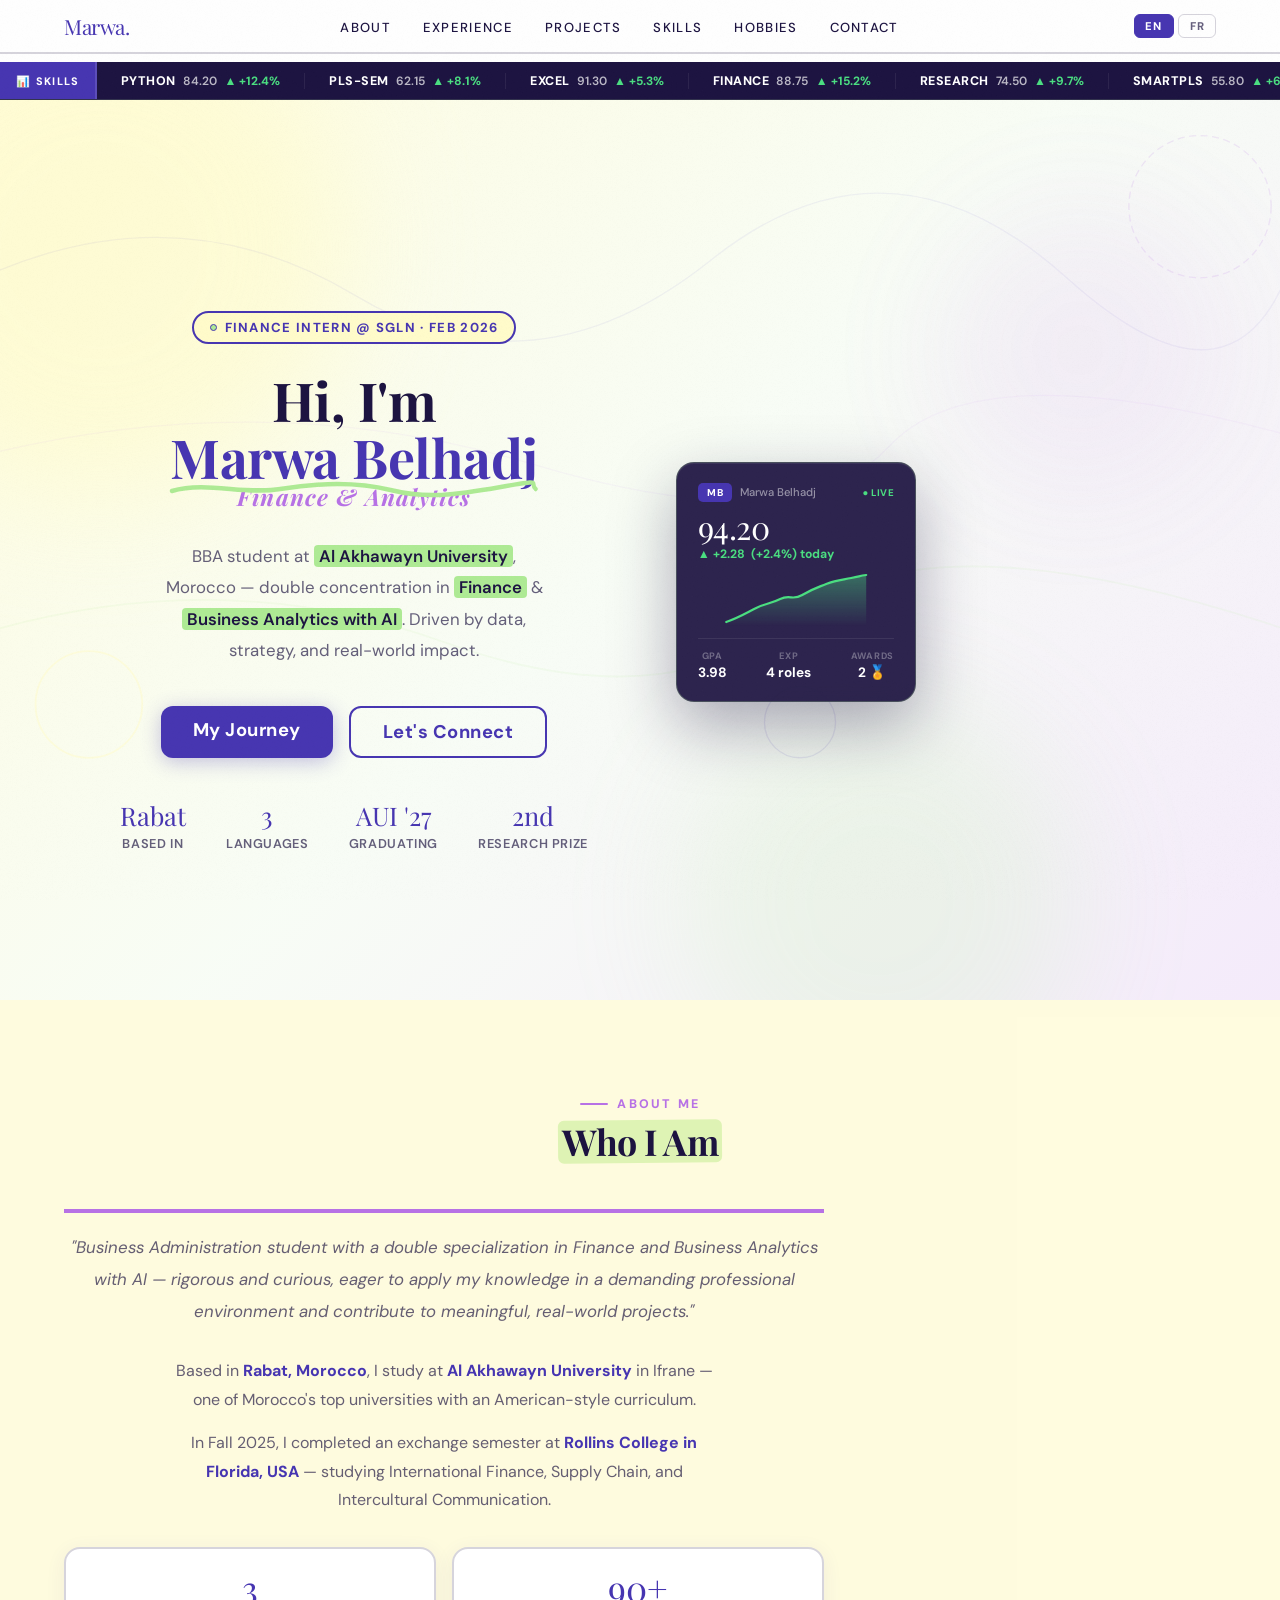
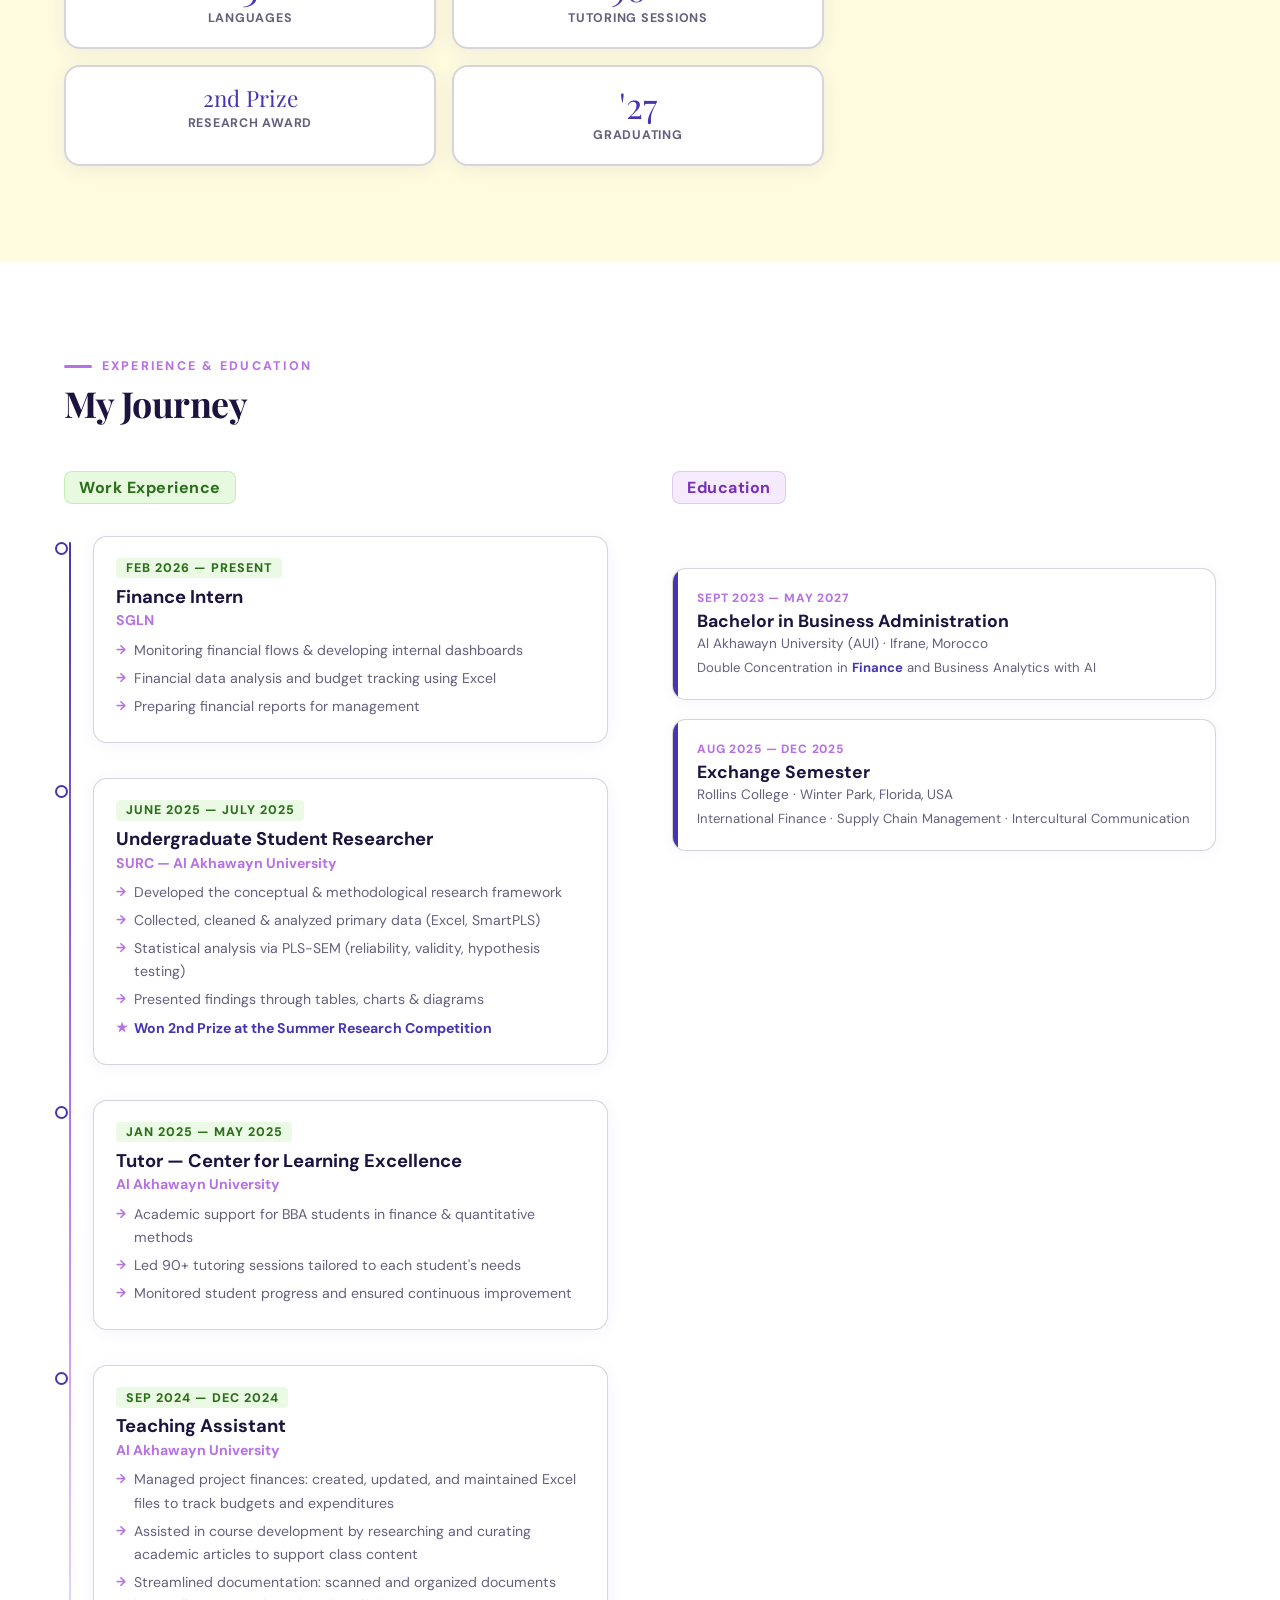
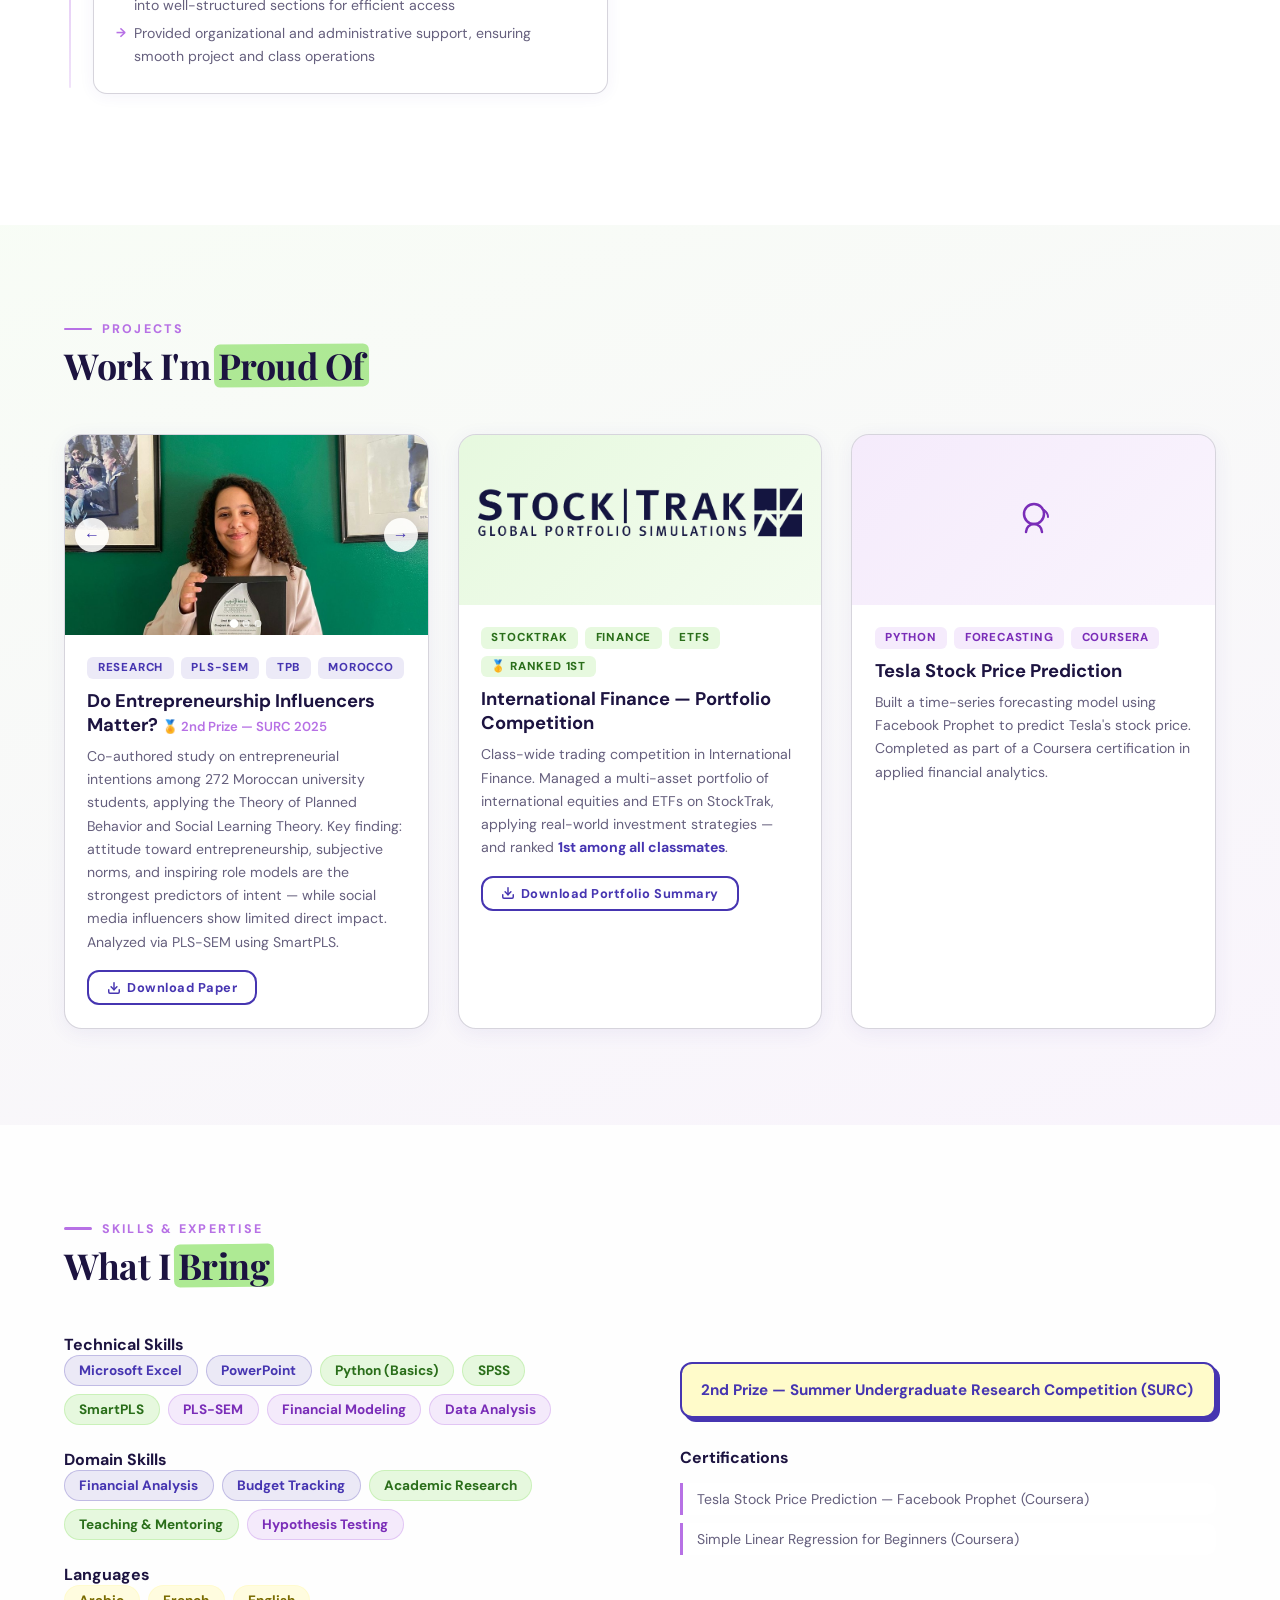
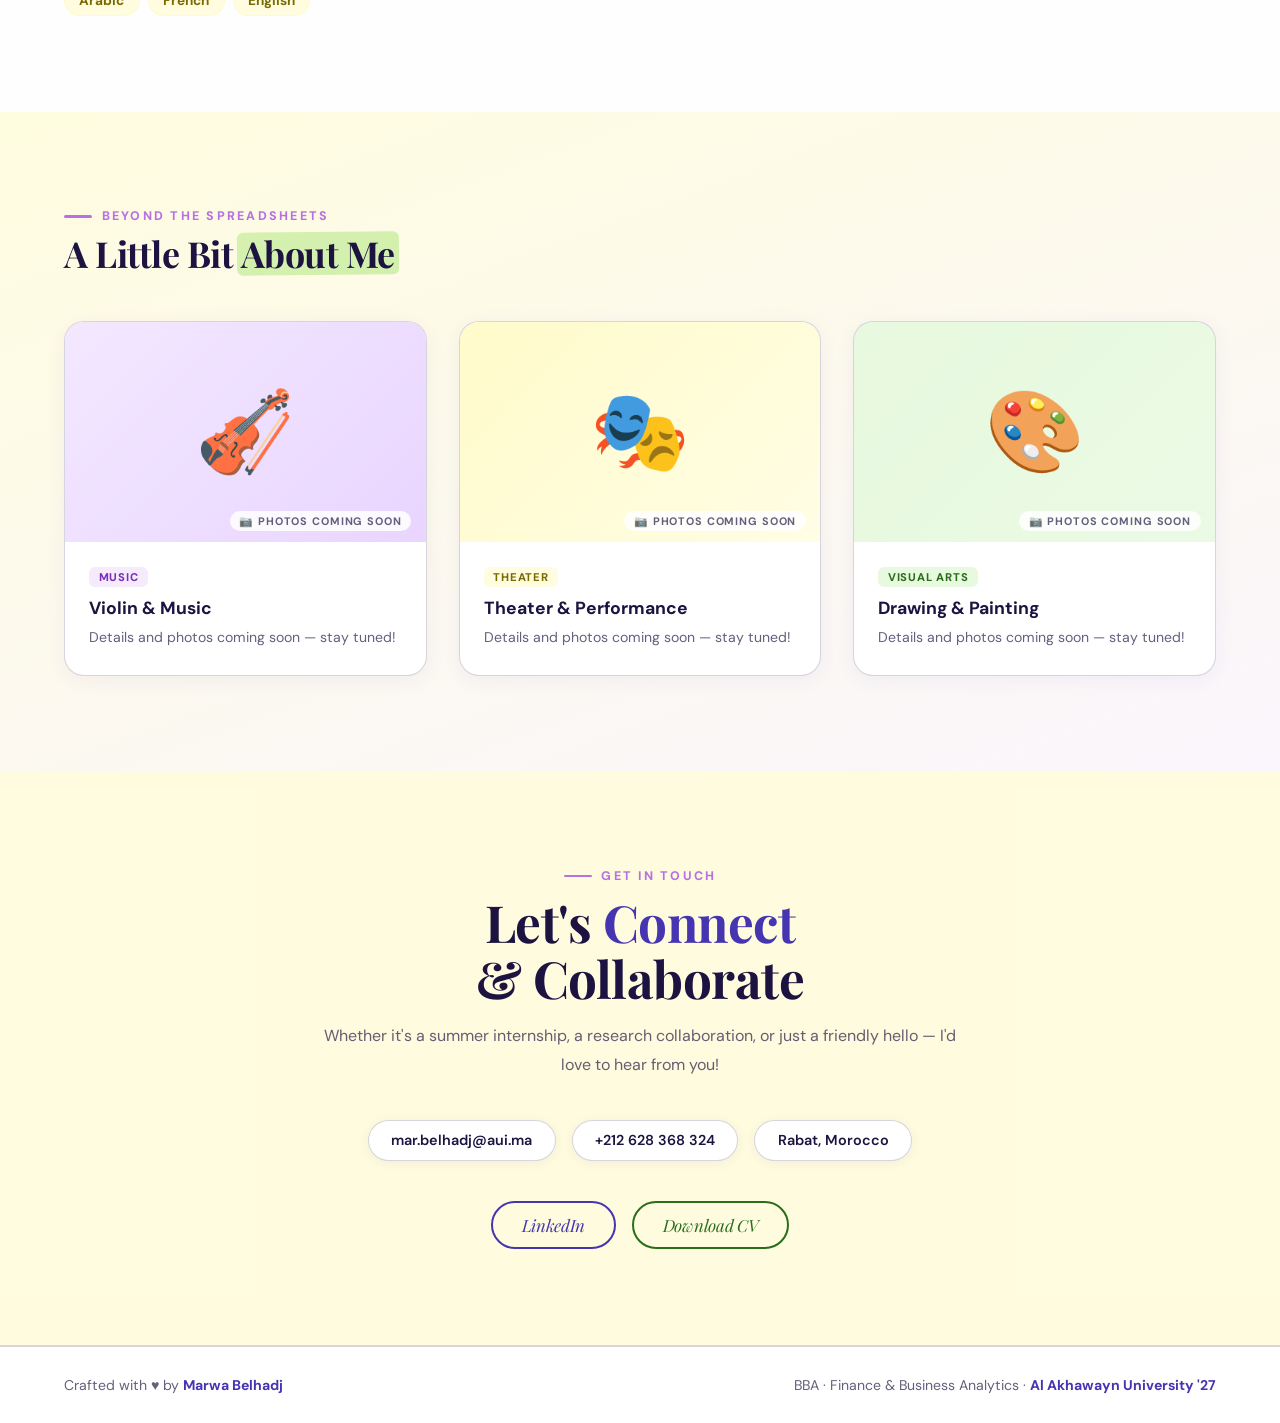
==== index.html @ b1005893 "Make text centering visually obvious in hero and about sections - Reduced hero-desc max-width from 4" ====
<!DOCTYPE html>
<html lang="en">
<head>
<meta charset="UTF-8">
<meta name="viewport" content="width=device-width, initial-scale=1.0">
<title>Marwa Belhadj · Portfolio</title>
<link href="https://fonts.googleapis.com/css2?family=Playfair+Display:ital,wght@0,700;0,800;1,700&family=DM+Sans:ital,wght@0,300;0,400;0,500;0,600;1,400&display=swap" rel="stylesheet">
<style>
 :root {
 --purple: #4635B1;
 --violet: #B771E5;
 --green: #AEEA94;
 --cream: #FFFBCA;
 --paper: #FEFEFE;
 --ink: #1C1340;
 --ink-soft: rgba(28,19,64,0.68);
 --ink-faint: rgba(28,19,64,0.18);

 /* tints */
 --purple-t: rgba(70,53,177,0.10);
 --violet-t: rgba(183,113,229,0.14);
 --green-t: rgba(174,234,148,0.30);
 --cream-t: rgba(255,251,202,0.60);
 }

 * { margin:0; padding:0; box-sizing:border-box; scroll-behavior:smooth; }

 body {
 background: var(--paper);
 color: var(--ink);
 font-family: 'DM Sans', sans-serif;
 overflow-x: hidden;
 cursor: none;
 }

 /* Paper grain */
 body::after {
 content:''; position:fixed; inset:0; pointer-events:none; z-index:9998;
 background-image: url("data:image/svg+xml,%3Csvg xmlns='http://www.w3.org/2000/svg' width='300' height='300'%3E%3Cfilter id='n'%3E%3CfeTurbulence type='fractalNoise' baseFrequency='0.8' numOctaves='4' stitchTiles='stitch'/%3E%3CfeColorMatrix type='saturate' values='0'/%3E%3C/filter%3E%3Crect width='300' height='300' filter='url(%23n)' opacity='0.035'/%3E%3C/svg%3E");
 opacity: 0.5;
 }

 /* CURSOR */
 .cursor {
 width:14px; height:14px; border-radius:50%;
 background: var(--violet);
 position:fixed; top:-100px; left:-100px; pointer-events:none; z-index:99999;
 transform:translate(-50%,-50%);
 transition: width .2s, height .2s, background .2s, opacity .2s;
 opacity:0;
 }
 .cursor.hover { width:40px; height:40px; background:var(--green); }
 @media (pointer: coarse) { .cursor { display:none !important; } }

 /* NAV */
 nav {
 position:fixed; top:0; left:0; right:0; z-index:500;
 display:flex; justify-content:space-between; align-items:center;
 padding:.75rem 4rem;
 background: rgba(254,254,254,0.9);
 backdrop-filter: blur(10px);
 border-bottom: 2px solid var(--ink-faint);
 }
 .logo {
 font-family:'Playfair Display', serif;
 font-size:1.3rem; color:var(--purple); letter-spacing:-.5px;
 }
 nav ul { list-style:none; display:flex; gap:2rem; overflow-x:auto; -webkit-overflow-scrolling:touch; scrollbar-width:none; }
 nav ul::-webkit-scrollbar { display:none; }
 nav ul a {
 font-family:'DM Sans', sans-serif; font-weight:500; font-size:.82rem; letter-spacing:.1em; text-transform:uppercase;
 color:var(--ink); text-decoration:none; position:relative; transition:color .3s;
 }
 nav ul a::after {
 content:''; position:absolute; bottom:-3px; left:0; width:0; height:2.5px;
 background:var(--violet); border-radius:2px; transition:width .3s;
 }
 nav ul a:hover { color:var(--purple); }
 nav ul a:hover::after { width:100%; }

 /* HERO */
 #hero {
 min-height:100vh;
 display:flex; align-items:center;
 padding:7rem 2rem 3rem 4rem;
 background: linear-gradient(135deg, var(--cream-t) 0%, rgba(174,234,148,0.08) 50%, var(--violet-t) 100%);
 position:relative; overflow:hidden;
 gap: 2rem;
 }

 /* Decorative blobs */
 .hero-blob {
 position:absolute; border-radius:50%; pointer-events:none; filter:blur(60px);
 }
 .blob1 { width:500px; height:500px; background:var(--cream); top:-100px; left:-150px; opacity:.6; }
 .blob2 { width:400px; height:400px; background:rgba(174,234,148,.3); bottom:-100px; right:200px; opacity:.5; }
 .blob3 { width:300px; height:300px; background:rgba(183,113,229,.2); top:100px; right:50px; opacity:.4; }

 /* Background squiggle lines */
 .hero-lines { position:absolute; inset:0; pointer-events:none; z-index:0; }

 .hero-content { flex:1; z-index:1; animation:riseIn .8s cubic-bezier(.16,1,.3,1) forwards; opacity:0; max-width:580px; text-align:center; }
 @keyframes riseIn { from{opacity:0;transform:translateY(30px)} to{opacity:1;transform:translateY(0)} }

 .hero-badge {
 display:inline-flex; align-items:center; gap:.5rem;
 font-family:'DM Sans', sans-serif; font-size:.82rem; font-weight:700;
 letter-spacing:.1em; text-transform:uppercase;
 color:var(--purple); background:var(--cream);
 border:2px solid var(--purple); border-radius:100px;
 padding:.35rem 1rem; margin-bottom:1.8rem;
 }
 .badge-dot { width:7px; height:7px; background:var(--green); border-radius:50%; border:1.5px solid var(--purple); animation:blink 1.5s infinite; }
 @keyframes blink { 0%,100%{opacity:1} 50%{opacity:.3} }

 .hero-title {
 font-family:'Playfair Display', serif;
 font-size: clamp(2.4rem, 4.2vw, 4.2rem);
 line-height:1.05; letter-spacing:-.5px;
 color:var(--ink); margin-bottom:.8rem;
 }
 .hero-title .name { color:var(--purple); display:block; position:relative; width:fit-content; margin:0 auto; }
 .hero-title .name svg.squiggle {
 position:absolute; bottom:-10px; left:0; width:100%; height:16px;
 overflow:visible;
 }
 .hero-title .sub-role {
 font-size:clamp(1rem,1.8vw,1.5rem); color:var(--violet); display:block; letter-spacing:.05em; font-style:italic;
 }

 .hero-desc {
 font-size:1.05rem; line-height:1.85; color:var(--ink-soft);
 max-width:380px; margin:2rem auto 2.5rem; text-align:center;
 }
 .hero-desc mark {
 background:var(--green); color:var(--ink); padding:0 5px; border-radius:4px;
 font-weight:600;
 }

 .hero-ctas { display:flex; gap:1rem; flex-wrap:wrap; margin-bottom:2.5rem; justify-content:center; }
 .btn {
 font-family:'DM Sans', sans-serif; font-weight:700; font-size:1.15rem; letter-spacing:.5px;
 padding:.75rem 2rem; border-radius:12px; text-decoration:none;
 cursor:pointer; border:none; display:inline-block; transition:all .25s;
 }
 .btn-primary {
 background:var(--purple); color:#fff;
 box-shadow:0 4px 20px rgba(70,53,177,.3);
 }
 .btn-primary:hover { background:var(--violet); transform:translateY(-3px); box-shadow:0 8px 28px rgba(183,113,229,.4); }
 .btn-outline {
 background:transparent; color:var(--purple);
 border:2.5px solid var(--purple);
 }
 .btn-outline:hover { background:var(--purple-t); transform:translateY(-3px); }

 .hero-quick { display:flex; gap:2.5rem; flex-wrap:wrap; justify-content:center; }
 .qf { text-align:center; }
 .qf .num { font-family:'Playfair Display', serif; font-size:1.6rem; color:var(--purple); display:block; }
 .qf .lbl { font-size:.8rem; color:var(--ink-soft); font-weight:600; letter-spacing:.05em; text-transform:uppercase; }

 /* SECTIONS */
 section { padding:6rem 4rem; position:relative; }

 .eyebrow {
 font-family:'DM Sans', sans-serif; font-size:.78rem; font-weight:800;
 letter-spacing:.18em; text-transform:uppercase; color:var(--violet);
 display:flex; align-items:center; gap:.6rem; margin-bottom:.6rem;
 }
 .eyebrow::before { content:''; width:28px; height:2.5px; background:var(--violet); border-radius:2px; }

 .sec-title {
 font-family:'Playfair Display', serif;
 font-size:clamp(1.8rem,2.8vw,2.6rem); letter-spacing:-.5px;
 color:var(--ink); line-height:1.1; margin-bottom:3rem;
 }
 .sec-title .hl { position:relative; display:inline-block; }
 .sec-title .hl::after {
 content:''; position:absolute; left:-4px; right:-4px; bottom:-2px; top:-2px;
 background:var(--green); border-radius:6px; z-index:-1; transform:rotate(-.5deg);
 }

 /* ABOUT */
 #about { background:var(--cream-t); }
 #about .eyebrow { justify-content:center; }
 #about .sec-title { text-align:center; }
 .about-grid { display:grid; grid-template-columns:1.1fr 1fr; gap:5rem; align-items:start; }

 .pull-quote {
 font-family:'DM Sans', sans-serif; font-style:italic;
 font-size:1.05rem; line-height:1.9; color:var(--ink-soft);
 border-left:none; border-top:4px solid var(--violet);
 padding-left:0; padding-top:1.2rem;
 margin-bottom:1.8rem; position:relative; text-align:center;
 }
 .about-p { font-size:1rem; line-height:1.8; color:var(--ink-soft); margin-bottom:.9rem; text-align:center; max-width:560px; margin-left:auto; margin-right:auto; }
 .about-p strong { color:var(--purple); font-weight:700; }

 .stats-grid { display:grid; grid-template-columns:1fr 1fr; gap:1rem; margin-top:2rem; }
 .stat-card {
 background:white; border:2px solid var(--ink-faint);
 border-radius:16px; padding:1.3rem 1.2rem; text-align:center;
 box-shadow: 0 4px 20px rgba(70,53,177,.07);
 transition:all .3s;
 }
 .stat-card:hover { transform:translateY(-4px); box-shadow:0 12px 30px rgba(70,53,177,.12); border-color:var(--violet); }
 .stat-num { font-family:'Playfair Display', serif; font-size:2.2rem; color:var(--purple); line-height:1; }
 .stat-lbl { font-size:.78rem; font-weight:700; text-transform:uppercase; letter-spacing:.06em; color:var(--ink-soft); margin-top:.3rem; }

 .skills-side h4 {
 font-family:'Playfair Display', serif; font-size:1.2rem; color:var(--purple);
 margin-bottom:.8rem; margin-top:1.8rem; letter-spacing:.5px;
 }
 .tags { display:flex; flex-wrap:wrap; gap:.5rem; }
 .tag {
 font-size:.85rem; font-weight:700; padding:.38rem .9rem; border-radius:100px;
 transition:all .25s; cursor:default;
 }
 .tag:hover { transform:translateY(-3px) scale(1.05); }
 .tag-p { background:var(--purple-t); color:var(--purple); border:1.5px solid rgba(70,53,177,.25); }
 .tag-v { background:var(--violet-t); color:#7a2db8; border:1.5px solid rgba(183,113,229,.3); }
 .tag-g { background:var(--green-t); color:#2a6e1a; border:1.5px solid rgba(174,234,148,.5); }
 .tag-c { background:var(--cream-t); color:#7a6b00; border:1.5px solid rgba(255,251,202,.8); }

 .award-box {
 display:flex; align-items:center; gap:.8rem;
 background:var(--cream); border:2px solid var(--purple);
 border-radius:12px; padding:1rem 1.2rem;
 font-weight:700; color:var(--purple);
 margin-top:1.8rem; font-size:.95rem;
 box-shadow:4px 4px 0 var(--purple);
 }
 .cert-list { margin-top:.9rem; display:flex; flex-direction:column; gap:.5rem; }
 .cert-item {
 font-size:.88rem; color:var(--ink-soft); padding:.45rem .9rem;
 border-left:3px solid var(--violet); background:white; border-radius:0 8px 8px 0;
 }

 /* EXPERIENCE */
 #experience { background:white; }
 .exp-grid { display:grid; grid-template-columns:1fr 1fr; gap:4rem; }

 .col-head {
 font-family:'DM Sans', sans-serif; font-weight:700; font-size:1rem; letter-spacing:.5px;
 display:inline-block; padding:.3rem .9rem; border-radius:8px; margin-bottom:2rem;
 }

 .timeline { position:relative; padding-left:1.8rem; }
 .timeline::before {
 content:''; position:absolute; left:5px; top:6px; bottom:6px; width:2px;
 background:linear-gradient(to bottom, var(--purple), var(--violet), rgba(183,113,229,.2));
 border-radius:2px;
 }
 .tl-item {
 position:relative; margin-bottom:2.2rem;
 opacity:0; transform:translateX(-16px); transition:all .55s;
 }
 .tl-item.visible { opacity:1; transform:translateX(0); }
 .tl-dot {
 position:absolute; left:-2.35rem; top:.4rem;
 width:13px; height:13px; border-radius:50%;
 background:white; border:2.5px solid var(--purple); transition:all .3s;
 }
 .tl-item:hover .tl-dot { background:var(--green); border-color:var(--purple); transform:scale(1.4); }

 .tl-card {
 background:white; border:1.5px solid var(--ink-faint);
 border-radius:14px; padding:1.2rem 1.4rem;
 box-shadow:0 2px 16px rgba(70,53,177,.06);
 transition:all .3s;
 }
 .tl-item:hover .tl-card { box-shadow:0 8px 28px rgba(70,53,177,.12); border-color:var(--violet); transform:translateY(-2px); }
 .tl-date { font-size:.78rem; font-weight:800; text-transform:uppercase; letter-spacing:.08em; color:var(--green); background:rgba(174,234,148,.25); display:inline-block; padding:.15rem .6rem; border-radius:4px; margin-bottom:.4rem; }
 /* override green text to readable dark green on light bg */
 .tl-date { color:#2a6e1a; }
 .tl-title { font-family:'DM Sans', sans-serif; font-weight:700; font-size:1.15rem; color:var(--ink); margin-bottom:.15rem; }
 .tl-company { font-size:.88rem; font-weight:700; color:var(--violet); margin-bottom:.6rem; }
 .tl-list { list-style:none; }
 .tl-list li {
 font-size:.88rem; line-height:1.65; color:var(--ink-soft);
 margin-bottom:.3rem; padding-left:1.1rem; position:relative;
 }
 .tl-list li::before { content:'→'; position:absolute; left:0; color:var(--violet); font-weight:700; font-size:.8rem; }
 .tl-list li.star::before { content:'★'; }
 .tl-list li.star { color:var(--purple); font-weight:700; }

 .edu-card {
 background:white; border:1.5px solid var(--ink-faint);
 border-radius:14px; padding:1.3rem 1.5rem; margin-bottom:1.2rem;
 position:relative; overflow:hidden; transition:all .3s;
 box-shadow:0 2px 14px rgba(70,53,177,.05);
 }
 .edu-card::before { content:''; position:absolute; top:0; left:0; width:5px; height:100%; background:var(--purple); border-radius:4px 0 0 4px; }
 .edu-card:hover { box-shadow:0 8px 28px rgba(70,53,177,.12); border-color:var(--violet); transform:translateY(-2px); }
 .edu-year { font-size:.75rem; font-weight:800; text-transform:uppercase; letter-spacing:.07em; color:var(--violet); margin-bottom:.25rem; }
 .edu-deg { font-family:'DM Sans', sans-serif; font-weight:700; font-size:1.1rem; color:var(--ink); margin-bottom:.2rem; }
 .edu-school { font-size:.85rem; color:var(--ink-soft); margin-bottom:.4rem; }
 .edu-detail { font-size:.82rem; color:var(--ink-soft); line-height:1.5; }
 .edu-detail strong { color:var(--purple); font-weight:700; }

 /* PROJECTS */
 #projects {
 background: linear-gradient(160deg, rgba(174,234,148,.08) 0%, rgba(183,113,229,.07) 100%);
 }
 .proj-grid { display:grid; grid-template-columns:repeat(auto-fit,minmax(290px,1fr)); gap:1.8rem; }
 .proj-card {
 background:white; border-radius:18px;
 border:1.5px solid var(--ink-faint);
 overflow:hidden; transition:all .35s;
 box-shadow:0 4px 20px rgba(70,53,177,.07);
 }
 .proj-card:hover { transform:translateY(-8px); box-shadow:0 20px 50px rgba(70,53,177,.15); border-color:var(--violet); }
 .proj-thumb {
 height:170px; display:flex; align-items:center; justify-content:center; font-size:3.5rem;
 position:relative;
 }
 .pt1 { background:linear-gradient(135deg,var(--cream),rgba(255,251,202,.4)); }
 .pt2 { background:linear-gradient(135deg,var(--green-t),rgba(174,234,148,.15)); }
 .pt3 { background:linear-gradient(135deg,var(--violet-t),rgba(183,113,229,.08)); }
 .proj-body { padding:1.4rem; }
 .proj-tags { display:flex; gap:.45rem; flex-wrap:wrap; margin-bottom:.65rem; }
 .ptag {
 font-size:.72rem; font-weight:800; letter-spacing:.07em; text-transform:uppercase;
 padding:.2rem .65rem; border-radius:6px;
 }
 .ptag-p { background:var(--purple-t); color:var(--purple); }
 .ptag-g { background:var(--green-t); color:#2a6e1a; }
 .ptag-v { background:var(--violet-t); color:#7a2db8; }
 .proj-body h3 { font-family:'DM Sans', sans-serif; font-weight:700; font-size:1.15rem; color:var(--ink); margin-bottom:.5rem; }
 .proj-body p { font-size:.88rem; line-height:1.65; color:var(--ink-soft); }
 .gallery-img { cursor:zoom-in; transition:transform .3s, filter .3s; filter:brightness(.96); }
 .gallery-img:hover { transform:scale(1.04); filter:brightness(1.05); z-index:1; position:relative; }

 /* SURC Carousel */
 .surc-carousel {
 position:relative; width:100%; height:200px;
 overflow:hidden; background:#f0edf8;
 }
 .surc-track {
 display:flex; height:100%;
 transition:transform .4s cubic-bezier(.4,0,.2,1);
 will-change:transform;
 }
 .surc-slide {
 min-width:100%; height:100%;
 object-fit:cover; object-position:center top;
 display:block; cursor:zoom-in;
 flex-shrink:0;
 }
 .surc-btn {
 position:absolute; top:50%; transform:translateY(-50%);
 background:rgba(255,255,255,.88); border:none; cursor:pointer;
 width:34px; height:34px; border-radius:50%;
 font-size:1rem; color:var(--purple); font-weight:700;
 display:flex; align-items:center; justify-content:center;
 box-shadow:0 2px 12px rgba(70,53,177,.18);
 transition:background .2s, transform .2s;
 z-index:5;
 }
 .surc-btn:hover { background:var(--purple); color:white; transform:translateY(-50%) scale(1.08); }
 .surc-prev { left:10px; }
 .surc-next { right:10px; }
 .surc-dots {
 position:absolute; bottom:8px; left:50%; transform:translateX(-50%);
 display:flex; gap:5px; z-index:5;
 }
 .surc-dot {
 width:7px; height:7px; border-radius:50%;
 background:rgba(255,255,255,.5); cursor:pointer;
 transition:background .25s, transform .25s; border:1.5px solid rgba(255,255,255,.6);
 }
 .surc-dot.active { background:white; transform:scale(1.25); }

 /* CONTACT */
 #contact {
 background: var(--cream-t);
 text-align:center;
 }
 .contact-inner { max-width:660px; margin:0 auto; }
 .big-title {
 font-family:'Playfair Display', serif;
 font-size:clamp(2rem,4vw,3.4rem); letter-spacing:-.5px;
 line-height:1.1; color:var(--ink); margin-bottom:1rem;
 }
 .big-title span { color:var(--purple); }
 .contact-sub { font-size:1rem; line-height:1.8; color:var(--ink-soft); margin-bottom:2.5rem; }

 .contact-chips { display:flex; justify-content:center; gap:1rem; flex-wrap:wrap; margin-bottom:2.5rem; }
 .chip {
 display:flex; align-items:center; gap:.5rem;
 background:white; border:1.5px solid var(--ink-faint); border-radius:100px;
 padding:.65rem 1.4rem; font-size:.9rem; font-weight:600;
 color:var(--ink); text-decoration:none; transition:all .3s;
 box-shadow:0 2px 12px rgba(70,53,177,.06);
 }
 .chip:hover { border-color:var(--purple); color:var(--purple); transform:translateY(-3px); box-shadow:0 8px 22px rgba(70,53,177,.12); }

 .social-row { display:flex; justify-content:center; gap:1rem; flex-wrap:wrap; }
 .soc {
 font-family:'Playfair Display', serif; font-size:1.05rem; letter-spacing:-.3px; font-style:italic;
 padding:.7rem 1.8rem; border-radius:100px; text-decoration:none;
 border:2.5px solid; transition:all .3s;
 }
 .soc-p { border-color:var(--purple); color:var(--purple); background:transparent; }
 .soc-p:hover { background:var(--purple); color:white; transform:translateY(-3px); box-shadow:0 8px 22px rgba(70,53,177,.3); }
 .soc-v { border-color:var(--violet); color:var(--violet); background:transparent; }
 .soc-v:hover { background:var(--violet); color:white; transform:translateY(-3px); }
 .soc-g { border-color:#2a6e1a; color:#2a6e1a; background:transparent; }
 .soc-g:hover { background:var(--green); color:var(--ink); transform:translateY(-3px); }

 /* FOOTER */
 footer {
 border-top:2px solid var(--ink-faint); padding:1.8rem 4rem;
 display:flex; justify-content:space-between; align-items:center; flex-wrap:wrap; gap:.5rem;
 background:white;
 }
 footer p { font-size:.88rem; color:var(--ink-soft); }
 footer span { color:var(--purple); font-weight:700; }

 /* REVEAL */
 .reveal { opacity:0; transform:translateY(22px); transition:all .65s cubic-bezier(.16,1,.3,1); }
 .reveal.visible { opacity:1; transform:translateY(0); }

 /* RESPONSIVE */
 /* ── TICKER TAPE ── */
 .ticker-wrap {
  background: var(--ink); overflow:hidden; height:38px;
  display:flex; align-items:stretch;
  border-bottom:1px solid rgba(174,234,148,.15);
  margin-top:62px;
  z-index:1;
 }
 .ticker-label {
  background:var(--purple); color:#fff;
  font-size:.68rem; font-weight:800; letter-spacing:.12em; text-transform:uppercase;
  padding:0 1rem; display:flex; align-items:center;
  white-space:nowrap; flex-shrink:0; z-index:2;
  border-right:2px solid rgba(255,255,255,.12);
 }
 .ticker-track {
  display:flex; align-items:center;
  animation:tickerScroll 50s linear infinite;
  will-change:transform;
 }
 .ticker-track:hover { animation-play-state:paused; }
 .ticker-item {
  display:inline-flex; align-items:center; gap:.45rem;
  padding:0 1.5rem; white-space:nowrap;
  font-size:.75rem; font-family:'DM Sans',sans-serif; font-weight:600;
  color:rgba(255,255,255,.45);
  border-right:1px solid rgba(255,255,255,.07);
 }
 .ticker-sym { color:#fff; font-weight:800; letter-spacing:.04em; font-size:.78rem; }
 .ticker-price { color:rgba(255,255,255,.7); }
 .ticker-chg { font-weight:700; }
 .ticker-chg.up { color:#4ade80; }
 .ticker-chg.dn { color:#f87171; }
 @keyframes tickerScroll {
  0%   { transform:translateX(0); }
  100% { transform:translateX(-50%); }
 }

 /* ── HERO STOCK CARD ── */
 .hero-stock-card {
  flex-shrink:0; width:240px;
  background:rgba(28,19,64,.93);
  border:1px solid rgba(174,234,148,.22);
  border-radius:18px; padding:1.2rem 1.3rem;
  backdrop-filter:blur(14px); z-index:2;
  box-shadow:0 24px 64px rgba(28,19,64,.35), inset 0 1px 0 rgba(255,255,255,.07);
  animation:riseIn .8s cubic-bezier(.16,1,.3,1) .35s both;
 }
 .hsc-header { display:flex; align-items:center; gap:.5rem; margin-bottom:.55rem; }
 .hsc-sym {
  background:var(--purple); color:#fff;
  font-size:.62rem; font-weight:800; letter-spacing:.1em;
  padding:.2rem .55rem; border-radius:5px;
 }
 .hsc-name {
  font-size:.7rem; color:rgba(255,255,255,.5);
  font-weight:500; flex:1; white-space:nowrap;
  overflow:hidden; text-overflow:ellipsis;
 }
 .hsc-live {
  font-size:.6rem; color:#4ade80; font-weight:800;
  letter-spacing:.05em; animation:blink 1.5s infinite;
 }
 .hsc-price {
  font-family:'Playfair Display',serif;
  font-size:2rem; color:#fff; line-height:1;
  margin-bottom:.2rem; letter-spacing:-.5px;
 }
 .hsc-change { font-size:.76rem; font-weight:700; margin-bottom:.75rem; }
 .hsc-change.up { color:#4ade80; }
 .hsc-chart { width:100%; height:52px; display:block; margin-bottom:.75rem; overflow:visible; }
 .hsc-line {
  stroke-dasharray:220; stroke-dashoffset:220;
  animation:drawSparkline 2.2s cubic-bezier(.4,0,.2,1) .8s forwards;
 }
 .hsc-area { opacity:0; animation:fadeArea .5s ease 3s forwards; }
 @keyframes drawSparkline { to { stroke-dashoffset:0; } }
 @keyframes fadeArea { to { opacity:1; } }
 .hsc-divider { border:none; border-top:1px solid rgba(255,255,255,.08); margin-bottom:.7rem; }
 .hsc-stats { display:flex; justify-content:space-between; }
 .hsc-stat { display:flex; flex-direction:column; gap:.15rem; text-align:center; }
 .hsc-stat-lbl {
  font-size:.58rem; color:rgba(255,255,255,.32);
  text-transform:uppercase; letter-spacing:.08em; font-weight:700;
 }
 .hsc-stat-val { font-size:.85rem; color:#fff; font-weight:700; }

 @media(max-width:980px){
 nav { padding:1rem 1.5rem; }
 nav ul { gap:1.5rem; }
 section { padding:4.5rem 1.5rem; }
 #hero { padding:7rem 1.5rem 3rem; flex-direction:column; align-items:center; }
 .about-grid,.exp-grid { grid-template-columns:1fr; gap:2.5rem; }
 footer { flex-direction:column; text-align:center; }
 .hero-stock-card { width:100%; max-width:340px; margin:2rem auto 0; }
 .ticker-wrap { display:flex; }
 }
 
 /* ── Language toggle ── */
 .lang-toggle { display:flex; gap:.3rem; align-items:center; margin-left:1.5rem; }
 .lang-btn {
  font-size:.7rem; font-weight:800; letter-spacing:.08em;
  padding:.28rem .65rem; border-radius:6px;
  border:1.5px solid var(--ink-faint); cursor:pointer;
  background:transparent; color:var(--ink-soft); transition:all .2s;
  font-family:'DM Sans',sans-serif;
 }
 .lang-btn.active { background:var(--purple); color:white; border-color:var(--purple); }
 .lang-btn:hover:not(.active) { border-color:var(--purple); color:var(--purple); }

 /* ── Restructured layouts ── */
  .about-intro-grid { max-width: 760px; }
  .skills-full {
    display: grid;
    grid-template-columns: 1fr 1fr;
    gap: 3rem 5rem;
    align-items: start;
  }
  @media(max-width:900px) {
    .skills-full { grid-template-columns: 1fr; gap: 1.5rem; }
  }

/* ── HOBBIES ── */
#hobbies { background: linear-gradient(160deg, var(--cream-t) 0%, rgba(183,113,229,.06) 100%); }
.hobbies-grid {
  display: grid;
  grid-template-columns: repeat(3, 1fr);
  gap: 2rem;
  margin-top: 1rem;
}
.hobby-card {
  background: white;
  border: 1.5px solid var(--ink-faint);
  border-radius: 20px;
  overflow: hidden;
  transition: all .35s;
  box-shadow: 0 4px 20px rgba(70,53,177,.06);
}
.hobby-card:hover { transform: translateY(-6px); box-shadow: 0 18px 44px rgba(70,53,177,.13); border-color: var(--violet); }
.hobby-img-slot {
  height: 220px;
  display: flex; align-items: center; justify-content: center;
  position: relative; overflow: hidden;
  font-size: 5rem;
}
.hobby-img-slot .placeholder-label {
  position: absolute; bottom: .7rem; right: .9rem;
  font-size: .68rem; font-weight: 700; letter-spacing: .08em; text-transform: uppercase;
  background: rgba(255,255,255,.85); color: var(--ink-soft);
  padding: .2rem .6rem; border-radius: 20px;
}
.hc1 { background: linear-gradient(135deg, #f3e8ff 0%, #e9d5ff 100%); }
.hc2 { background: linear-gradient(135deg, var(--cream) 0%, rgba(255,251,202,.5) 100%); }
.hc3 { background: linear-gradient(135deg, var(--green-t) 0%, rgba(174,234,148,.25) 100%); }
.hobby-body { padding: 1.4rem 1.5rem 1.6rem; }
.hobby-body h3 { font-family:'DM Sans',sans-serif; font-weight:700; font-size:1.1rem; color:var(--ink); margin-bottom:.4rem; }
.hobby-body p { font-size:.88rem; line-height:1.7; color:var(--ink-soft); }
.hobby-tag {
  display: inline-block; font-size:.7rem; font-weight:800; letter-spacing:.07em; text-transform:uppercase;
  padding:.18rem .6rem; border-radius:6px; margin-bottom:.65rem;
}
@media(max-width:900px) { .hobbies-grid { grid-template-columns: 1fr; } }

</style>
</head>
<body>

<div class="cursor" id="cursor"></div>

<!-- NAV -->
<nav>
 <div class="logo">Marwa.</div>
 <ul>
 <li><a href="#about" data-i18n="nav-about">About</a></li>
 <li><a href="#experience" data-i18n="nav-exp">Experience</a></li>
 <li><a href="#projects" data-i18n="nav-proj">Projects</a></li>
 <li><a href="#skills" data-i18n="nav-skills">Skills</a></li>
 <li><a href="#hobbies" data-i18n="nav-hobbies">Hobbies</a></li>
 <li><a href="#contact" data-i18n="nav-contact">Contact</a></li>
 </ul>
 <div class="lang-toggle">
  <button class="lang-btn active" data-lang="en" onclick="setLang('en')">EN</button>
  <button class="lang-btn" data-lang="fr" onclick="setLang('fr')">FR</button>
 </div>
</nav>

<!-- TICKER TAPE -->
<div class="ticker-wrap" aria-hidden="true">
 <div class="ticker-label">📊 SKILLS</div>
 <div class="ticker-track">
  <div class="ticker-item"><span class="ticker-sym">PYTHON</span><span class="ticker-price">84.20</span><span class="ticker-chg up">▲ +12.4%</span></div>
  <div class="ticker-item"><span class="ticker-sym">PLS-SEM</span><span class="ticker-price">62.15</span><span class="ticker-chg up">▲ +8.1%</span></div>
  <div class="ticker-item"><span class="ticker-sym">EXCEL</span><span class="ticker-price">91.30</span><span class="ticker-chg up">▲ +5.3%</span></div>
  <div class="ticker-item"><span class="ticker-sym">FINANCE</span><span class="ticker-price">88.75</span><span class="ticker-chg up">▲ +15.2%</span></div>
  <div class="ticker-item"><span class="ticker-sym">RESEARCH</span><span class="ticker-price">74.50</span><span class="ticker-chg up">▲ +9.7%</span></div>
  <div class="ticker-item"><span class="ticker-sym">SMARTPLS</span><span class="ticker-price">55.80</span><span class="ticker-chg up">▲ +6.8%</span></div>
  <div class="ticker-item"><span class="ticker-sym">STKTRAK</span><span class="ticker-price">107.40</span><span class="ticker-chg up">▲ +22.1%</span></div>
  <div class="ticker-item"><span class="ticker-sym">ARABIC</span><span class="ticker-price">99.99</span><span class="ticker-chg up">▲ +100%</span></div>
  <div class="ticker-item"><span class="ticker-sym">FRENCH</span><span class="ticker-price">97.50</span><span class="ticker-chg up">▲ +98.5%</span></div>
  <div class="ticker-item"><span class="ticker-sym">PROPHET</span><span class="ticker-price">48.90</span><span class="ticker-chg up">▲ +7.3%</span></div>
  <div class="ticker-item"><span class="ticker-sym">ETF.MGMT</span><span class="ticker-price">82.10</span><span class="ticker-chg up">▲ +11.5%</span></div>
  <div class="ticker-item"><span class="ticker-sym">SPSS</span><span class="ticker-price">44.60</span><span class="ticker-chg up">▲ +4.2%</span></div>
  <div class="ticker-item"><span class="ticker-sym">PRCRSTN</span><span class="ticker-price">0.01</span><span class="ticker-chg dn">▼ −99.9%</span></div>
  <!-- duplicate for seamless infinite loop -->
  <div class="ticker-item"><span class="ticker-sym">PYTHON</span><span class="ticker-price">84.20</span><span class="ticker-chg up">▲ +12.4%</span></div>
  <div class="ticker-item"><span class="ticker-sym">PLS-SEM</span><span class="ticker-price">62.15</span><span class="ticker-chg up">▲ +8.1%</span></div>
  <div class="ticker-item"><span class="ticker-sym">EXCEL</span><span class="ticker-price">91.30</span><span class="ticker-chg up">▲ +5.3%</span></div>
  <div class="ticker-item"><span class="ticker-sym">FINANCE</span><span class="ticker-price">88.75</span><span class="ticker-chg up">▲ +15.2%</span></div>
  <div class="ticker-item"><span class="ticker-sym">RESEARCH</span><span class="ticker-price">74.50</span><span class="ticker-chg up">▲ +9.7%</span></div>
  <div class="ticker-item"><span class="ticker-sym">SMARTPLS</span><span class="ticker-price">55.80</span><span class="ticker-chg up">▲ +6.8%</span></div>
  <div class="ticker-item"><span class="ticker-sym">STKTRAK</span><span class="ticker-price">107.40</span><span class="ticker-chg up">▲ +22.1%</span></div>
  <div class="ticker-item"><span class="ticker-sym">ARABIC</span><span class="ticker-price">99.99</span><span class="ticker-chg up">▲ +100%</span></div>
  <div class="ticker-item"><span class="ticker-sym">FRENCH</span><span class="ticker-price">97.50</span><span class="ticker-chg up">▲ +98.5%</span></div>
  <div class="ticker-item"><span class="ticker-sym">PROPHET</span><span class="ticker-price">48.90</span><span class="ticker-chg up">▲ +7.3%</span></div>
  <div class="ticker-item"><span class="ticker-sym">ETF.MGMT</span><span class="ticker-price">82.10</span><span class="ticker-chg up">▲ +11.5%</span></div>
  <div class="ticker-item"><span class="ticker-sym">SPSS</span><span class="ticker-price">44.60</span><span class="ticker-chg up">▲ +4.2%</span></div>
  <div class="ticker-item"><span class="ticker-sym">PRCRSTN</span><span class="ticker-price">0.01</span><span class="ticker-chg dn">▼ −99.9%</span></div>
 </div>
</div>

<!-- HERO -->
<section id="hero">
 <div class="hero-blob blob1"></div>
 <div class="hero-blob blob2"></div>
 <div class="hero-blob blob3"></div>

 <!-- Background doodle lines -->
 <svg class="hero-lines" viewBox="0 0 1440 800" preserveAspectRatio="none" xmlns="http://www.w3.org/2000/svg">
 <path d="M-20,200 Q200,100 400,220 T800,180 T1200,200 T1460,160" stroke="#4635B1" stroke-width="1.5" fill="none" opacity=".06"/>
 <path d="M-20,400 Q300,320 600,410 T1000,390 T1460,380" stroke="#B771E5" stroke-width="1.5" fill="none" opacity=".06"/>
 <path d="M-20,600 Q250,520 500,610 T900,580 T1460,600" stroke="#AEEA94" stroke-width="2" fill="none" opacity=".1"/>
 <circle cx="100" cy="680" r="60" stroke="#FFFBCA" stroke-width="2" fill="none" opacity=".5"/>
 <circle cx="1350" cy="120" r="80" stroke="#B771E5" stroke-width="1.5" fill="none" opacity=".15" stroke-dasharray="8 5"/>
 <circle cx="900" cy="700" r="40" stroke="#4635B1" stroke-width="1.5" fill="none" opacity=".1"/>
 </svg>

 <!-- Content -->
 <div class="hero-content">
 <div class="hero-badge" data-i18n="hero-badge"><span class="badge-dot"></span> Finance Intern @ SGLN · Feb 2026</div>

 <h1 class="hero-title">
 <span data-i18n="hero-hi">Hi, I'm</span><br>
 <span class="name">
 Marwa Belhadj
 <svg class="squiggle" viewBox="0 0 400 16" xmlns="http://www.w3.org/2000/svg" preserveAspectRatio="none">
 <path d="M2,12 C40,2 80,16 120,10 S200,2 240,11 S310,16 360,8 S390,4 398,10" stroke="#AEEA94" stroke-width="4.5" fill="none" stroke-linecap="round"/>
 </svg>
 </span>
 <span class="sub-role" data-i18n="hero-role">Finance & Analytics</span>
 </h1>

 <p class="hero-desc" data-i18n="hero-desc">
 BBA student at <mark>Al Akhawayn University</mark>, Morocco — double concentration in <mark>Finance</mark> & <mark>Business Analytics with AI</mark>. Driven by data, strategy, and real-world impact.
 </p>

 <div class="hero-ctas">
 <a href="#experience" class="btn btn-primary" data-i18n="hero-btn1">My Journey</a>
 <a href="#contact" class="btn btn-outline" data-i18n="hero-btn2">Let's Connect</a>
 </div>

 <div class="hero-quick">
 <div class="qf"><span class="num">Rabat </span><span class="lbl" data-i18n="hero-lbl1">Based in</span></div>
 <div class="qf"><span class="num">3</span><span class="lbl" data-i18n="hero-lbl2">Languages</span></div>
 <div class="qf"><span class="num">AUI '27</span><span class="lbl" data-i18n="hero-lbl3">Graduating</span></div>
 <div class="qf"><span class="num">2nd</span><span class="lbl" data-i18n="hero-lbl4">Research Prize</span></div>
 </div>
 </div>

 <!-- Hero stock price card -->
 <div class="hero-stock-card">
  <div class="hsc-header">
   <span class="hsc-sym">MB</span>
   <span class="hsc-name">Marwa Belhadj</span>
   <span class="hsc-live">● LIVE</span>
  </div>
  <div class="hsc-price" id="hscPrice">94.20</div>
  <div class="hsc-change up">▲ +2.28 &nbsp;(+2.4%) today</div>
  <svg class="hsc-chart" viewBox="0 0 140 52" xmlns="http://www.w3.org/2000/svg">
   <defs>
    <linearGradient id="sparkGrad" x1="0" y1="0" x2="0" y2="1">
     <stop offset="0%" stop-color="#4ade80" stop-opacity=".4"/>
     <stop offset="100%" stop-color="#4ade80" stop-opacity="0"/>
    </linearGradient>
   </defs>
   <path class="hsc-area" d="M0,48 C12,44 20,39 30,34 S44,30 54,25 S66,27 76,21 S90,14 100,10 S115,6 125,4 S133,2 140,1 L140,52 L0,52 Z" fill="url(#sparkGrad)"/>
   <path class="hsc-line" d="M0,48 C12,44 20,39 30,34 S44,30 54,25 S66,27 76,21 S90,14 100,10 S115,6 125,4 S133,2 140,1" stroke="#4ade80" stroke-width="2.2" fill="none" stroke-linecap="round" stroke-linejoin="round"/>
  </svg>
  <hr class="hsc-divider">
  <div class="hsc-stats">
   <div class="hsc-stat"><span class="hsc-stat-lbl">GPA</span><span class="hsc-stat-val">3.98</span></div>
   <div class="hsc-stat"><span class="hsc-stat-lbl">EXP</span><span class="hsc-stat-val">4 roles</span></div>
   <div class="hsc-stat"><span class="hsc-stat-lbl">Awards</span><span class="hsc-stat-val">2 🏅</span></div>
  </div>
 </div>

</section>

<!-- ABOUT -->
<section id="about">
 <div class="eyebrow" data-i18n="about-eyebrow">About Me</div>
 <h2 class="sec-title" data-i18n="about-title"><span class="hl">Who I Am</span></h2>
 <div class="about-intro-grid">
<div class="reveal">
 <p class="pull-quote" data-i18n="about-quote">
 "Business Administration student with a double specialization in Finance and Business Analytics with AI — rigorous and curious, eager to apply my knowledge in a demanding professional environment and contribute to meaningful, real-world projects."
 </p>
 <p class="about-p" data-i18n="about-p1">Based in <strong>Rabat, Morocco</strong>, I study at <strong>Al Akhawayn University</strong> in Ifrane — one of Morocco's top universities with an American-style curriculum.</p>
 <p class="about-p" data-i18n="about-p2">In Fall 2025, I completed an exchange semester at <strong>Rollins College in Florida, USA</strong> — studying International Finance, Supply Chain, and Intercultural Communication.</p>

 <div class="stats-grid">
 <div class="stat-card"><div class="stat-num">3</div><div class="stat-lbl" data-i18n="about-stat1">Languages</div></div>
 <div class="stat-card"><div class="stat-num">90+</div><div class="stat-lbl" data-i18n="about-stat2">Tutoring Sessions</div></div>
 <div class="stat-card"><div class="stat-num" style="font-size:1.4rem">2nd Prize</div><div class="stat-lbl" data-i18n="about-stat3">Research Award</div></div>
 <div class="stat-card"><div class="stat-num">'27</div><div class="stat-lbl" data-i18n="about-stat4">Graduating</div></div>
 </div>
 </div>
 </div>
</section>

<!-- EXPERIENCE -->
<section id="experience">
 <div class="eyebrow" data-i18n="exp-eyebrow">Experience & Education</div>
 <h2 class="sec-title" data-i18n="exp-title">My <span class="hl">Journey</span></h2>

 <div class="exp-grid">
 <div>
 <span class="col-head" style="background:var(--green-t);color:#2a6e1a;border:1.5px solid rgba(174,234,148,.6)" data-i18n="exp-col1">Work Experience</span>
 <div class="timeline">

 <div class="tl-item">
 <div class="tl-dot"></div>
 <div class="tl-card">
 <div class="tl-date">Feb 2026 — Present</div>
 <div class="tl-title">Finance Intern</div>
 <div class="tl-company">SGLN</div>
 <ul class="tl-list">
 <li>Monitoring financial flows & developing internal dashboards</li>
 <li>Financial data analysis and budget tracking using Excel</li>
 <li>Preparing financial reports for management</li>
 </ul>
 </div>
 </div>

 <div class="tl-item">
 <div class="tl-dot"></div>
 <div class="tl-card">
 <div class="tl-date">June 2025 — July 2025</div>
 <div class="tl-title">Undergraduate Student Researcher</div>
 <div class="tl-company">SURC — Al Akhawayn University</div>
 <ul class="tl-list">
 <li>Developed the conceptual & methodological research framework</li>
 <li>Collected, cleaned & analyzed primary data (Excel, SmartPLS)</li>
 <li>Statistical analysis via PLS-SEM (reliability, validity, hypothesis testing)</li>
 <li>Presented findings through tables, charts & diagrams</li>
 <li class="star">Won 2nd Prize at the Summer Research Competition</li>
 </ul>
 </div>
 </div>

 <div class="tl-item">
 <div class="tl-dot"></div>
 <div class="tl-card">
 <div class="tl-date">Jan 2025 — May 2025</div>
 <div class="tl-title">Tutor — Center for Learning Excellence</div>
 <div class="tl-company">Al Akhawayn University</div>
 <ul class="tl-list">
 <li>Academic support for BBA students in finance & quantitative methods</li>
 <li>Led 90+ tutoring sessions tailored to each student's needs</li>
 <li>Monitored student progress and ensured continuous improvement</li>
 </ul>
 </div>
 </div>

 <div class="tl-item">
 <div class="tl-dot"></div>
 <div class="tl-card">
 <div class="tl-date">Sep 2024 — Dec 2024</div>
 <div class="tl-title">Teaching Assistant</div>
 <div class="tl-company">Al Akhawayn University</div>
 <ul class="tl-list">
 <li>Managed project finances: created, updated, and maintained Excel files to track budgets and expenditures</li>
 <li>Assisted in course development by researching and curating academic articles to support class content</li>
 <li>Streamlined documentation: scanned and organized documents into well-structured sections for efficient access</li>
 <li>Provided organizational and administrative support, ensuring smooth project and class operations</li>
 </ul>
 </div>
 </div>

 </div>
 </div>

 <div class="reveal" style="transition-delay:.18s">
 <span class="col-head" style="background:var(--violet-t);color:#7a2db8;border:1.5px solid rgba(183,113,229,.3)" data-i18n="exp-col2">Education</span>

 <div style="margin-top:2rem">
 <div class="edu-card">
 <div class="edu-year">Sept 2023 — May 2027</div>
 <div class="edu-deg">Bachelor in Business Administration</div>
 <div class="edu-school">Al Akhawayn University (AUI) · Ifrane, Morocco</div>
 <div class="edu-detail">Double Concentration in <strong>Finance</strong> and Business Analytics with AI</div>
 </div>

 <div class="edu-card">
 <div class="edu-year">Aug 2025 — Dec 2025</div>
 <div class="edu-deg">Exchange Semester</div>
 <div class="edu-school">Rollins College · Winter Park, Florida, USA</div>
 <div class="edu-detail">International Finance · Supply Chain Management · Intercultural Communication</div>
 </div>
 </div>
 </div>
 </div>
</section>

<!-- PROJECTS -->
<section id="projects">
 <div class="eyebrow" data-i18n="proj-eyebrow">Projects</div>
 <h2 class="sec-title" data-i18n="proj-title">Work I'm <span class="hl">Proud Of</span></h2>

 <div class="proj-grid">
 <div class="proj-card reveal">
 <!-- Slideshow replaces the emoji thumb -->
 <div class="surc-carousel" id="surcCarousel">
 <div class="surc-track" id="surcTrack">
 <img src="[data-uri]" alt="Marwa holding her 2nd Prize award" class="surc-slide">
 <img src="[data-uri]" alt="Receiving the award on stage" class="surc-slide">
 <img src="[data-uri]" alt="Receiving the SURC certificate" class="surc-slide">
 </div>
 <button class="surc-btn surc-prev" data-dir="-1" aria-label="Previous">&#8592;</button>
 <button class="surc-btn surc-next" data-dir="1" aria-label="Next">&#8594;</button>
 <div class="surc-dots" id="surcDots">
 <span class="surc-dot active" data-idx="0"></span>
 <span class="surc-dot" data-idx="1"></span>
 <span class="surc-dot" data-idx="2"></span>
 </div>
 </div>
 <div class="proj-body">
 <div class="proj-tags">
 <span class="ptag ptag-p">Research</span>
 <span class="ptag ptag-p">PLS-SEM</span>
 <span class="ptag ptag-p">TPB</span>
 <span class="ptag ptag-p">Morocco</span>
 </div>
 <h3 data-i18n="proj1-h3">Do Entrepreneurship Influencers Matter? <span style="font-size:.82rem;color:var(--violet);font-weight:600;">🏅 2nd Prize — SURC 2025</span></h3>
 <p data-i18n="proj1-p">Co-authored study on entrepreneurial intentions among 272 Moroccan university students, applying the Theory of Planned Behavior and Social Learning Theory. Key finding: attitude toward entrepreneurship, subjective norms, and inspiring role models are the strongest predictors of intent — while social media influencers show limited direct impact. Analyzed via PLS-SEM using SmartPLS.</p>
 <a href="entrepreneurship_research.pdf" download class="btn btn-outline" style="font-size:.8rem;padding:.45rem 1.1rem;margin-top:1rem;display:inline-flex;align-items:center;gap:.4rem;">
  <svg width="14" height="14" viewBox="0 0 24 24" fill="none" stroke="currentColor" stroke-width="2.5" stroke-linecap="round" stroke-linejoin="round"><path d="M21 15v4a2 2 0 0 1-2 2H5a2 2 0 0 1-2-2v-4"/><polyline points="7 10 12 15 17 10"/><line x1="12" y1="15" x2="12" y2="3"/></svg>
  <span data-i18n="proj1-btn">Download Paper</span>
 </a>
 </div>
 </div>

 <div class="proj-card reveal" style="transition-delay:.1s">
 <div class="proj-thumb pt2" style="background:linear-gradient(135deg,var(--green-t),rgba(174,234,148,.15));padding:1.2rem;">
  <img src="stock trak logo.jpg" alt="StockTrak Logo" style="max-width:100%;max-height:100%;object-fit:contain;">
 </div>
 <div class="proj-body">
 <div class="proj-tags">
 <span class="ptag ptag-g">StockTrak</span>
 <span class="ptag ptag-g">Finance</span>
 <span class="ptag ptag-g">ETFs</span>
 <span class="ptag ptag-g">🥇 Ranked 1st</span>
 </div>
 <h3 data-i18n="proj2-h3">International Finance — Portfolio Competition</h3>
 <p data-i18n="proj2-p">Class-wide trading competition in International Finance. Managed a multi-asset portfolio of international equities and ETFs on StockTrak, applying real-world investment strategies — and ranked <strong style="color:var(--purple)">1st among all classmates</strong>.</p>
 <a href="stocktrak_portfolio.xlsx" download class="btn btn-outline" style="font-size:.8rem;padding:.45rem 1.1rem;margin-top:1rem;display:inline-flex;align-items:center;gap:.4rem;">
  <svg width="14" height="14" viewBox="0 0 24 24" fill="none" stroke="currentColor" stroke-width="2.5" stroke-linecap="round" stroke-linejoin="round"><path d="M21 15v4a2 2 0 0 1-2 2H5a2 2 0 0 1-2-2v-4"/><polyline points="7 10 12 15 17 10"/><line x1="12" y1="15" x2="12" y2="3"/></svg>
  <span data-i18n="proj2-btn">Download Portfolio Summary</span>
 </a>
 </div>
 </div>

 <div class="proj-card reveal" style="transition-delay:.2s">
 <div class="proj-thumb pt3" style="background:linear-gradient(135deg,var(--violet-t),rgba(183,113,229,.08));display:flex;align-items:center;justify-content:center;"><svg width='48' height='48' viewBox='0 0 48 48' fill='none'><circle cx='24' cy='18' r='10' stroke='#7a2db8' stroke-width='2.5'/><path d='M16 36c0-4.4 3.6-8 8-8s8 3.6 8 8' stroke='#7a2db8' stroke-width='2.5' stroke-linecap='round'/><path d='M34 14c2 1.5 4 4 4 7' stroke='#7a2db8' stroke-width='2' stroke-linecap='round'/></svg></div>
 <div class="proj-body">
 <div class="proj-tags">
 <span class="ptag ptag-v">Python</span>
 <span class="ptag ptag-v">Forecasting</span>
 <span class="ptag ptag-v">Coursera</span>
 </div>
 <h3 data-i18n="proj3-h3">Tesla Stock Price Prediction</h3>
 <p data-i18n="proj3-p">Built a time-series forecasting model using Facebook Prophet to predict Tesla's stock price. Completed as part of a Coursera certification in applied financial analytics.</p>
 </div>
 </div>
 </div>
</section>

<!-- SKILLS -->
<section id="skills" style="background:var(--paper2);">
 <div class="eyebrow" data-i18n="skills-eyebrow">Skills & Expertise</div>
 <h2 class="sec-title" data-i18n="skills-title">What I <span class="hl">Bring</span></h2>
 <div class="skills-full">

  <div class="reveal">
   <h4 data-i18n="skills-h4-tech">Technical Skills</h4>
   <div class="tags">
    <span class="tag tag-p">Microsoft Excel</span>
    <span class="tag tag-p">PowerPoint</span>
    <span class="tag tag-g">Python (Basics)</span>
    <span class="tag tag-g">SPSS</span>
    <span class="tag tag-g">SmartPLS</span>
    <span class="tag tag-v">PLS-SEM</span>
    <span class="tag tag-v">Financial Modeling</span>
    <span class="tag tag-v">Data Analysis</span>
   </div>

   <h4 style="margin-top:1.5rem" data-i18n="skills-h4-domain">Domain Skills</h4>
   <div class="tags">
    <span class="tag tag-p">Financial Analysis</span>
    <span class="tag tag-p">Budget Tracking</span>
    <span class="tag tag-g">Academic Research</span>
    <span class="tag tag-g">Teaching & Mentoring</span>
    <span class="tag tag-v">Hypothesis Testing</span>
   </div>

   <h4 style="margin-top:1.5rem" data-i18n="skills-h4-lang">Languages</h4>
   <div class="tags">
    <span class="tag tag-c">Arabic</span>
    <span class="tag tag-c">French</span>
    <span class="tag tag-c">English</span>
   </div>
  </div>

  <div class="reveal" style="transition-delay:.15s">
   <div class="award-box" data-i18n="skills-award">2nd Prize — Summer Undergraduate Research Competition (SURC)</div>
   <h4 style="margin-top:1.8rem" data-i18n="skills-h4-cert">Certifications</h4>
   <div class="cert-list">
    <div class="cert-item">Tesla Stock Price Prediction — Facebook Prophet (Coursera)</div>
    <div class="cert-item">Simple Linear Regression for Beginners (Coursera)</div>
   </div>
  </div>

 </div>
</section>

<!-- HOBBIES -->
<section id="hobbies">
 <div class="eyebrow">Beyond the Spreadsheets</div>
 <h2 class="sec-title">A Little Bit <span class="hl">About Me</span></h2>

 <div class="hobbies-grid">

  <!-- MUSIC / VIOLIN -->
  <div class="hobby-card reveal">
   <div class="hobby-img-slot hc1">
    🎻
    <span class="placeholder-label">📷 Photos coming soon</span>
   </div>
   <div class="hobby-body">
    <span class="hobby-tag" style="background:var(--violet-t);color:#7a2db8;">Music</span>
    <h3>Violin & Music</h3>
    <p>Details and photos coming soon — stay tuned!</p>
   </div>
  </div>

  <!-- THEATER -->
  <div class="hobby-card reveal" style="transition-delay:.1s">
   <div class="hobby-img-slot hc2">
    🎭
    <span class="placeholder-label">📷 Photos coming soon</span>
   </div>
   <div class="hobby-body">
    <span class="hobby-tag" style="background:var(--cream-t);color:#7a6b00;">Theater</span>
    <h3>Theater & Performance</h3>
    <p>Details and photos coming soon — stay tuned!</p>
   </div>
  </div>

  <!-- VISUAL ARTS -->
  <div class="hobby-card reveal" style="transition-delay:.2s">
   <div class="hobby-img-slot hc3">
    🎨
    <span class="placeholder-label">📷 Photos coming soon</span>
   </div>
   <div class="hobby-body">
    <span class="hobby-tag" style="background:var(--green-t);color:#2a6e1a;">Visual Arts</span>
    <h3>Drawing & Painting</h3>
    <p>Details and photos coming soon — stay tuned!</p>
   </div>
  </div>

 </div>
</section>

<!-- CONTACT -->
<section id="contact">
 <div class="contact-inner">
 <div class="eyebrow" style="justify-content:center" data-i18n="contact-eyebrow">Get in Touch</div>
 <h2 class="big-title reveal" data-i18n="contact-title">Let's <span>Connect</span><br>& Collaborate</h2>
 <p class="contact-sub reveal" data-i18n="contact-sub">Whether it's a summer internship, a research collaboration, or just a friendly hello — I'd love to hear from you!</p>

 <div class="contact-chips reveal">
 <a href="mailto:mar.belhadj@aui.ma" class="chip">mar.belhadj@aui.ma</a>
 <a href="tel:+212628368324" class="chip">+212 628 368 324</a>
 <div class="chip" data-i18n="contact-loc">Rabat, Morocco</div>
 </div>

 <div class="social-row reveal">
 <a href="https://www.linkedin.com/in/marwa-belhadj-52b9942a6/" target="_blank" class="soc soc-p">LinkedIn</a>
 <a href="CV_Marwa_Belhadj.pdf" download="CV_Marwa_Belhadj.pdf" class="soc soc-g" data-i18n="contact-cv">Download CV</a>
 </div>
 </div>
</section>

<!-- FOOTER -->
<footer>
 <p data-i18n="footer-1">Crafted with ♥ by <span>Marwa Belhadj</span></p>
 <p data-i18n="footer-2">BBA · Finance & Business Analytics · <span>Al Akhawayn University '27</span></p>
</footer>


<!-- Lightbox overlay -->
<div id="lightbox" style="display:none;position:fixed;inset:0;z-index:10000;background:rgba(28,19,64,.85);align-items:center;justify-content:center;cursor:zoom-out;backdrop-filter:blur(6px);">
  <img id="lightbox-img" src="" alt="" style="max-width:90vw;max-height:88vh;border-radius:12px;box-shadow:0 30px 80px rgba(0,0,0,.5);">
</div>

<script>
// ── Cursor ──
var cursor = document.getElementById('cursor');
document.addEventListener('mousemove', function(e) {
  cursor.style.left = e.clientX + 'px';
  cursor.style.top  = e.clientY + 'px';
  cursor.style.opacity = '1';
});
document.addEventListener('mouseleave', function() { cursor.style.opacity = '0'; });
document.addEventListener('mouseenter', function() { cursor.style.opacity = '1'; });
document.querySelectorAll('a,button,.tag,.proj-card,.stat-card,.edu-card,.btn,.surc-slide').forEach(function(el) {
  el.addEventListener('mouseenter', function() { cursor.classList.add('hover'); });
  el.addEventListener('mouseleave', function() { cursor.classList.remove('hover'); });
});

// ── Scroll reveal ──
var obs = new IntersectionObserver(function(entries) {
  entries.forEach(function(e) { if (e.isIntersecting) e.target.classList.add('visible'); });
}, { threshold: 0.1 });
document.querySelectorAll('.reveal, .tl-item').forEach(function(el) { obs.observe(el); });

// ── Lightbox ──
var lb  = document.getElementById('lightbox');
var lbi = document.getElementById('lightbox-img');
document.querySelectorAll('.surc-slide').forEach(function(img) {
  img.addEventListener('click', function() { lbi.src = img.src; lb.style.display = 'flex'; });
});
lb.addEventListener('click', function() { lb.style.display = 'none'; });

// ── SURC Carousel ──
var surcIdx   = 0;
var surcTotal = 3;
var track     = document.getElementById('surcTrack');
var dots      = document.querySelectorAll('#surcDots .surc-dot');

function goSurc(idx) {
  surcIdx = ((idx % surcTotal) + surcTotal) % surcTotal;
  track.style.transform = 'translateX(-' + (surcIdx * 100) + '%)';
  dots.forEach(function(d, i) { d.classList.toggle('active', i === surcIdx); });
}

document.querySelectorAll('#surcCarousel .surc-btn').forEach(function(btn) {
  btn.addEventListener('click', function(e) {
    e.stopPropagation();
    goSurc(surcIdx + parseInt(btn.getAttribute('data-dir'), 10));
  });
});

dots.forEach(function(dot) {
  dot.addEventListener('click', function() {
    goSurc(parseInt(dot.getAttribute('data-idx'), 10));
  });
});

// Touch swipe
var carousel  = document.getElementById('surcCarousel');
var touchStartX = 0;
carousel.addEventListener('touchstart', function(e) { touchStartX = e.touches[0].clientX; }, {passive:true});
carousel.addEventListener('touchend', function(e) {
  var dx = e.changedTouches[0].clientX - touchStartX;
  if (Math.abs(dx) > 40) goSurc(surcIdx + (dx < 0 ? 1 : -1));
});

// ── Hero stock price live flicker ──
var hscPrice = document.getElementById('hscPrice');
if (hscPrice) {
  setInterval(function() {
    var base = 94.20;
    var jitter = (Math.random() - 0.45) * 0.09;
    hscPrice.textContent = (base + jitter).toFixed(2);
  }, 2800);
}

// ── i18n ──
var i18n = {
  en: {
    'nav-about':     'About',
    'nav-exp':       'Experience',
    'nav-proj':      'Projects',
    'nav-skills':    'Skills',
    'nav-hobbies':   'Hobbies',
    'nav-contact':   'Contact',
    'hero-badge':    '<span class="badge-dot"></span> Finance Intern @ SGLN · Feb 2026',
    'hero-hi':       'Hi, I\'m',
    'hero-role':     'Finance & Analytics',
    'hero-desc':     'BBA student at <mark>Al Akhawayn University</mark>, Morocco — double concentration in <mark>Finance</mark> & <mark>Business Analytics with AI</mark>. Driven by data, strategy, and real-world impact.',
    'hero-btn1':     'My Journey',
    'hero-btn2':     'Let\'s Connect',
    'hero-lbl1':     'Based in',
    'hero-lbl2':     'Languages',
    'hero-lbl3':     'Graduating',
    'hero-lbl4':     'Research Prize',
    'about-eyebrow': 'About Me',
    'about-title':   '<span class="hl">Who I Am</span>',
    'about-quote':   '"Business Administration student with a double specialization in Finance and Business Analytics with AI — rigorous and curious, eager to apply my knowledge in a demanding professional environment and contribute to meaningful, real-world projects."',
    'about-p1':      'Based in <strong>Rabat, Morocco</strong>, I study at <strong>Al Akhawayn University</strong> in Ifrane — one of Morocco\'s top universities with an American-style curriculum.',
    'about-p2':      'In Fall 2025, I completed an exchange semester at <strong>Rollins College in Florida, USA</strong> — studying International Finance, Supply Chain, and Intercultural Communication.',
    'about-stat1':   'Languages',
    'about-stat2':   'Tutoring Sessions',
    'about-stat3':   'Research Award',
    'about-stat4':   'Graduating',
    'exp-eyebrow':   'Experience & Education',
    'exp-title':     'My <span class="hl">Journey</span>',
    'exp-col1':      'Work Experience',
    'exp-col2':      'Education',
    'proj-eyebrow':  'Projects',
    'proj-title':    'Work I\'m <span class="hl">Proud Of</span>',
    'proj1-h3':      'Do Entrepreneurship Influencers Matter? <span style="font-size:.82rem;color:var(--violet);font-weight:600;">🏅 2nd Prize — SURC 2025</span>',
    'proj1-p':       'Co-authored study on entrepreneurial intentions among 272 Moroccan university students, applying the Theory of Planned Behavior and Social Learning Theory. Key finding: attitude toward entrepreneurship, subjective norms, and inspiring role models are the strongest predictors of intent — while social media influencers show limited direct impact. Analyzed via PLS-SEM using SmartPLS.',
    'proj1-btn':     'Download Paper',
    'proj2-h3':      'International Finance — Portfolio Competition',
    'proj2-p':       'Class-wide trading competition in International Finance. Managed a multi-asset portfolio of international equities and ETFs on StockTrak, applying real-world investment strategies — and ranked <strong style="color:var(--purple)">1st among all classmates</strong>.',
    'proj2-btn':     'Download Portfolio Summary',
    'proj3-h3':      'Tesla Stock Price Prediction',
    'proj3-p':       'Built a time-series forecasting model using Facebook Prophet to predict Tesla\'s stock price. Completed as part of a Coursera certification in applied financial analytics.',
    'skills-eyebrow':   'Skills & Expertise',
    'skills-title':     'What I <span class="hl">Bring</span>',
    'skills-h4-tech':   'Technical Skills',
    'skills-h4-domain': 'Domain Skills',
    'skills-h4-lang':   'Languages',
    'skills-award':     '2nd Prize — Summer Undergraduate Research Competition (SURC)',
    'skills-h4-cert':   'Certifications',
    'contact-eyebrow':  'Get in Touch',
    'contact-title':    'Let\'s <span>Connect</span><br>& Collaborate',
    'contact-sub':      'Whether it\'s a summer internship, a research collaboration, or just a friendly hello — I\'d love to hear from you!',
    'contact-loc':      'Rabat, Morocco',
    'contact-cv':       'Download CV',
    'footer-1':         'Crafted with ♥ by <span>Marwa Belhadj</span>',
    'footer-2':         'BBA · Finance & Business Analytics · <span>Al Akhawayn University \'27</span>'
  },
  fr: {
    'nav-about':     'À propos',
    'nav-exp':       'Expérience',
    'nav-proj':      'Projets',
    'nav-skills':    'Compétences',
    'nav-hobbies':   'Loisirs',
    'nav-contact':   'Contact',
    'hero-badge':    '<span class="badge-dot"></span> Stagiaire Finance @ SGLN · Fév 2026',
    'hero-hi':       'Bonjour, je suis',
    'hero-role':     'Finance & Analytique',
    'hero-desc':     'Étudiante en BBA à <mark>Al Akhawayn University</mark>, Maroc — double spécialisation en <mark>Finance</mark> & <mark>Business Analytics avec IA</mark>. Passionnée par la data, la stratégie et l\'impact concret.',
    'hero-btn1':     'Mon Parcours',
    'hero-btn2':     'Me Contacter',
    'hero-lbl1':     'Basée à',
    'hero-lbl2':     'Langues',
    'hero-lbl3':     'Diplomation',
    'hero-lbl4':     'Prix Recherche',
    'about-eyebrow': 'À propos',
    'about-title':   '<span class="hl">Qui je suis</span>',
    'about-quote':   '"Étudiante en Administration des affaires, double spécialisation en Finance et en Business Analytics avec IA — rigoureuse et curieuse, je cherche à mettre en pratique mes connaissances dans un environnement professionnel exigeant et à contribuer à des projets concrets et porteurs de sens."',
    'about-p1':      'Basée à <strong>Rabat, Maroc</strong>, j\'étudie à <strong>Al Akhawayn University</strong> à Ifrane — l\'une des meilleures universités du Maroc, avec un cursus de style américain.',
    'about-p2':      'À l\'automne 2025, j\'ai effectué un semestre d\'échange à <strong>Rollins College, Floride, États-Unis</strong> — en Finance Internationale, Supply Chain et Communication Interculturelle.',
    'about-stat1':   'Langues',
    'about-stat2':   'Séances de tutorat',
    'about-stat3':   'Prix de recherche',
    'about-stat4':   'Diplomation',
    'exp-eyebrow':   'Expérience & Formation',
    'exp-title':     'Mon <span class="hl">Parcours</span>',
    'exp-col1':      'Expérience professionnelle',
    'exp-col2':      'Formation',
    'proj-eyebrow':  'Projets',
    'proj-title':    'Travaux dont je suis <span class="hl">Fière</span>',
    'proj1-h3':      'Les influenceurs entrepreneuriaux ont-ils un impact ? <span style="font-size:.82rem;color:var(--violet);font-weight:600;">🏅 2ème Prix — SURC 2025</span>',
    'proj1-p':       'Étude co-réalisée sur les intentions entrepreneuriales de 272 étudiants marocains, en appliquant la Théorie du Comportement Planifié et la Théorie de l\'Apprentissage Social. Résultat clé : l\'attitude envers l\'entrepreneuriat, les normes subjectives et les modèles inspirants sont les meilleurs prédicteurs d\'intention — alors que les influenceurs des réseaux sociaux ont un impact direct limité. Analysé via PLS-SEM avec SmartPLS.',
    'proj1-btn':     'Télécharger l\'article',
    'proj2-h3':      'Finance Internationale — Concours de portefeuille',
    'proj2-p':       'Compétition boursière à l\'échelle de la classe en Finance Internationale. Gestion d\'un portefeuille multi-actifs composé d\'actions internationales et d\'ETFs sur StockTrak — classée <strong style="color:var(--purple)">1ère parmi tous les camarades</strong>.',
    'proj2-btn':     'Télécharger le résumé',
    'proj3-h3':      'Prédiction du cours de l\'action Tesla',
    'proj3-p':       'Modèle de prévision de séries temporelles développé avec Facebook Prophet pour prédire le cours de l\'action Tesla. Réalisé dans le cadre d\'une certification Coursera en analyse financière appliquée.',
    'skills-eyebrow':   'Compétences & Expertises',
    'skills-title':     'Ce que j\'<span class="hl">Apporte</span>',
    'skills-h4-tech':   'Compétences techniques',
    'skills-h4-domain': 'Compétences domaine',
    'skills-h4-lang':   'Langues',
    'skills-award':     '2ème Prix — Compétition de recherche estivale (SURC)',
    'skills-h4-cert':   'Certifications',
    'contact-eyebrow':  'Me contacter',
    'contact-title':    'Entrons en <span>Connect</span><br>& Collaborons',
    'contact-sub':      'Que ce soit pour un stage d\'été, une collaboration en recherche, ou simplement pour dire bonjour — je serais ravie d\'échanger avec vous !',
    'contact-loc':      'Rabat, Maroc',
    'contact-cv':       'Télécharger mon CV',
    'footer-1':         'Créé avec ♥ par <span>Marwa Belhadj</span>',
    'footer-2':         'BBA · Finance & Analytique · <span>Al Akhawayn University \'27</span>'
  }
};

function setLang(lang) {
  if (!i18n[lang]) return;
  document.querySelectorAll('[data-i18n]').forEach(function(el) {
    var key = el.getAttribute('data-i18n');
    if (i18n[lang][key] !== undefined) {
      el.innerHTML = i18n[lang][key];
    }
  });
  document.querySelectorAll('.lang-btn').forEach(function(btn) {
    btn.classList.toggle('active', btn.getAttribute('data-lang') === lang);
  });
  document.documentElement.lang = lang;
  localStorage.setItem('portfolio-lang', lang);
}

// Restore saved language on load
(function() {
  var saved = localStorage.getItem('portfolio-lang');
  if (saved && i18n[saved]) setLang(saved);
})();

</script>
</body>
</html>
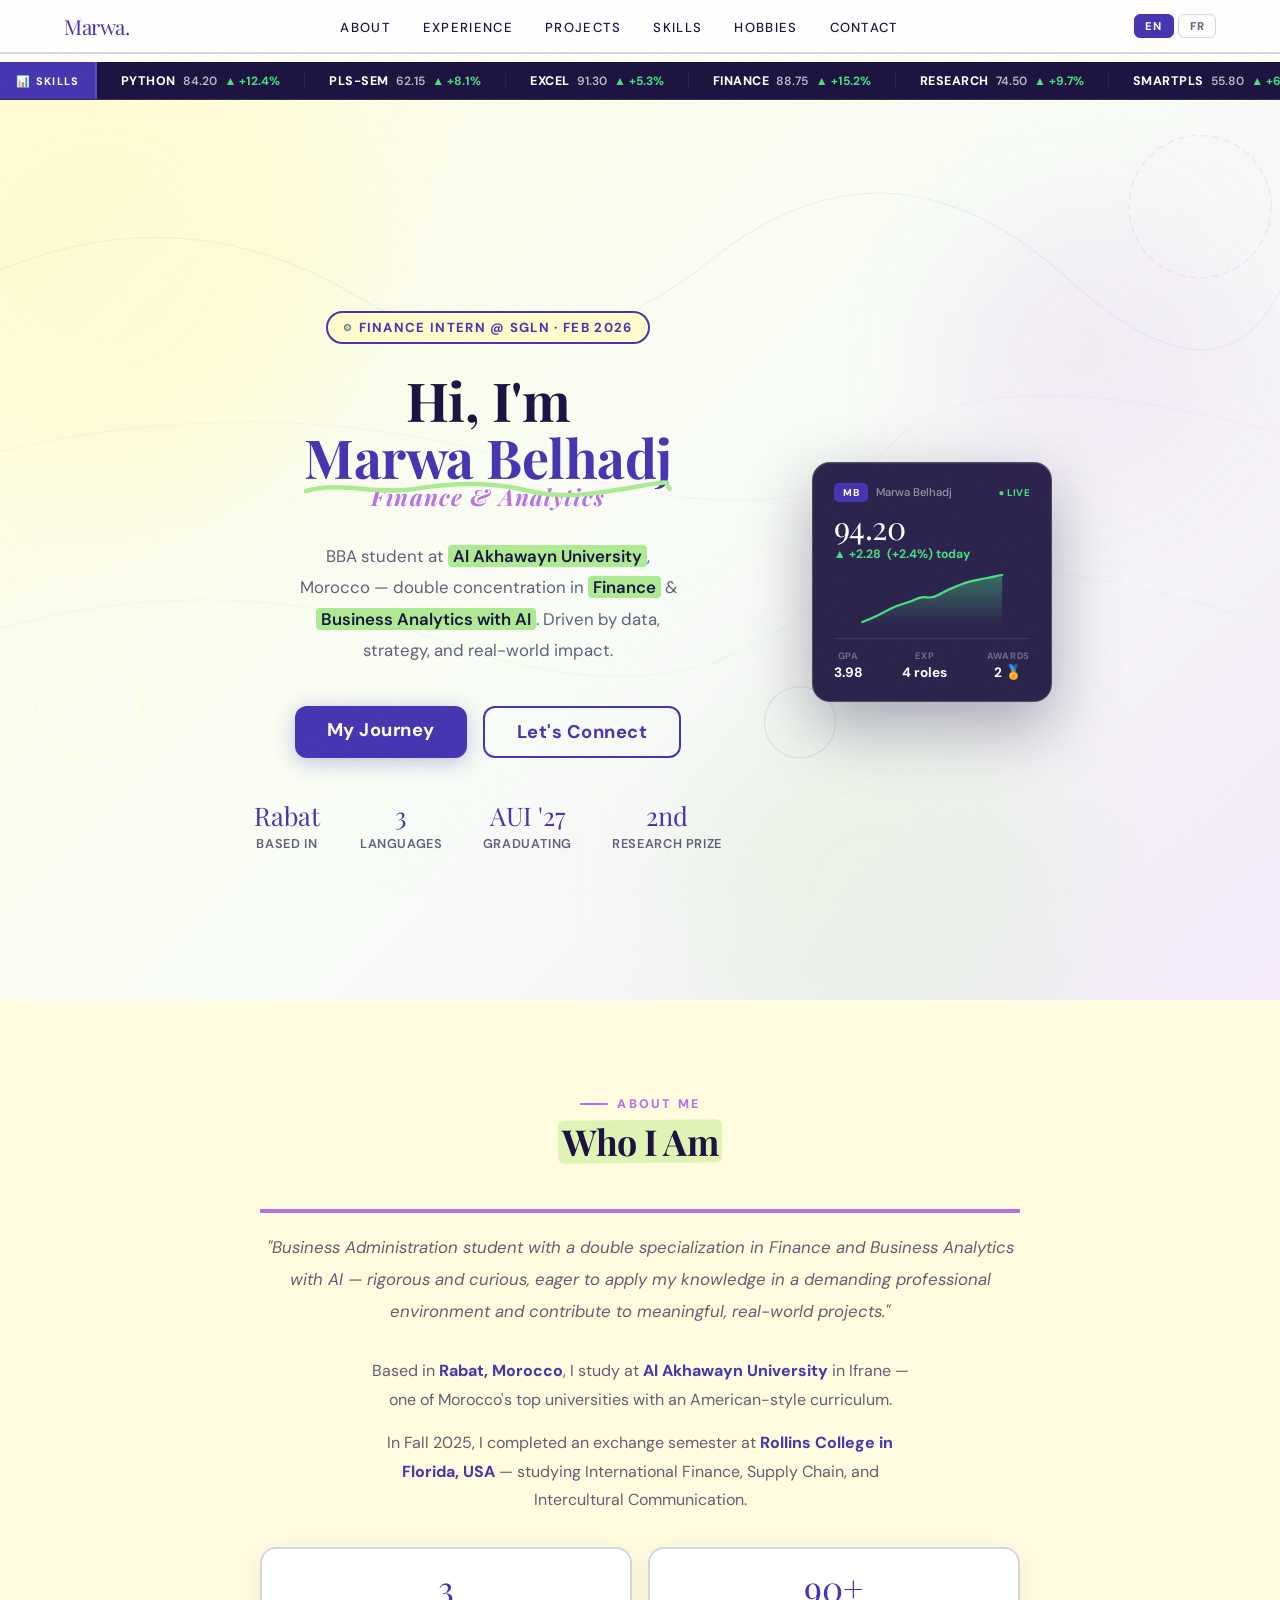
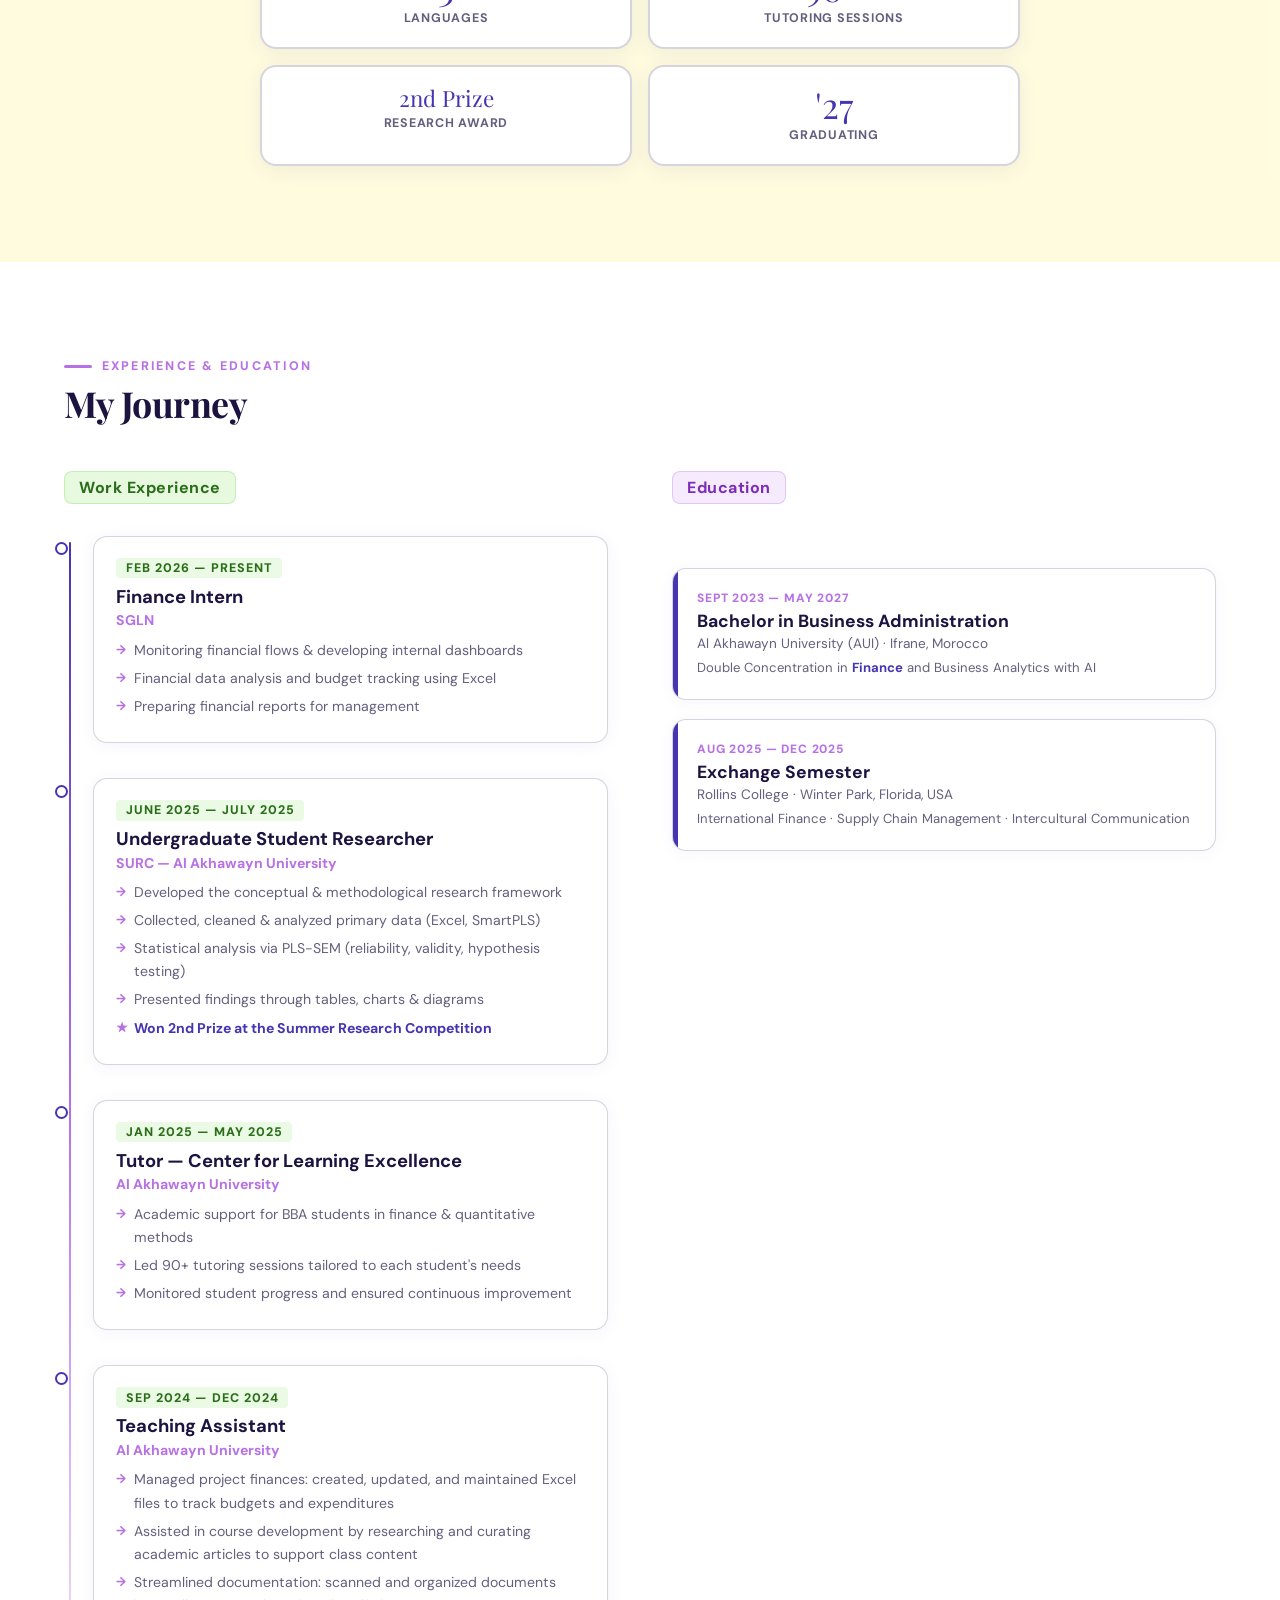
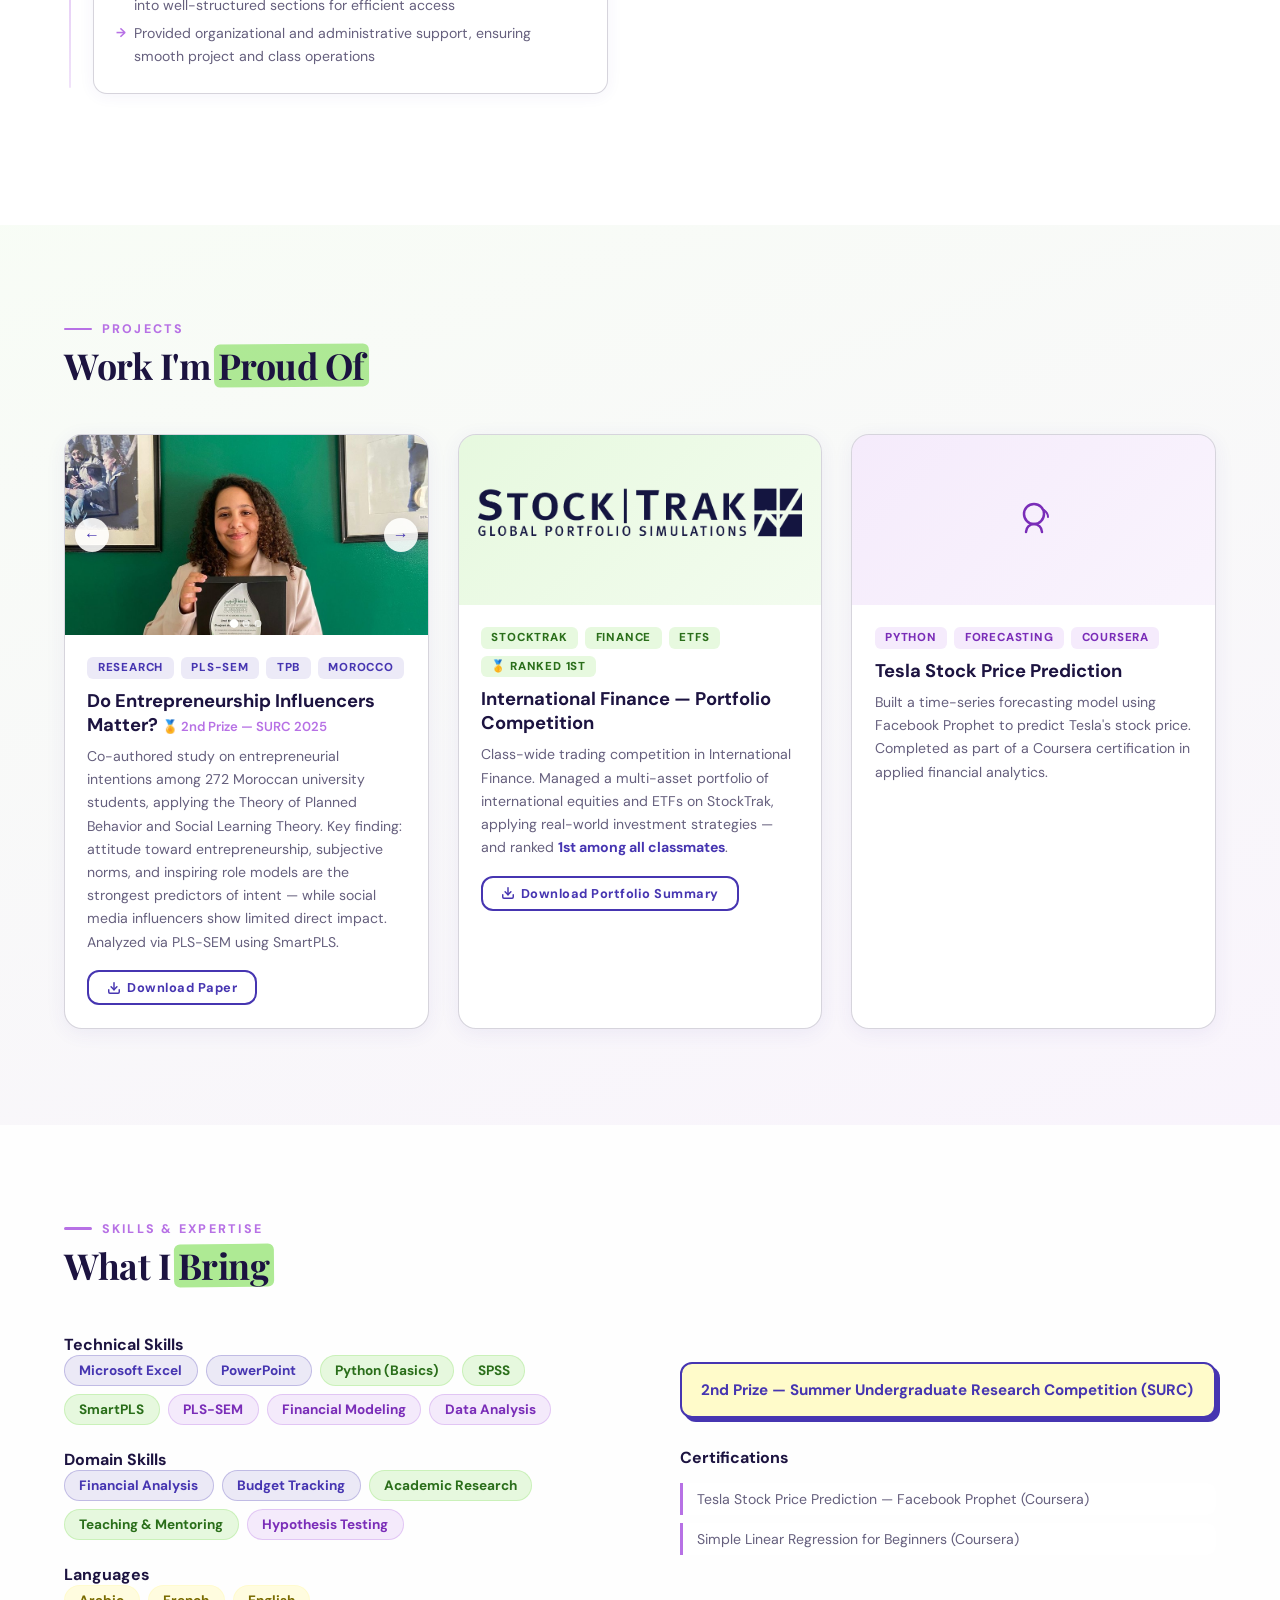
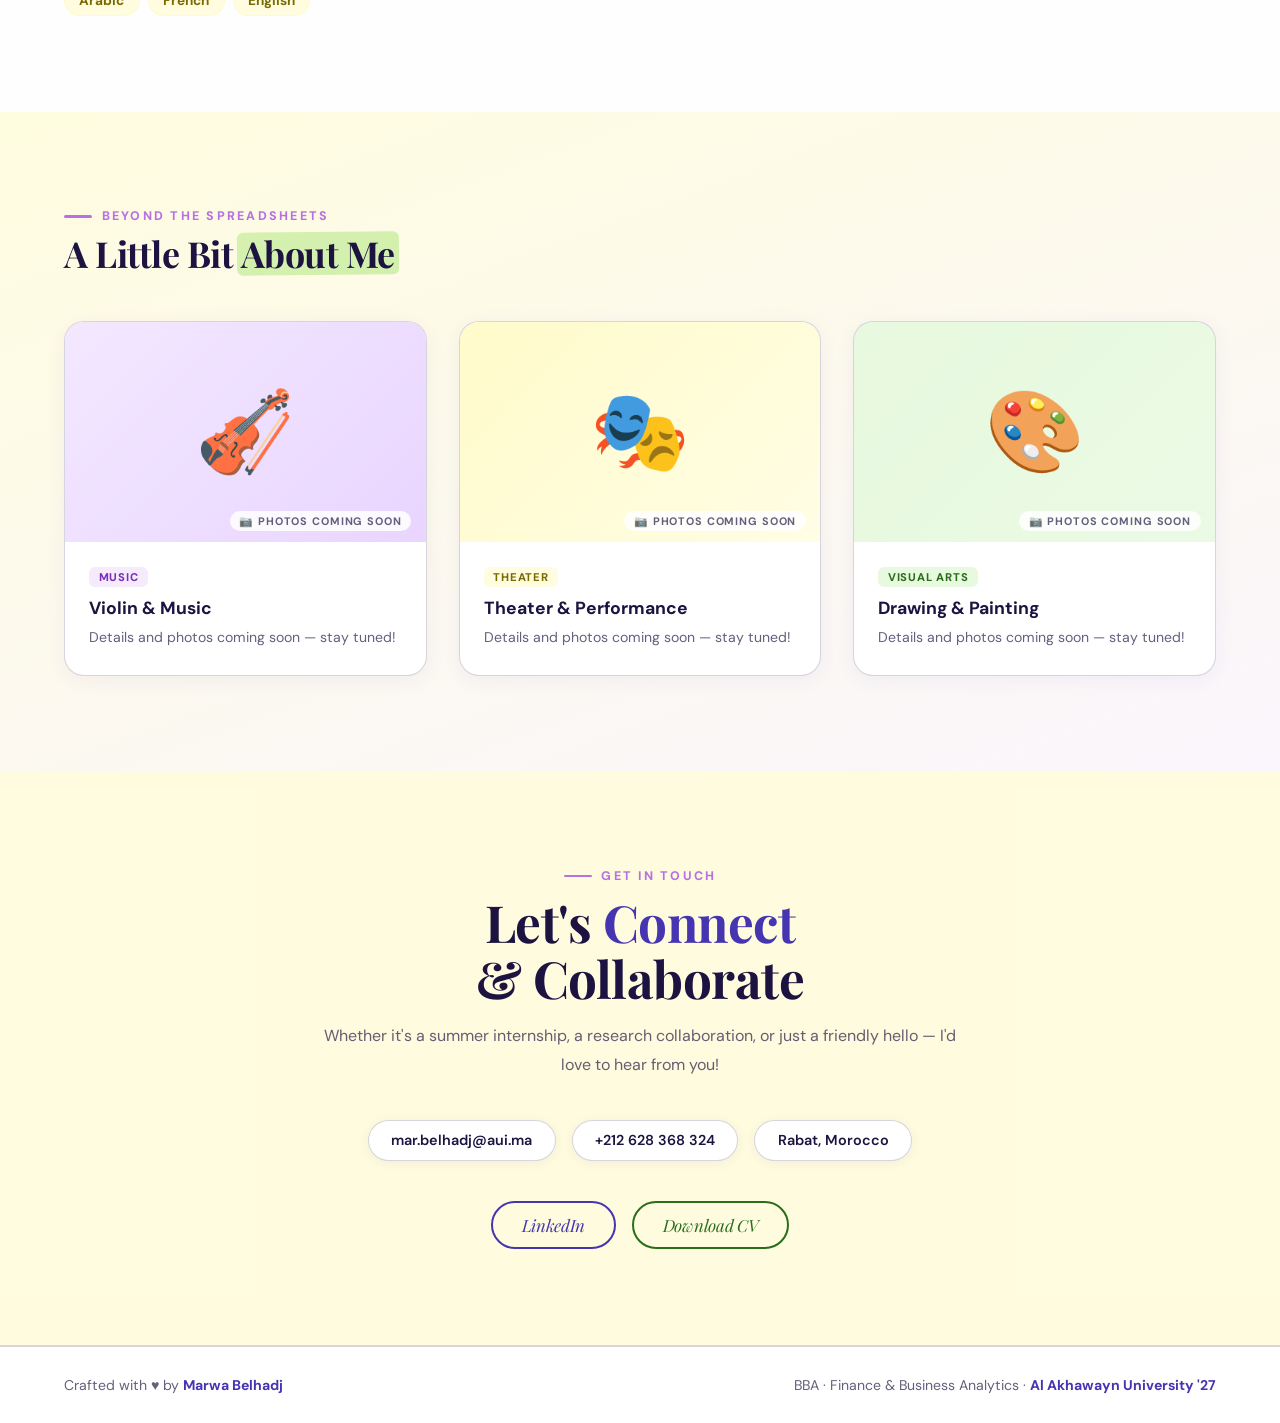
==== commit 6d7ed866: "Center hero and about content blocks on the page - Hero: added justify-content:center so text+card s" ====
--- a/index.html
+++ b/index.html
@@ -81,11 +81,11 @@
  /* HERO */
  #hero {
  min-height:100vh;
- display:flex; align-items:center;
- padding:7rem 2rem 3rem 4rem;
+ display:flex; align-items:center; justify-content:center;
+ padding:7rem 4rem 3rem;
  background: linear-gradient(135deg, var(--cream-t) 0%, rgba(174,234,148,0.08) 50%, var(--violet-t) 100%);
  position:relative; overflow:hidden;
- gap: 2rem;
+ gap: 4rem;
  }
 
  /* Decorative blobs */
@@ -99,7 +99,7 @@
  /* Background squiggle lines */
  .hero-lines { position:absolute; inset:0; pointer-events:none; z-index:0; }
 
- .hero-content { flex:1; z-index:1; animation:riseIn .8s cubic-bezier(.16,1,.3,1) forwards; opacity:0; max-width:580px; text-align:center; }
+ .hero-content { flex:0 1 520px; z-index:1; animation:riseIn .8s cubic-bezier(.16,1,.3,1) forwards; opacity:0; text-align:center; }
  @keyframes riseIn { from{opacity:0;transform:translateY(30px)} to{opacity:1;transform:translateY(0)} }
 
  .hero-badge {
@@ -533,7 +533,7 @@
  .lang-btn:hover:not(.active) { border-color:var(--purple); color:var(--purple); }
 
  /* ── Restructured layouts ── */
-  .about-intro-grid { max-width: 760px; }
+  .about-intro-grid { max-width: 760px; margin: 0 auto; }
   .skills-full {
     display: grid;
     grid-template-columns: 1fr 1fr;
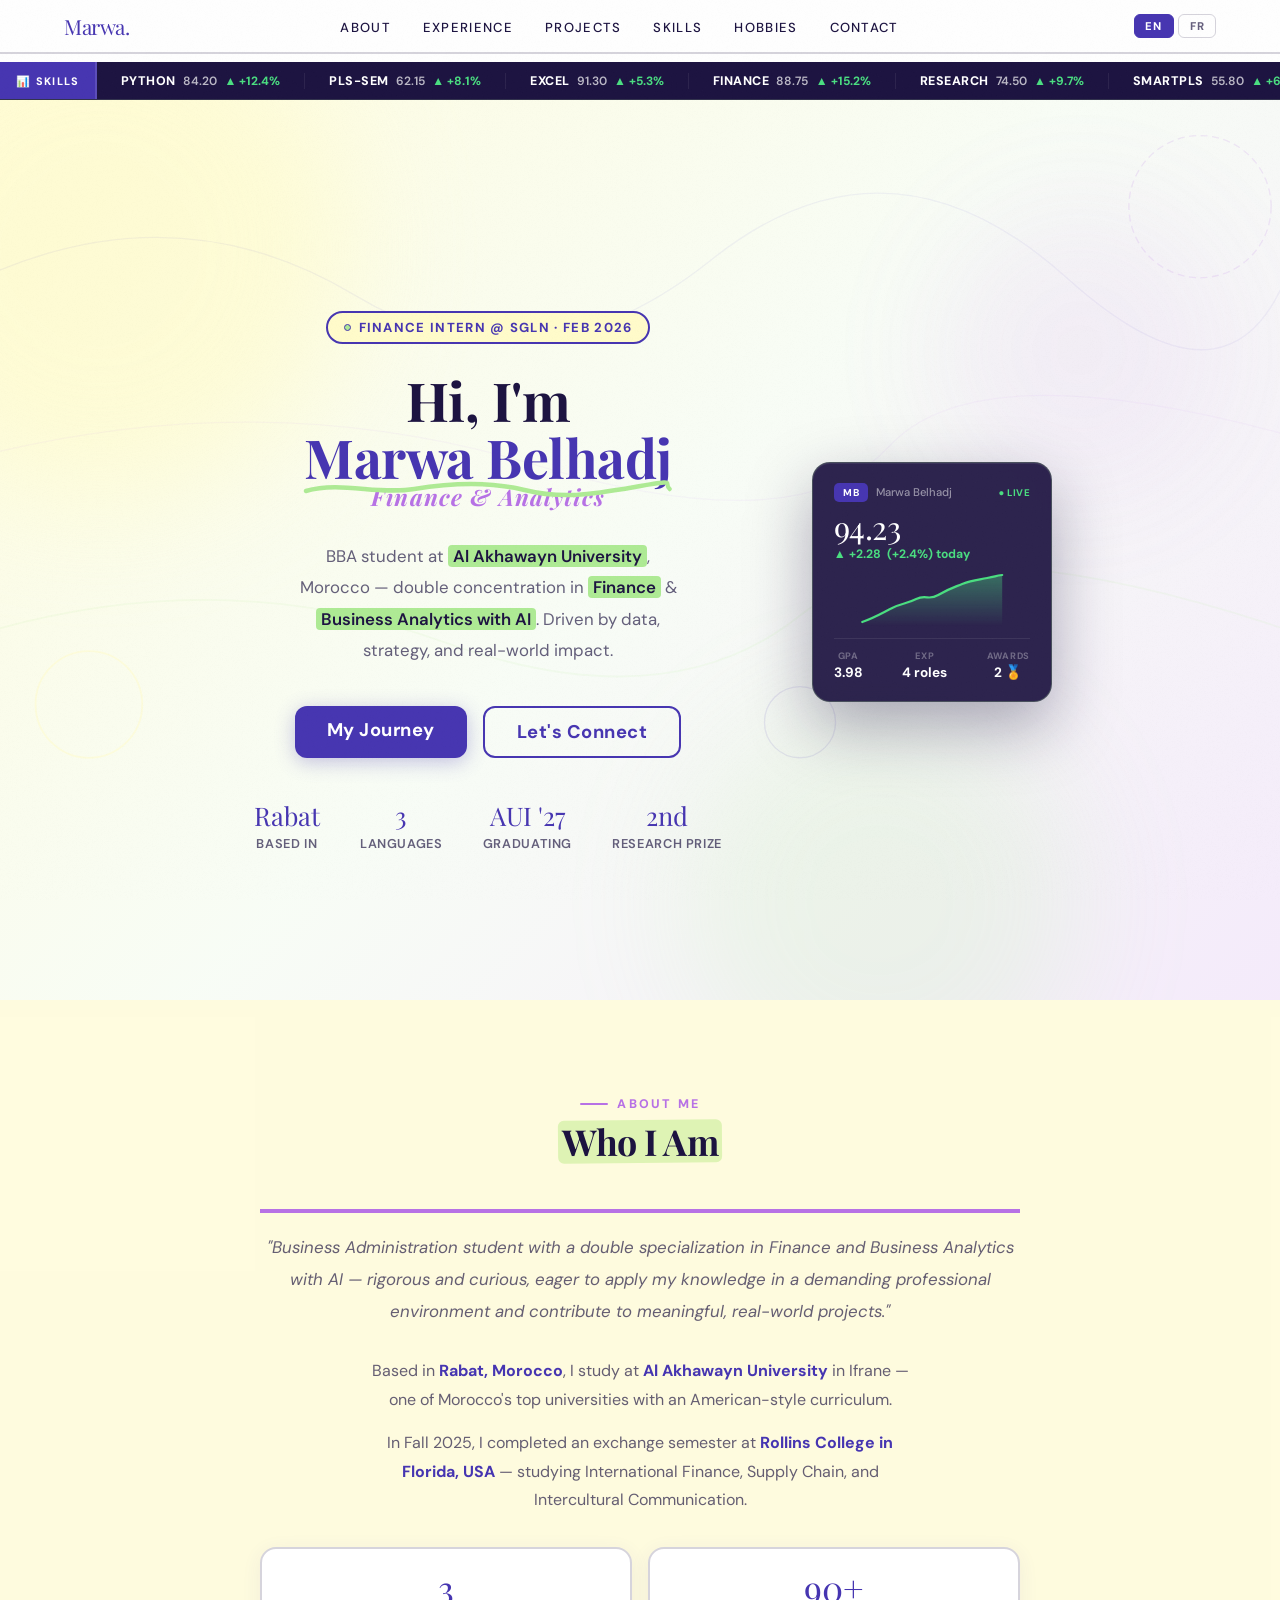
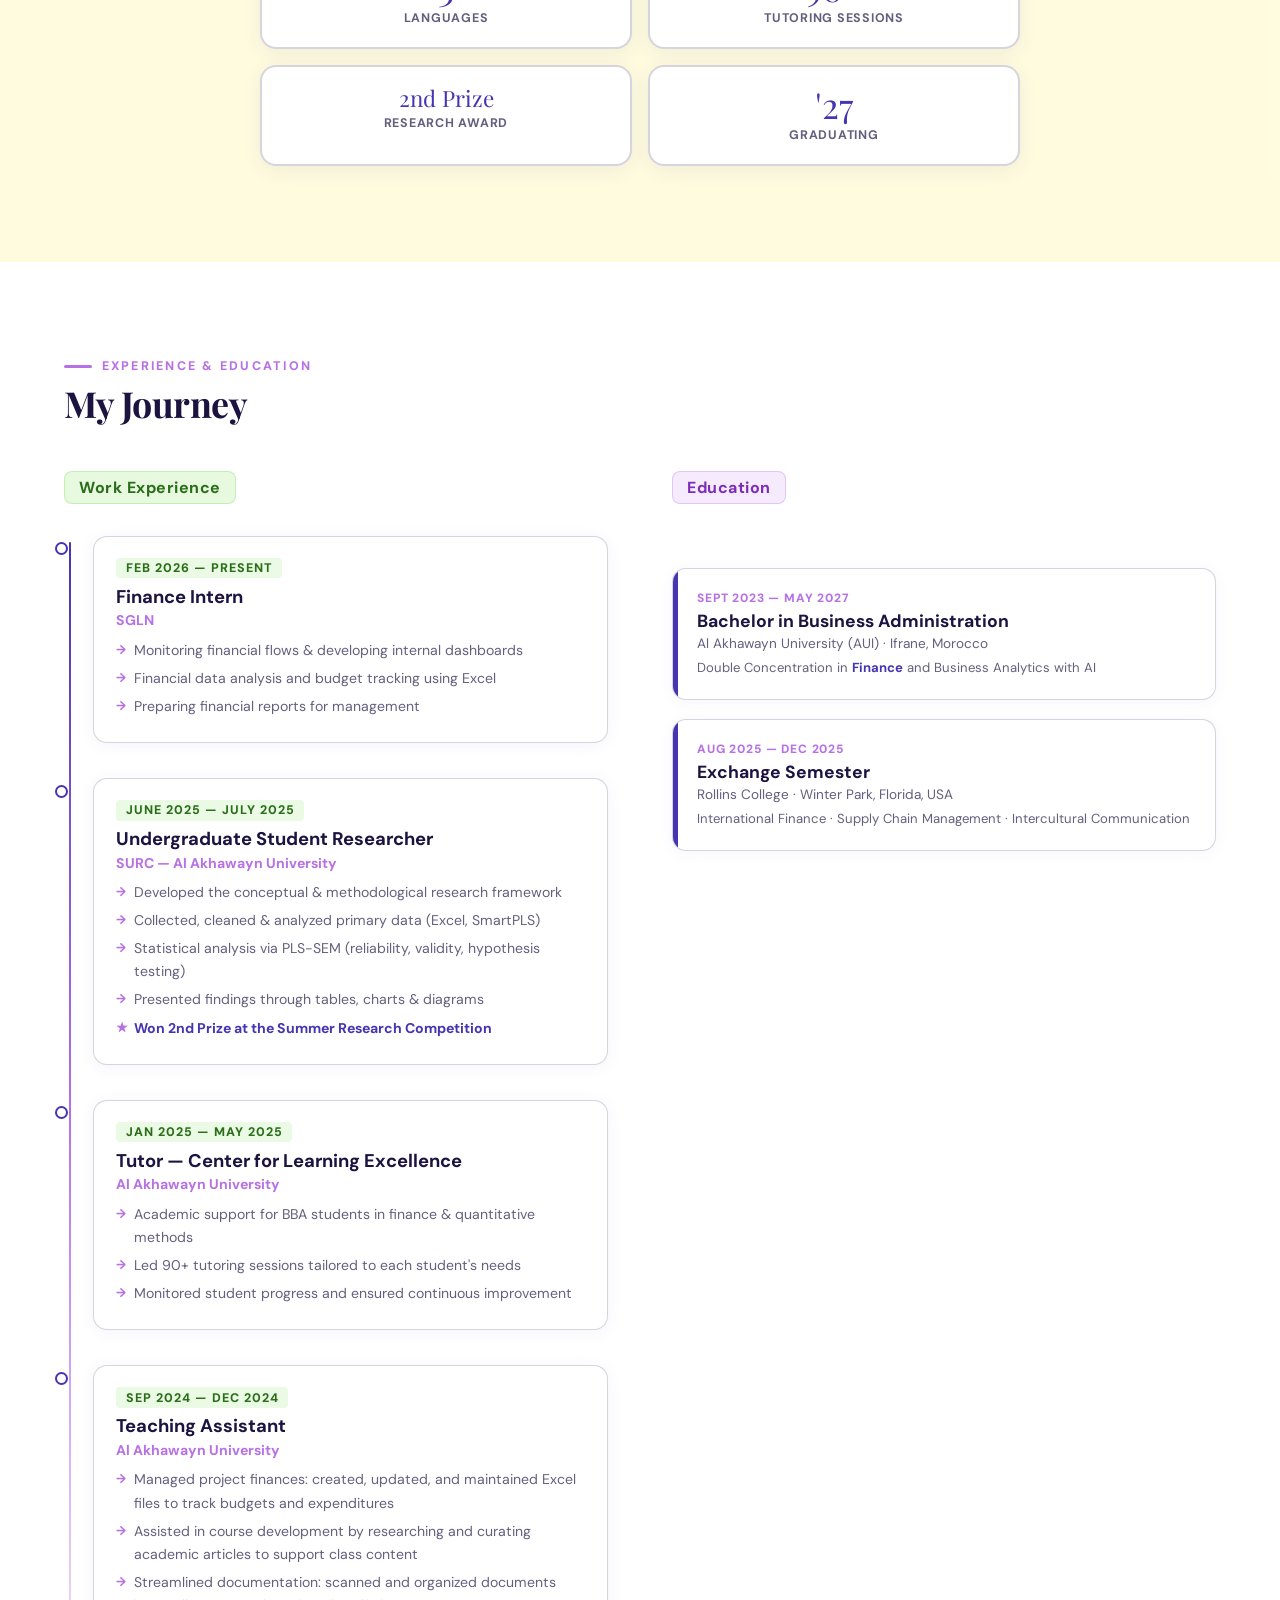
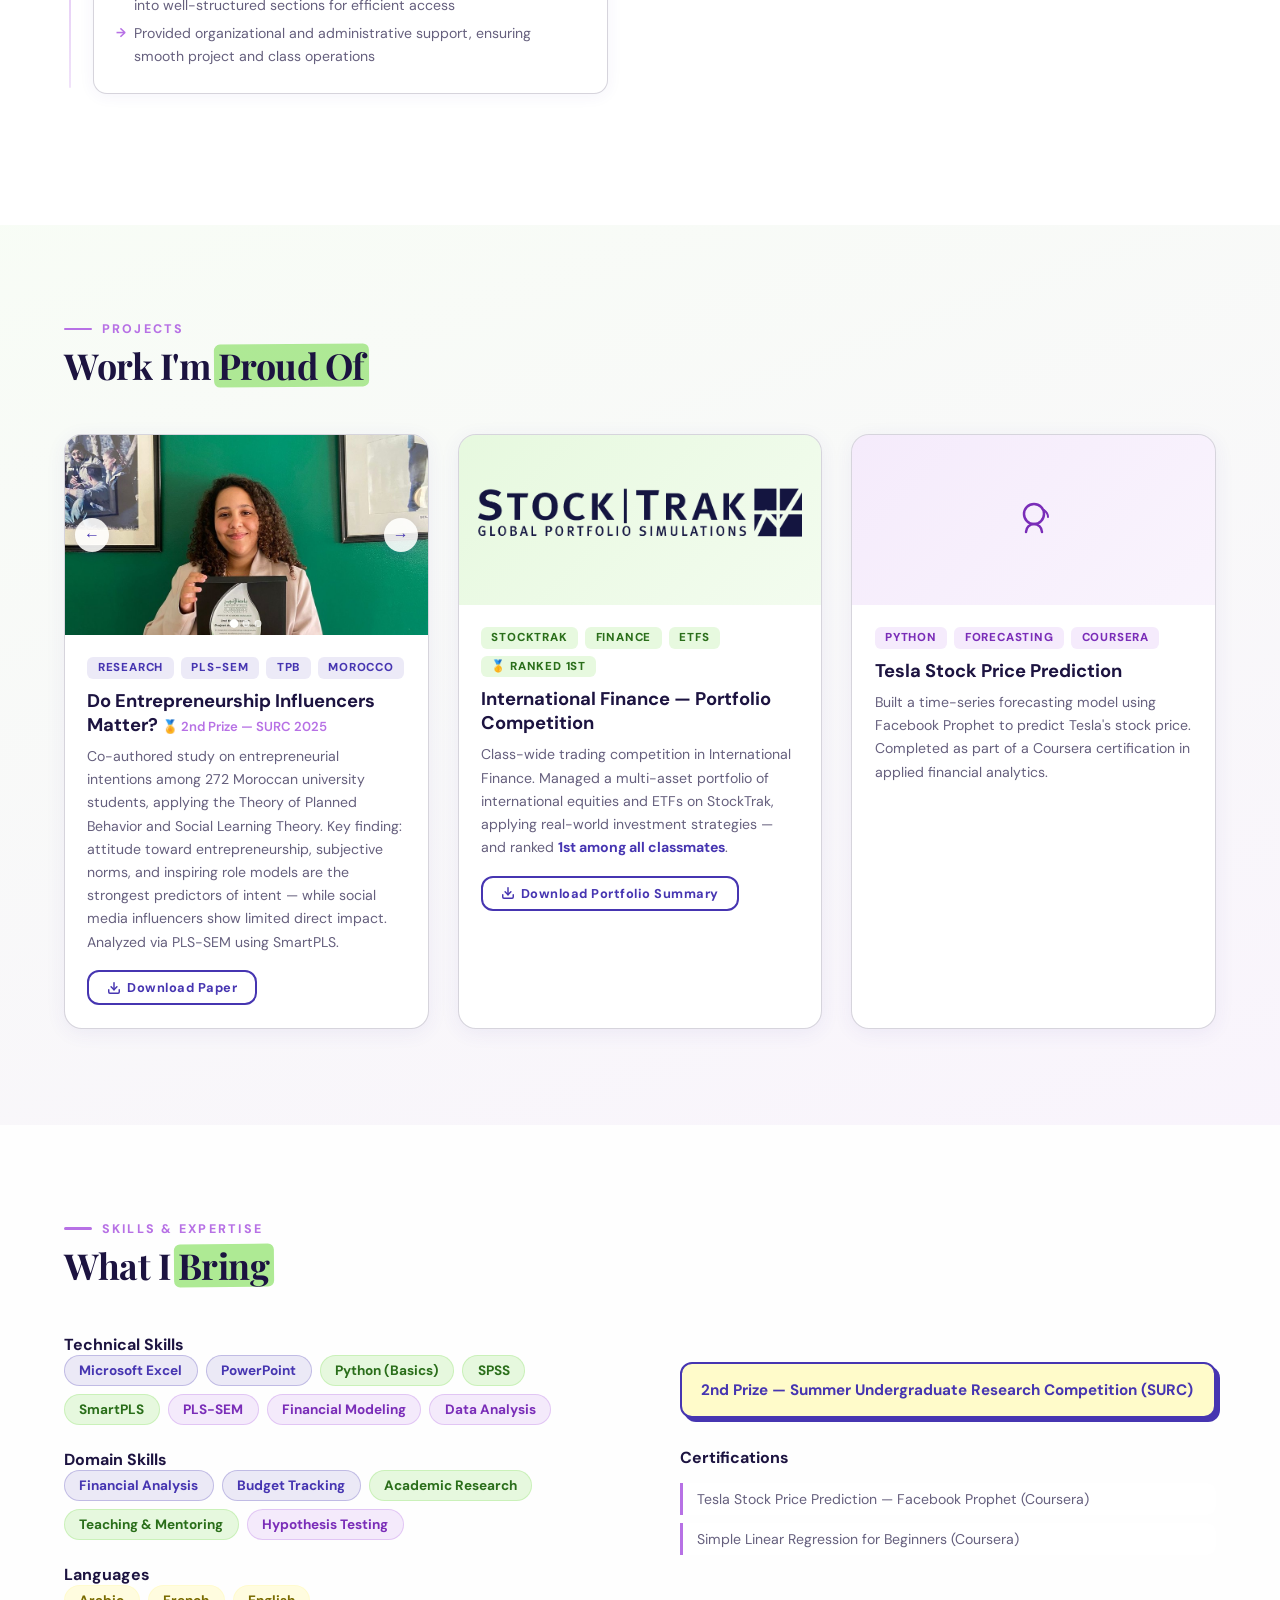
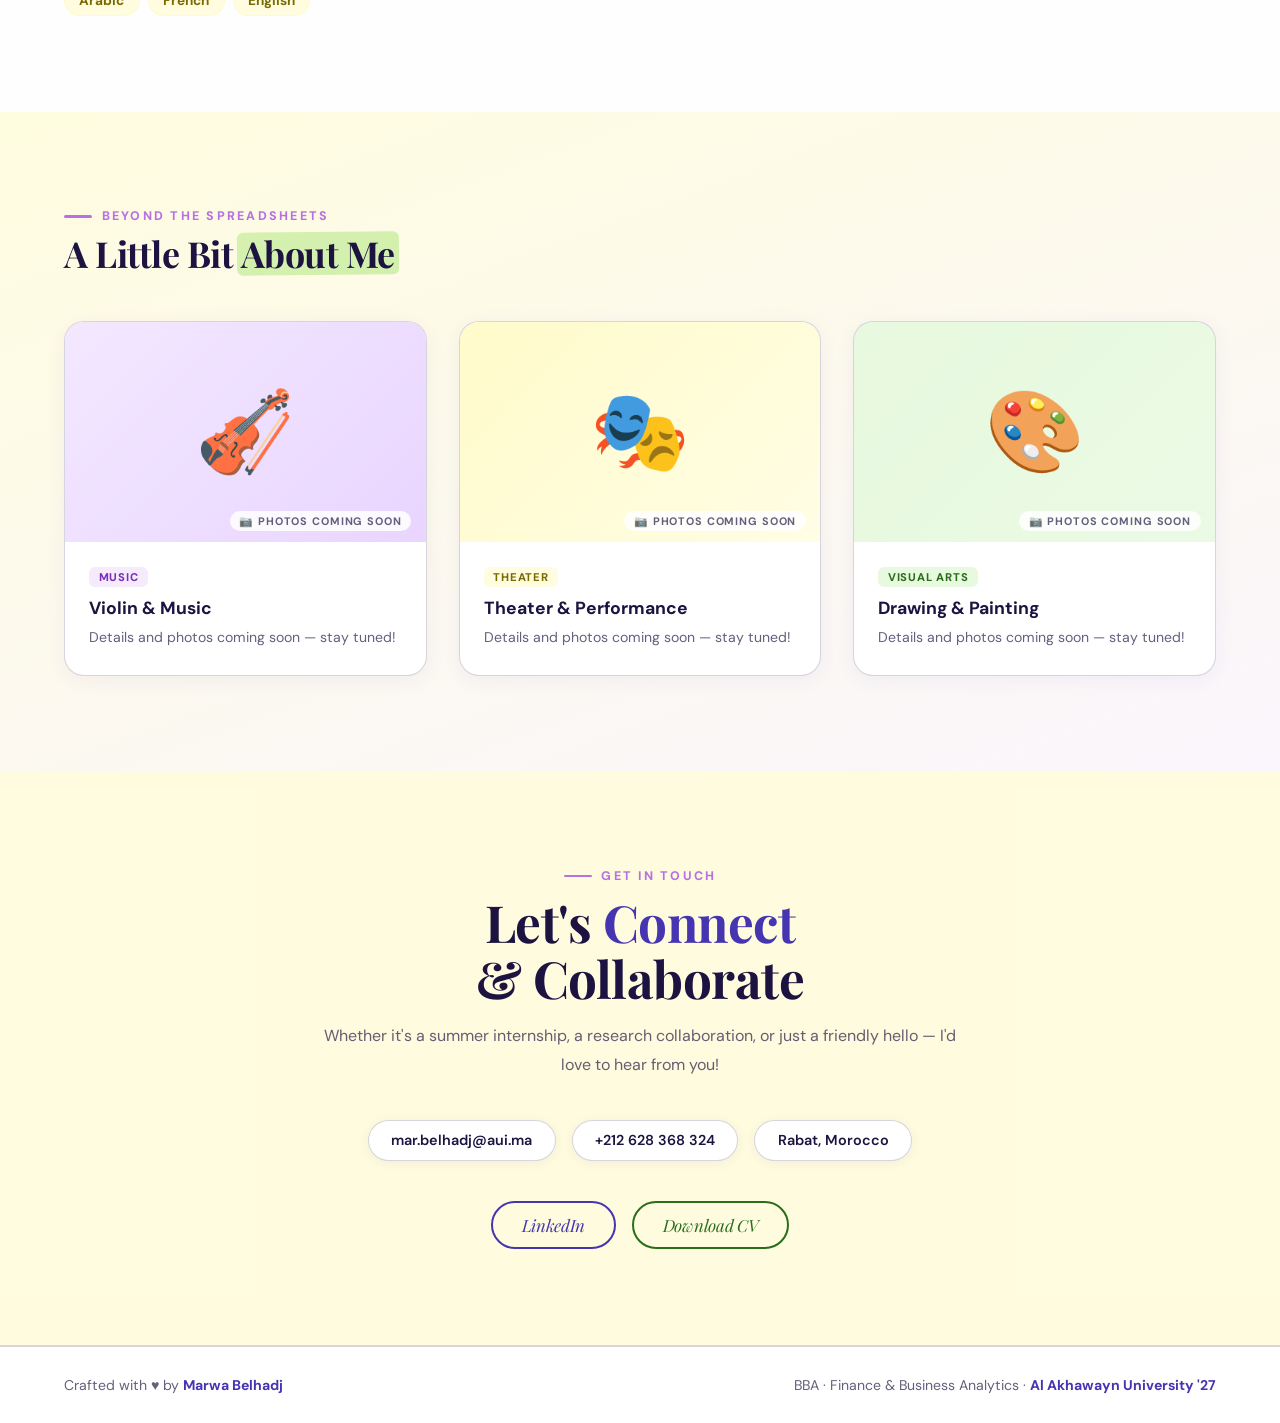
==== commit 48cc9356: "Fix About section centering: make section a flex column container - #about now uses display:flex + f" ====
--- a/index.html
+++ b/index.html
@@ -181,9 +181,10 @@
  }
 
  /* ABOUT */
- #about { background:var(--cream-t); }
+ #about { background:var(--cream-t); display:flex; flex-direction:column; align-items:center; }
  #about .eyebrow { justify-content:center; }
  #about .sec-title { text-align:center; }
+ #about .about-intro-grid { width:100%; }
  .about-grid { display:grid; grid-template-columns:1.1fr 1fr; gap:5rem; align-items:start; }
 
  .pull-quote {
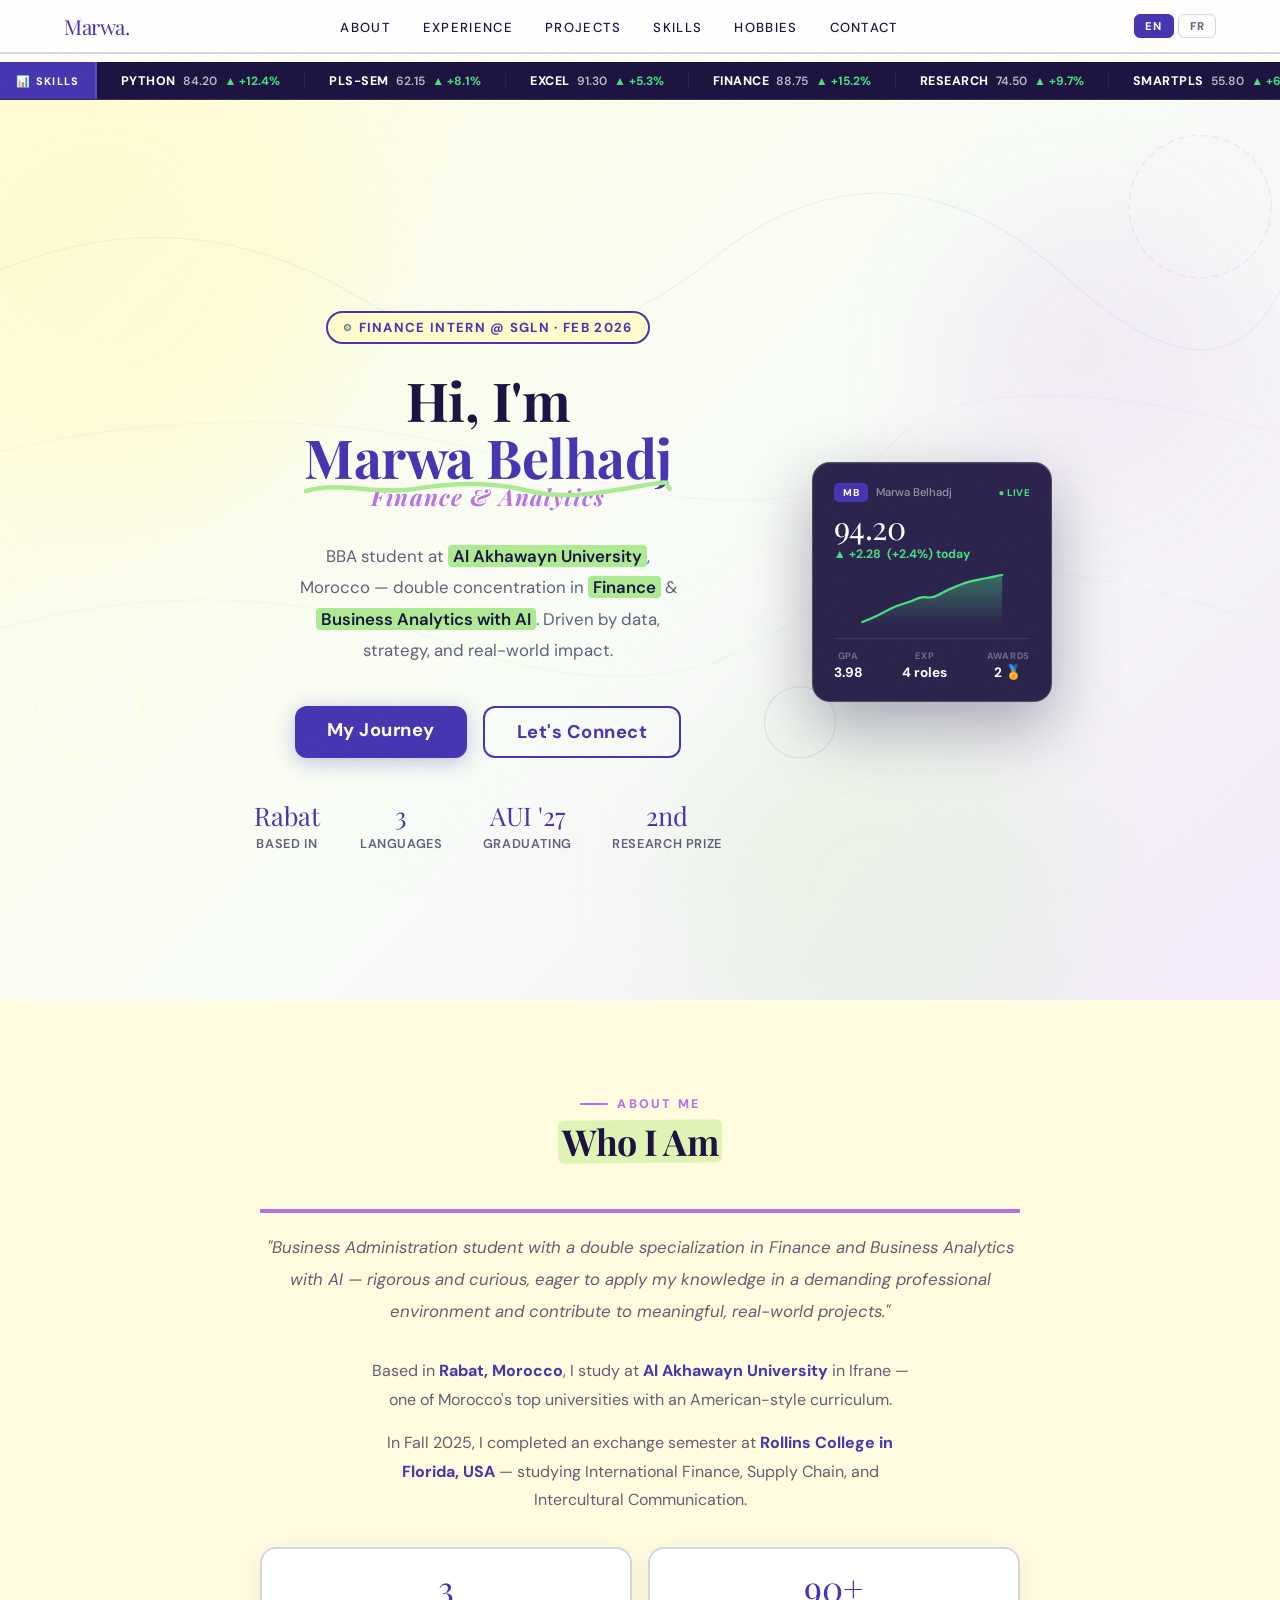
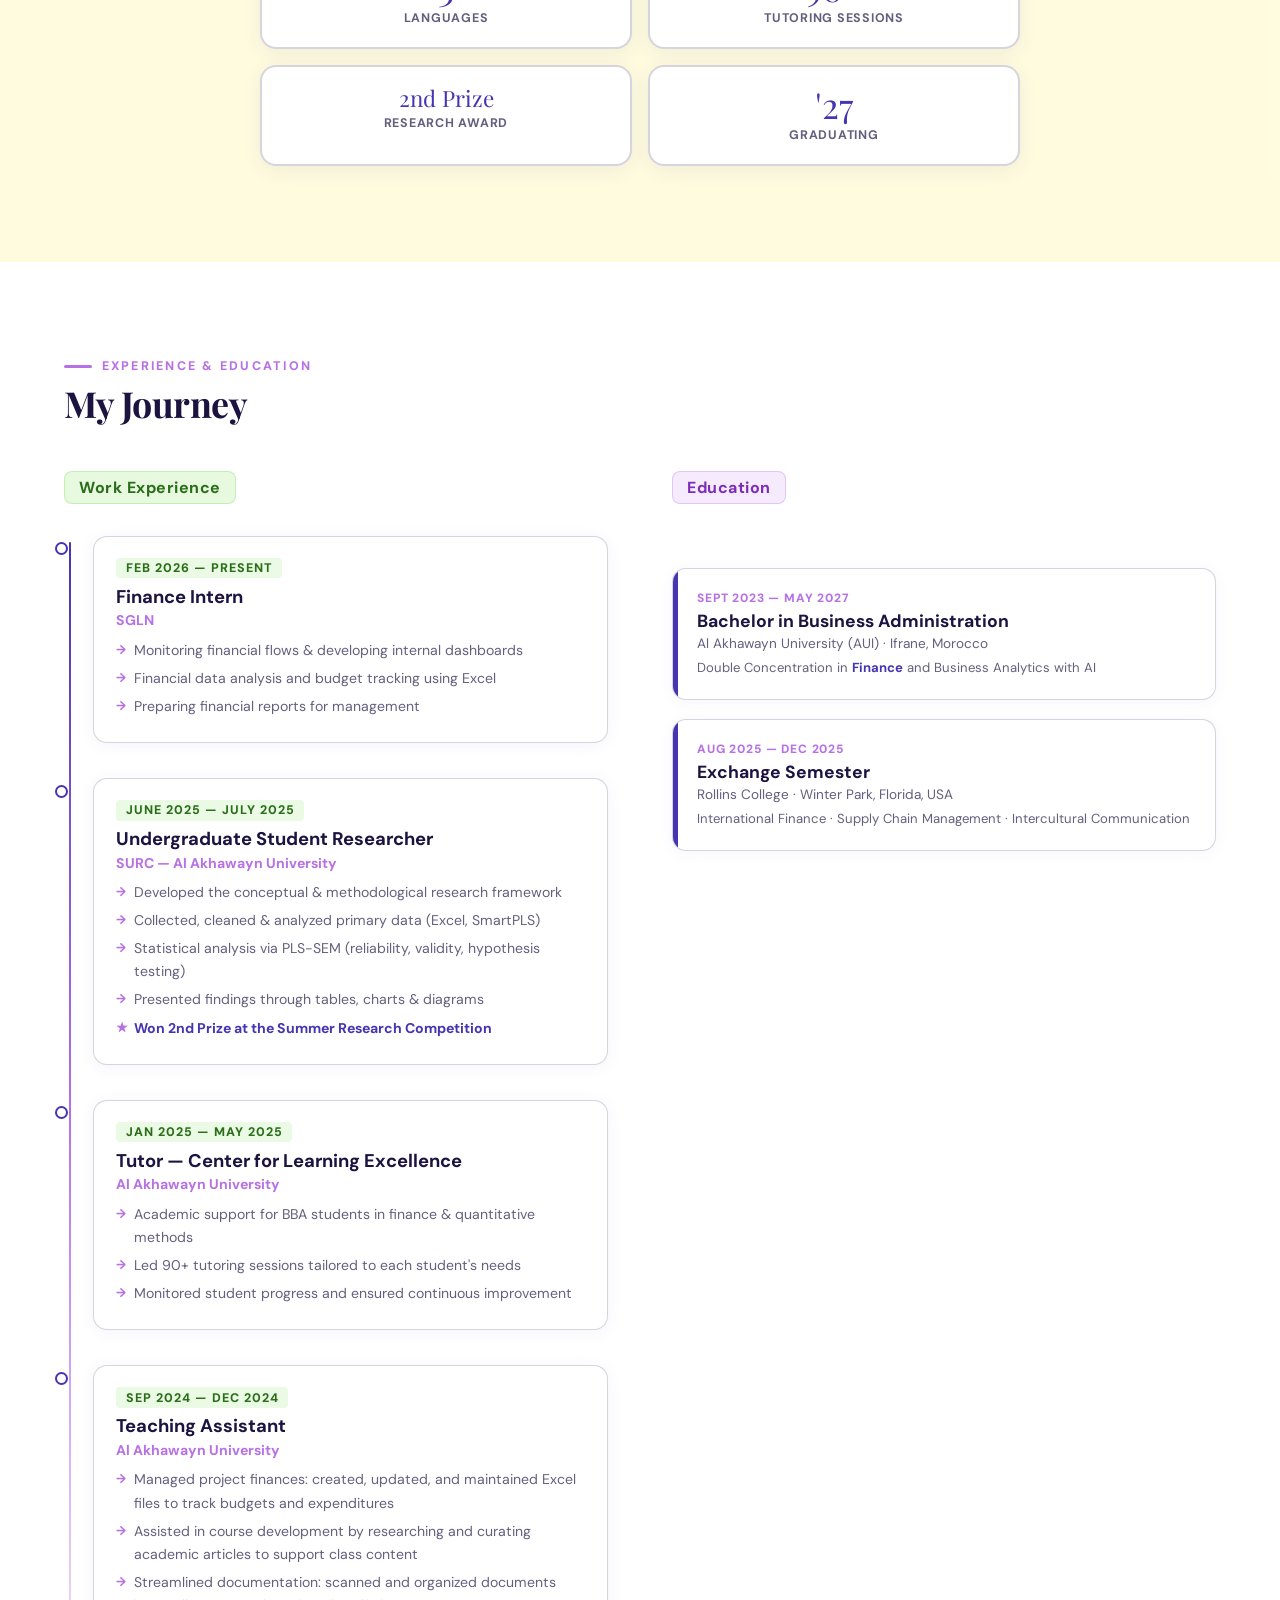
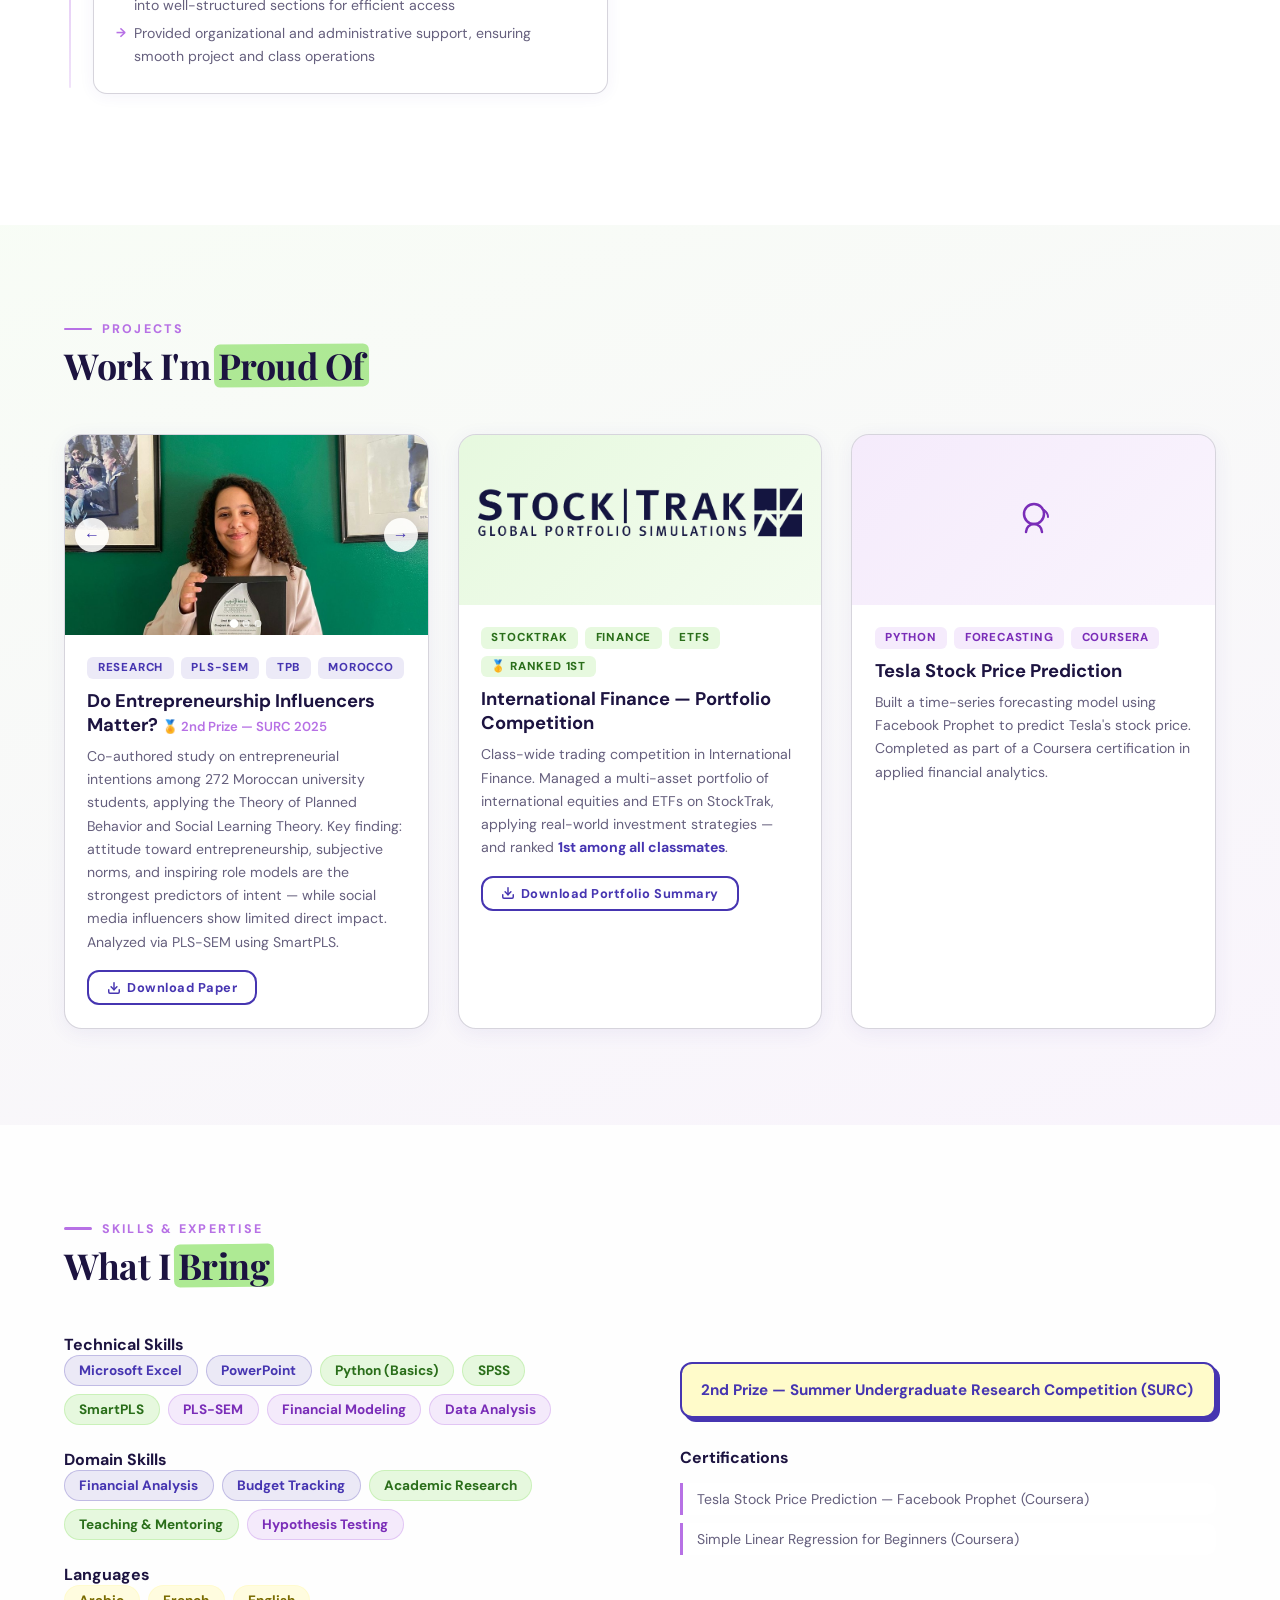
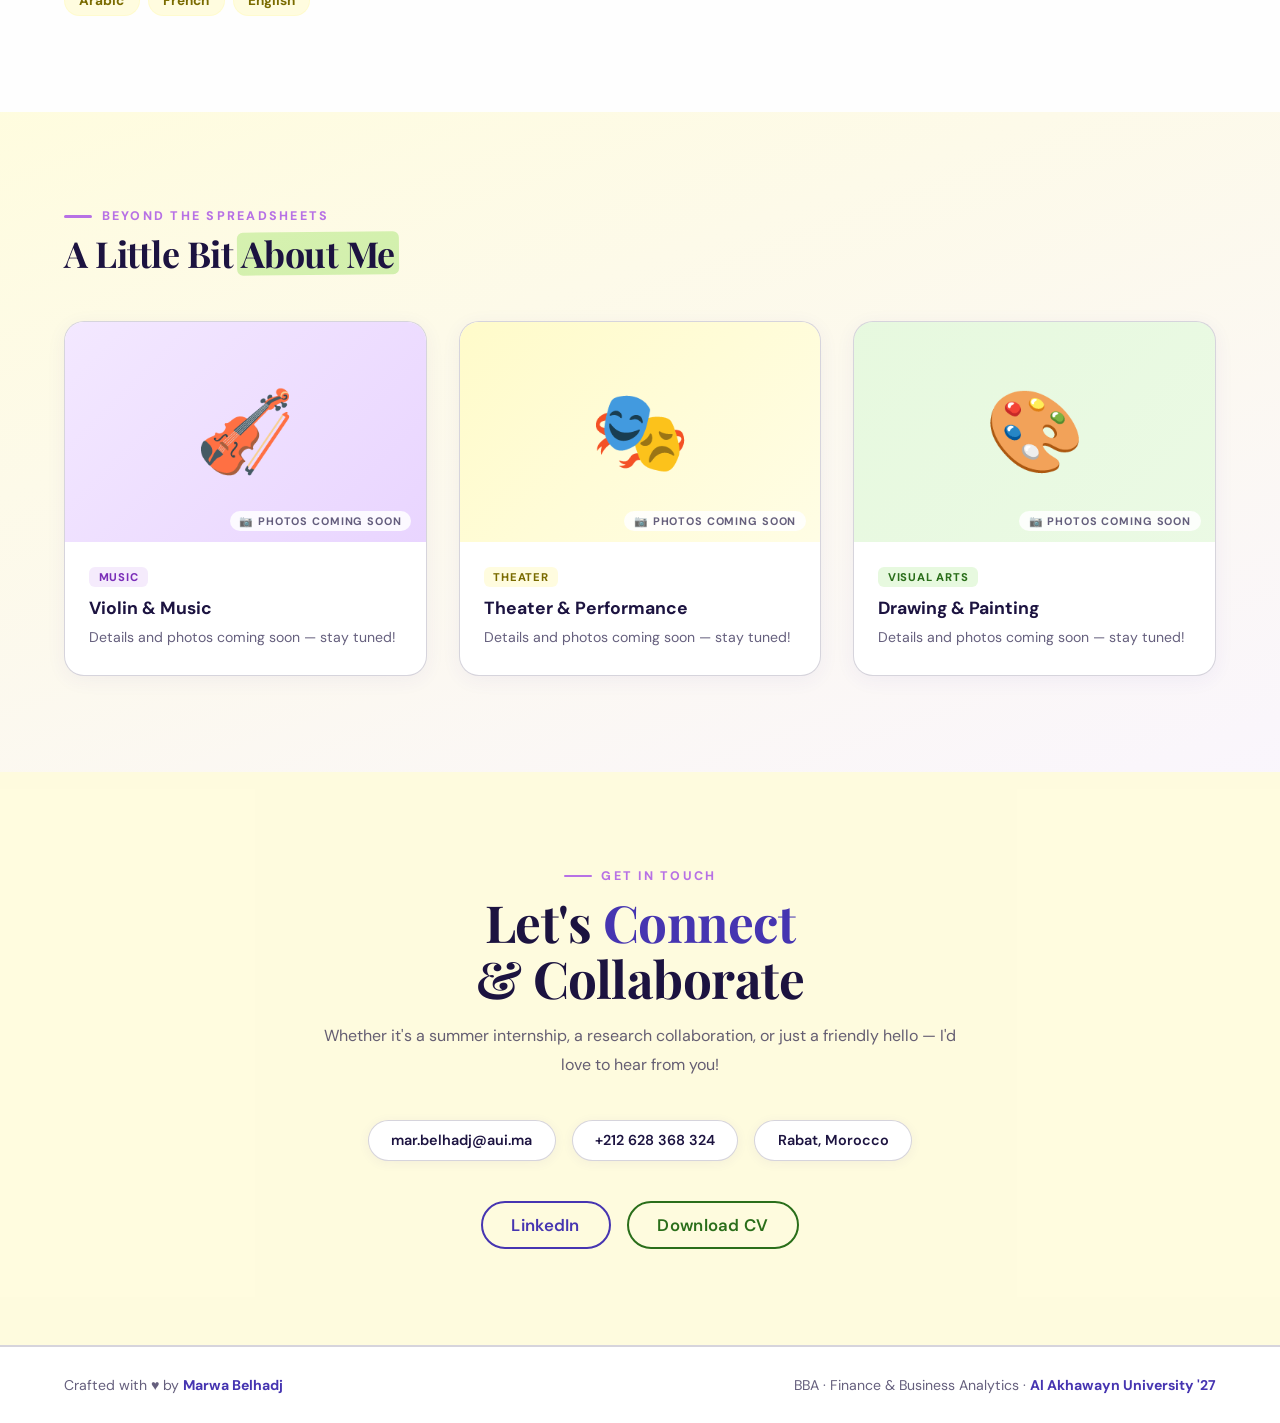
==== commit d6a72047: "Remove italic from LinkedIn and Download CV buttons Switched .soc from Playfair Display serif italic" ====
--- a/index.html
+++ b/index.html
@@ -398,7 +398,7 @@
 
  .social-row { display:flex; justify-content:center; gap:1rem; flex-wrap:wrap; }
  .soc {
- font-family:'Playfair Display', serif; font-size:1.05rem; letter-spacing:-.3px; font-style:italic;
+ font-family:'DM Sans', sans-serif; font-size:1.05rem; font-weight:600; letter-spacing:.3px;
  padding:.7rem 1.8rem; border-radius:100px; text-decoration:none;
  border:2.5px solid; transition:all .3s;
  }
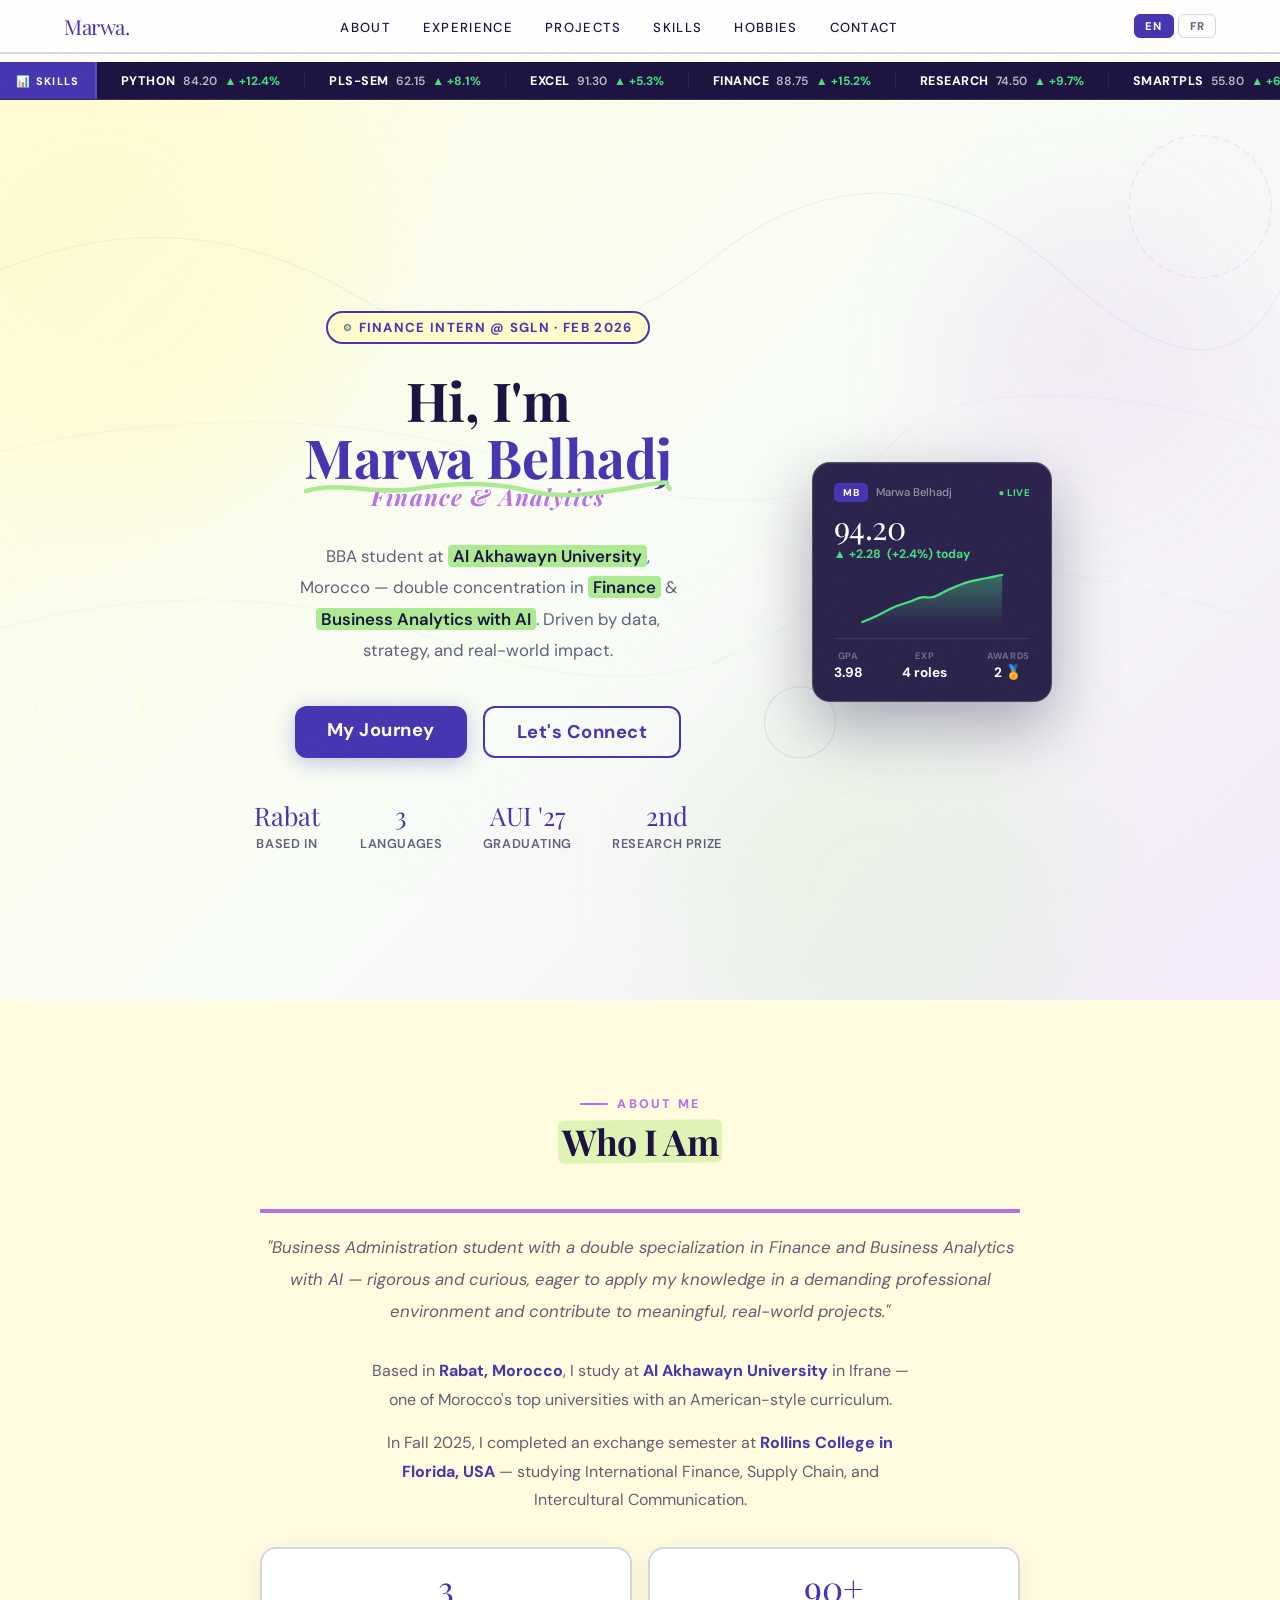
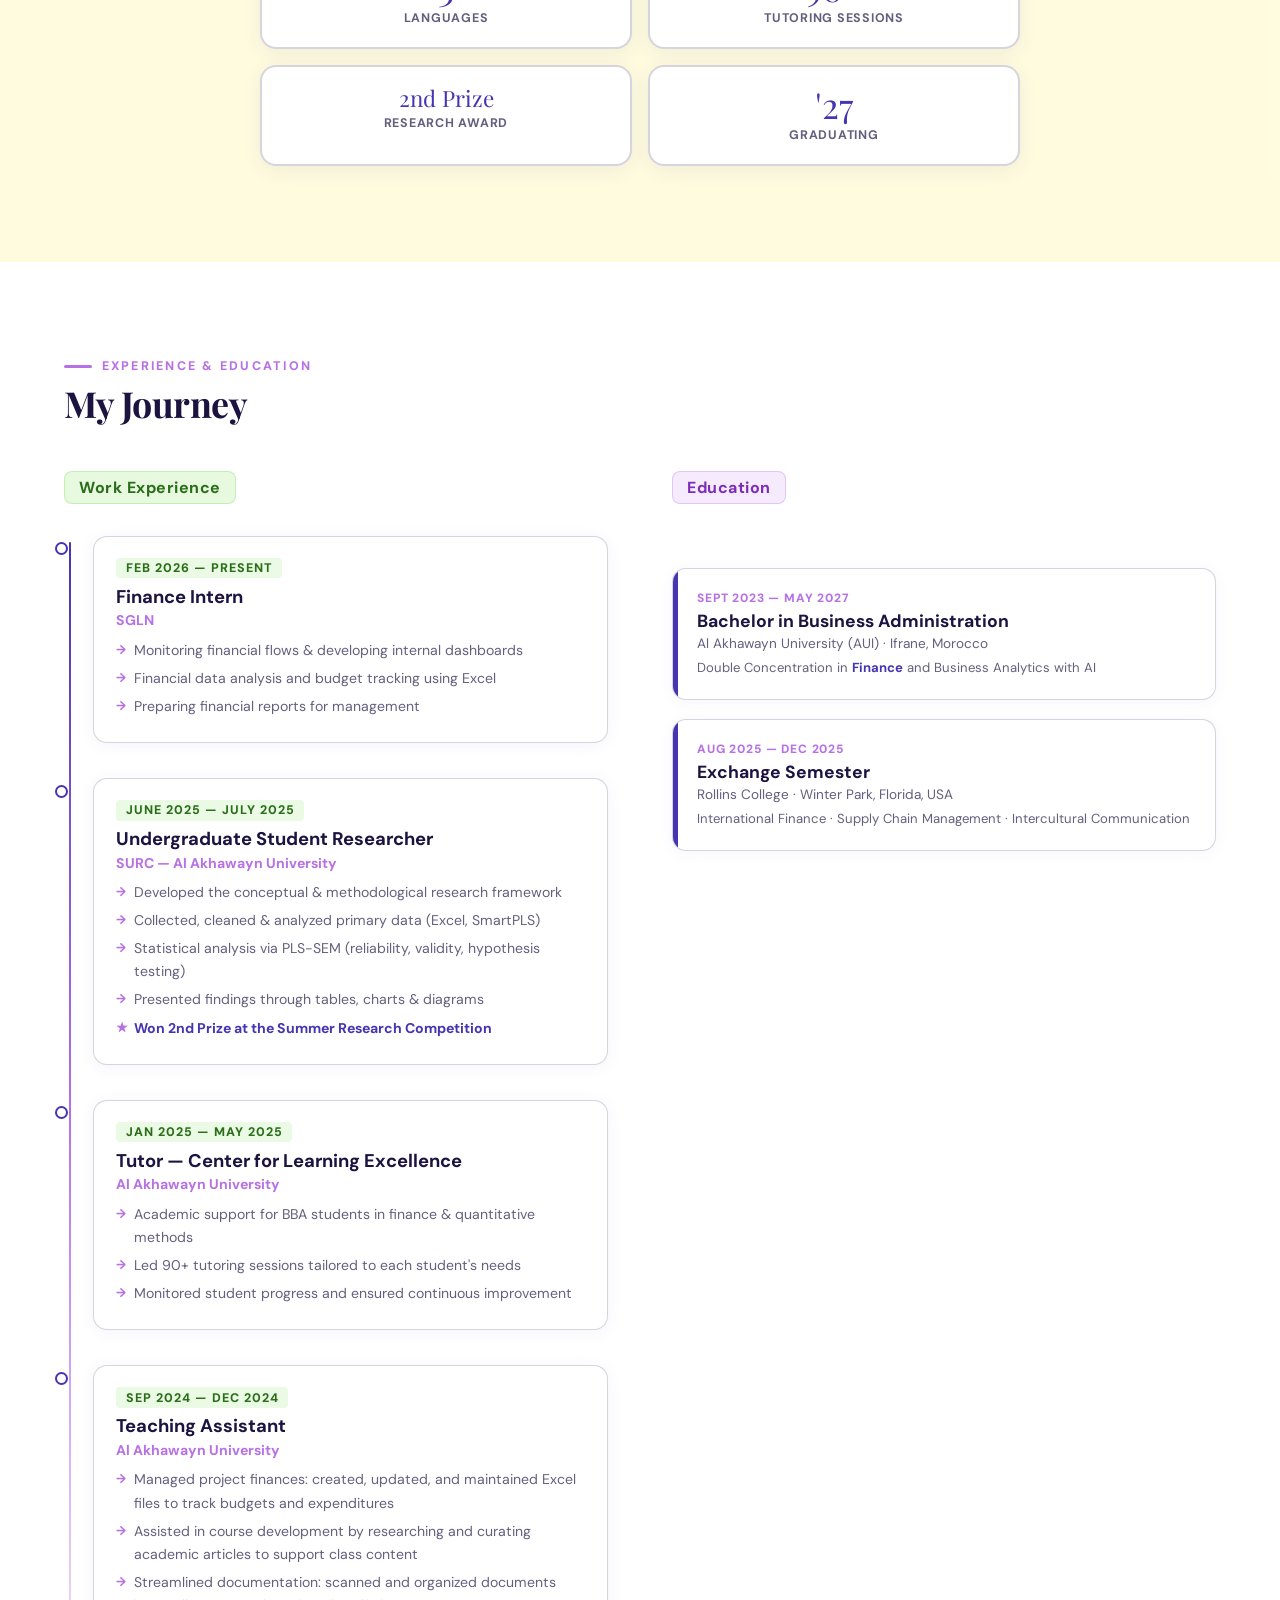
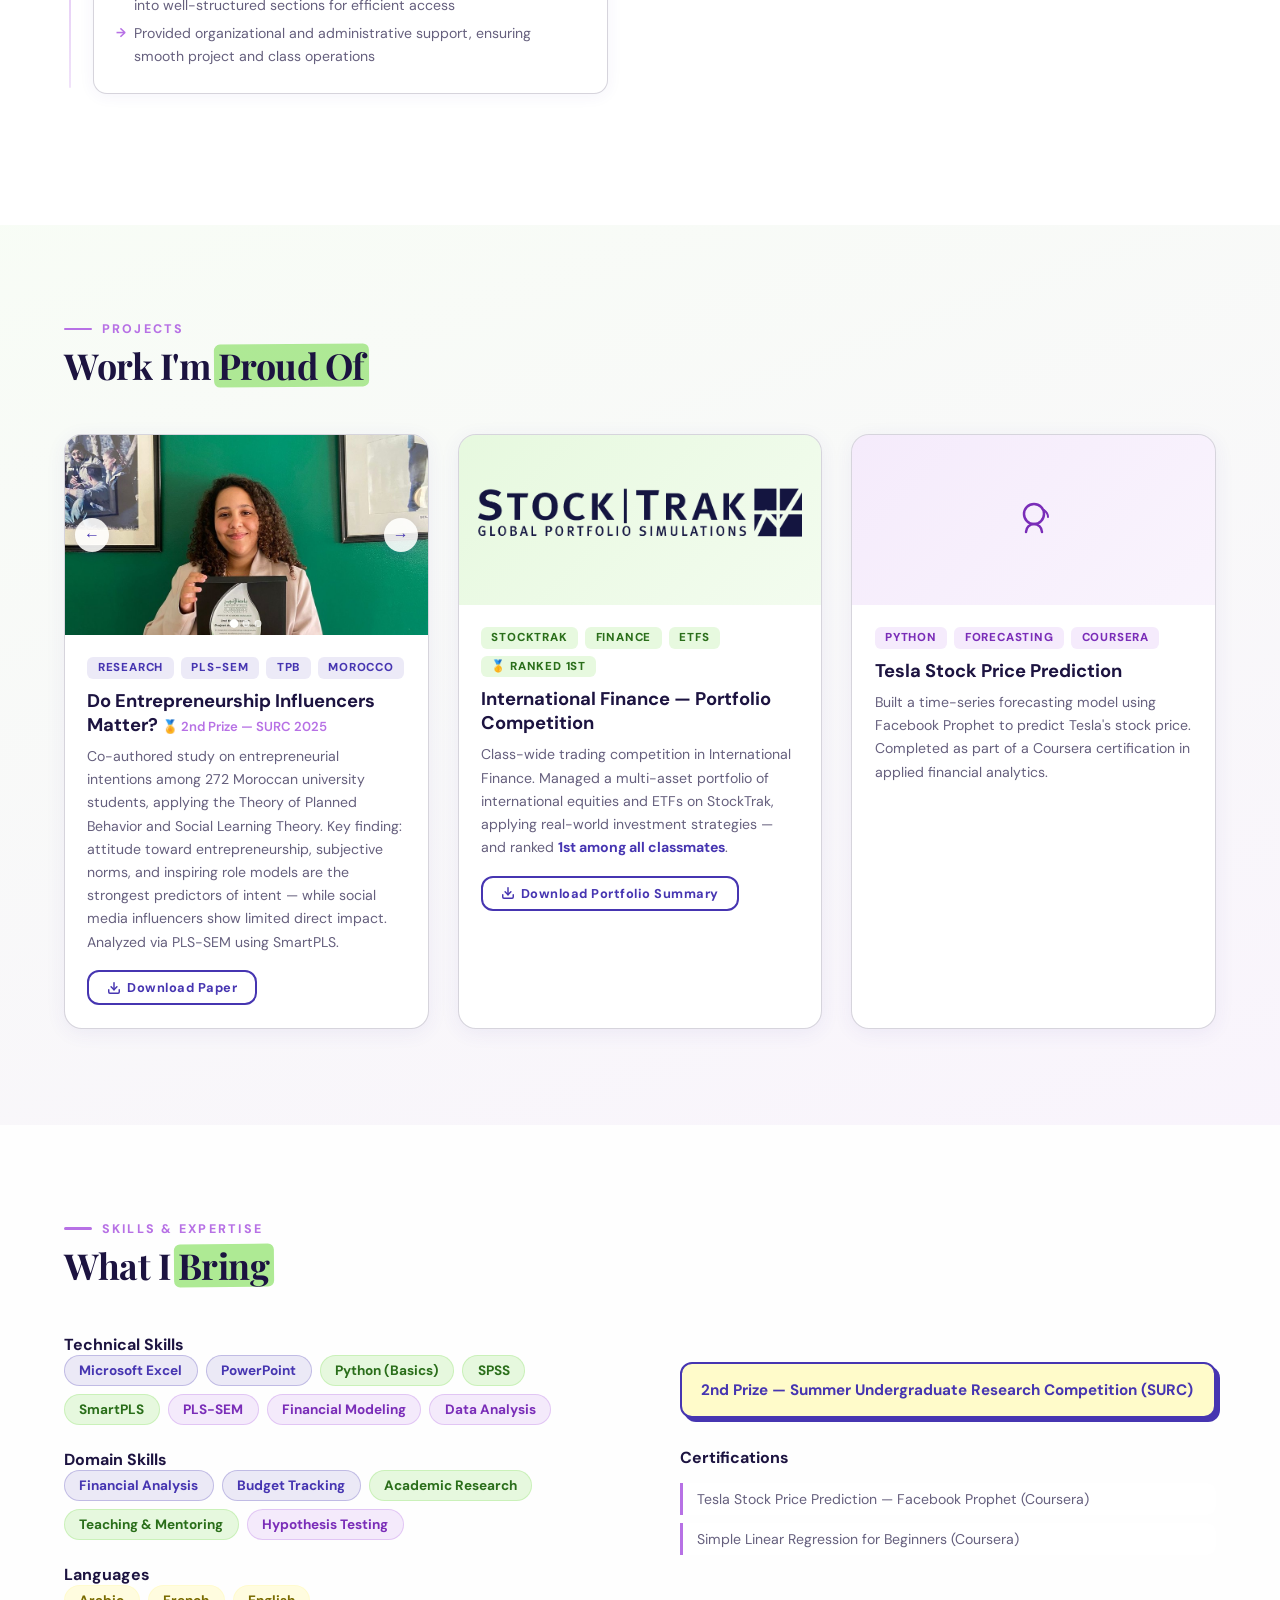
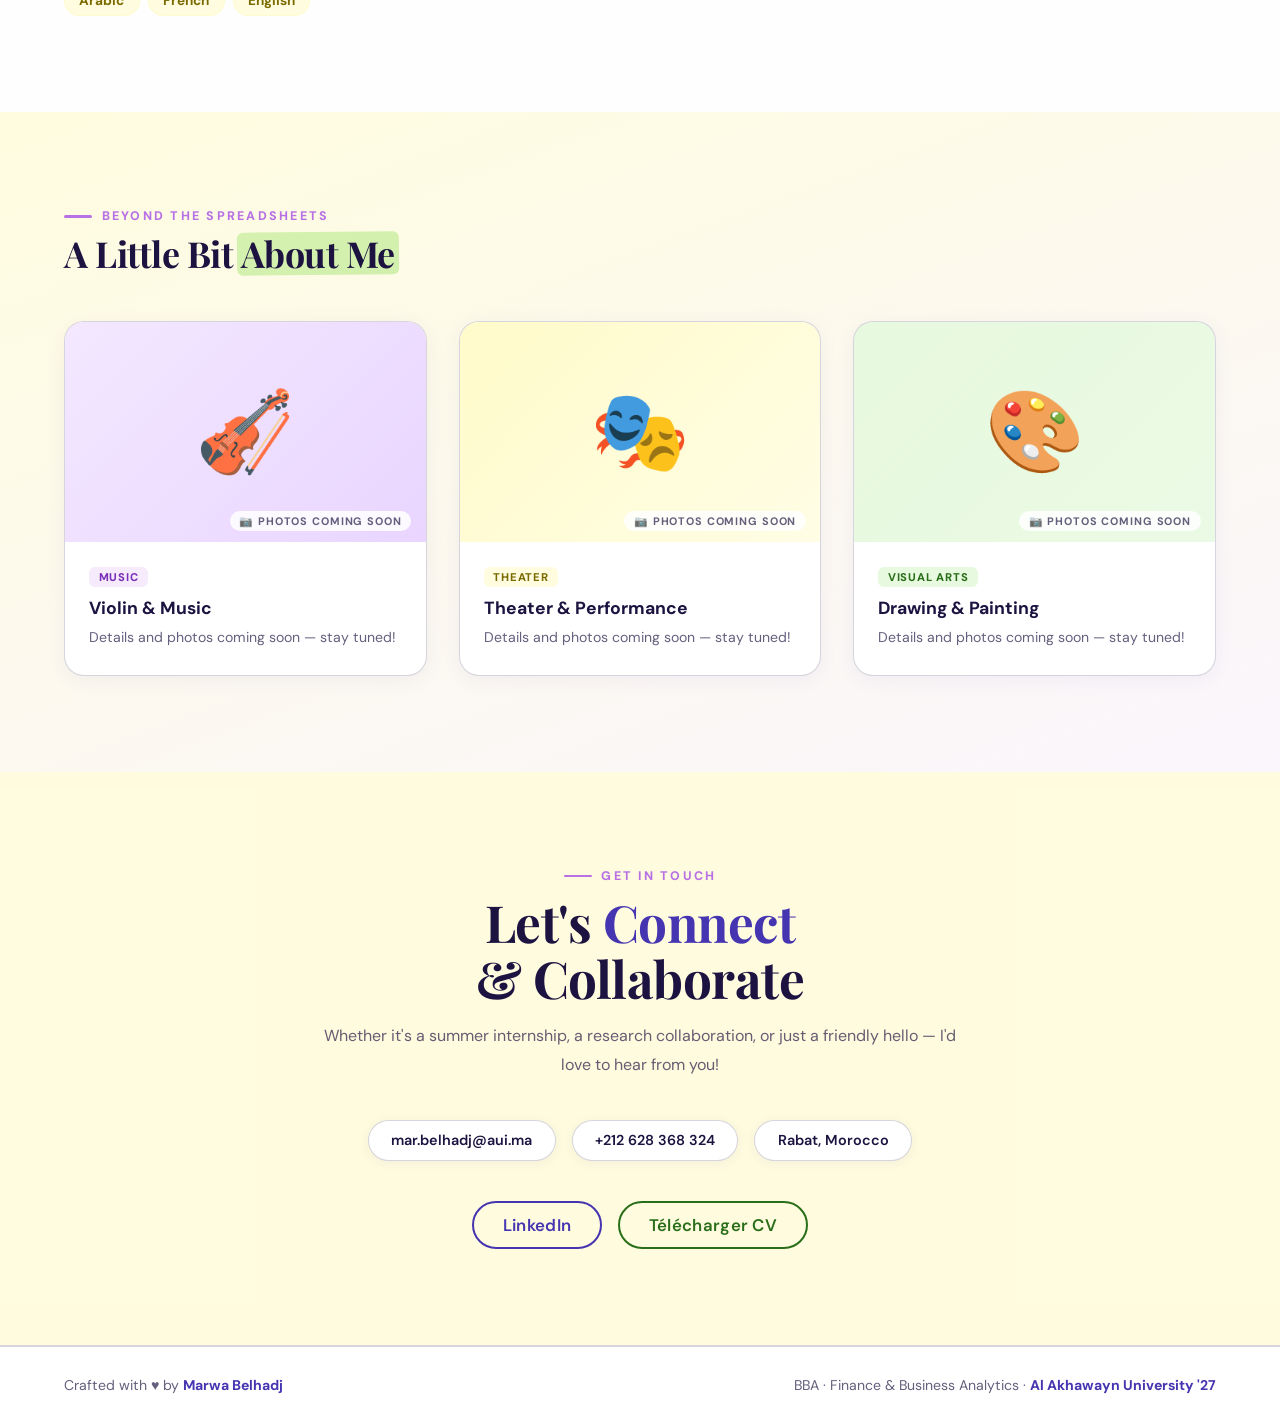
==== commit e1129e7b: "Bilingual CV easter egg toast (EN/FR) + always download EN PDF - Toast message now renders in French" ====
--- a/index.html
+++ b/index.html
@@ -409,7 +409,36 @@
  .soc-g { border-color:#2a6e1a; color:#2a6e1a; background:transparent; }
  .soc-g:hover { background:var(--green); color:var(--ink); transform:translateY(-3px); }
 
- /* FOOTER */
+ /* ── CV Easter Egg Toast ── */
+#cv-toast {
+  position:fixed; bottom:2rem; right:2rem; width:300px;
+  background:var(--ink); color:#fff;
+  border-radius:18px; padding:1.3rem 1.4rem 1rem;
+  box-shadow:0 24px 60px rgba(0,0,0,.45);
+  border:1px solid rgba(174,234,148,.2);
+  z-index:9999;
+  transform:translateY(130%); opacity:0;
+  transition:transform .55s cubic-bezier(.16,1,.3,1), opacity .4s;
+}
+#cv-toast.show { transform:translateY(0); opacity:1; }
+.cv-t-label { font-size:.7rem; font-weight:700; letter-spacing:.12em; text-transform:uppercase; color:var(--green); margin-bottom:.5rem; }
+.cv-t-icon { font-size:1.6rem; margin-bottom:.4rem; }
+.cv-t-msg { font-size:.88rem; line-height:1.65; color:rgba(255,255,255,.82); margin-bottom:1rem; }
+.cv-t-msg strong { color:var(--green); }
+.cv-t-actions { display:flex; gap:.6rem; }
+.cv-t-ok, .cv-t-dl {
+  flex:1; padding:.48rem .5rem; border-radius:9px;
+  font-family:'DM Sans',sans-serif; font-size:.8rem; font-weight:600;
+  cursor:pointer; border:none; transition:all .2s;
+}
+.cv-t-ok { background:rgba(255,255,255,.1); color:rgba(255,255,255,.75); }
+.cv-t-ok:hover { background:rgba(255,255,255,.18); }
+.cv-t-dl { background:var(--green); color:var(--ink); }
+.cv-t-dl:hover { opacity:.85; transform:translateY(-1px); }
+.cv-t-bar { height:2.5px; background:rgba(255,255,255,.1); border-radius:3px; margin-top:.9rem; overflow:hidden; }
+.cv-t-bar-fill { height:100%; width:100%; background:var(--green); border-radius:3px; transform-origin:left; }
+
+/* FOOTER */
  footer {
  border-top:2px solid var(--ink-faint); padding:1.8rem 4rem;
  display:flex; justify-content:space-between; align-items:center; flex-wrap:wrap; gap:.5rem;
@@ -1021,7 +1050,7 @@
 
  <div class="social-row reveal">
  <a href="https://www.linkedin.com/in/marwa-belhadj-52b9942a6/" target="_blank" class="soc soc-p">LinkedIn</a>
- <a href="CV_Marwa_Belhadj.pdf" download="CV_Marwa_Belhadj.pdf" class="soc soc-g" data-i18n="contact-cv">Download CV</a>
+ <a href="CV_Marwa_Belhadj_EN.pdf" download="CV_Marwa_Belhadj_EN.pdf" id="cv-download-btn" class="soc soc-g" data-i18n="contact-cv">Télécharger CV</a>
  </div>
  </div>
 </section>
@@ -1246,6 +1275,87 @@
   if (saved && i18n[saved]) setLang(saved);
 })();
 
+// ── CV Easter Egg ──
+(function() {
+  var toastTimer;
+
+  var toastCopy = {
+    en: {
+      label: 'Analyst Note',
+      msg: 'You don\'t need my CV if you\'ve visited my website.<br><strong>Strong Hire</strong> — no paperwork required ✦',
+      ok: 'Got it 😄',
+      dl: 'Fine, take it 😏'
+    },
+    fr: {
+      label: 'Note d\'Analyste',
+      msg: 'Pas besoin de mon CV si vous avez visité mon site.<br><strong>Recrutement confirmé</strong> — aucun document requis ✦',
+      ok: 'Bien reçu 😄',
+      dl: 'D\'accord, prenez-le 😏'
+    }
+  };
+
+  function createToast() {
+    var lang = localStorage.getItem('portfolio-lang') === 'fr' ? 'fr' : 'en';
+    var c = toastCopy[lang];
+    var today = new Date().toLocaleDateString(lang === 'fr' ? 'fr-FR' : 'en-US', {month:'short',day:'numeric',year:'numeric'});
+    var existing = document.getElementById('cv-toast');
+    if (existing) existing.remove();
+    var t = document.createElement('div');
+    t.id = 'cv-toast';
+    t.innerHTML =
+      '<div class="cv-t-icon">📊</div>' +
+      '<div class="cv-t-label">' + c.label + ' &middot; ' + today + '</div>' +
+      '<div class="cv-t-msg">' + c.msg + '</div>' +
+      '<div class="cv-t-actions">' +
+        '<button class="cv-t-ok" id="cv-t-ok">' + c.ok + '</button>' +
+        '<button class="cv-t-dl" id="cv-t-dl">' + c.dl + '</button>' +
+      '</div>' +
+      '<div class="cv-t-bar"><div class="cv-t-bar-fill" id="cv-t-fill"></div></div>';
+    document.body.appendChild(t);
+    document.getElementById('cv-t-ok').onclick = function() { hideToast(false); };
+    document.getElementById('cv-t-dl').onclick = function() { hideToast(true); };
+  }
+
+  function showToast() {
+    createToast();
+    var t = document.getElementById('cv-toast');
+    var fill = document.getElementById('cv-t-fill');
+    requestAnimationFrame(function() {
+      t.classList.add('show');
+      fill.style.transition = 'none';
+      fill.style.transform = 'scaleX(1)';
+      requestAnimationFrame(function() {
+        fill.style.transition = 'transform 5s linear';
+        fill.style.transform = 'scaleX(0)';
+      });
+    });
+    clearTimeout(toastTimer);
+    toastTimer = setTimeout(function() { hideToast(false); }, 5000);
+  }
+
+  function hideToast(doDownload) {
+    clearTimeout(toastTimer);
+    var t = document.getElementById('cv-toast');
+    if (t) t.classList.remove('show');
+    if (doDownload) {
+      var a = document.createElement('a');
+      a.href = 'CV_Marwa_Belhadj_EN.pdf';
+      a.download = 'CV_Marwa_Belhadj_EN.pdf';
+      document.body.appendChild(a);
+      a.click();
+      document.body.removeChild(a);
+    }
+  }
+
+  document.addEventListener('click', function(e) {
+    var btn = e.target.closest('#cv-download-btn');
+    if (btn) {
+      e.preventDefault();
+      showToast();
+    }
+  });
+})();
+
 </script>
 </body>
 </html>
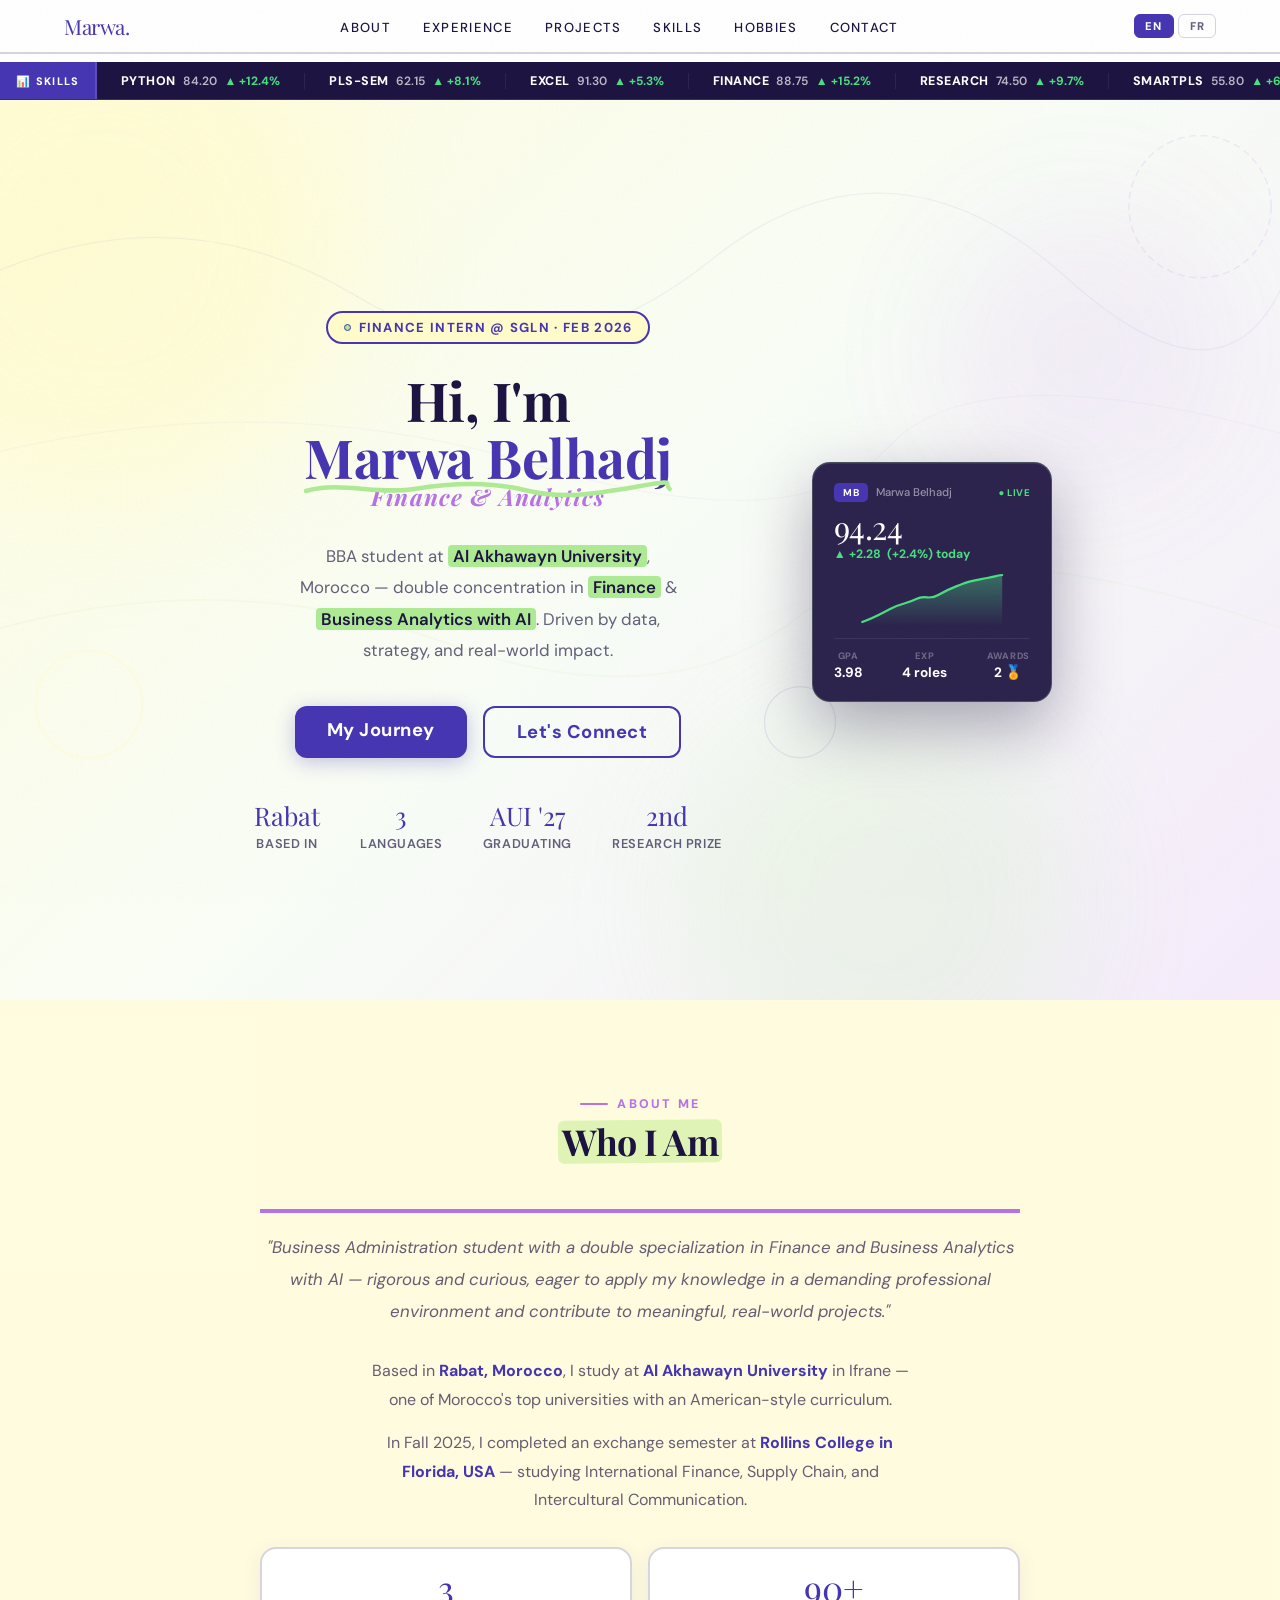
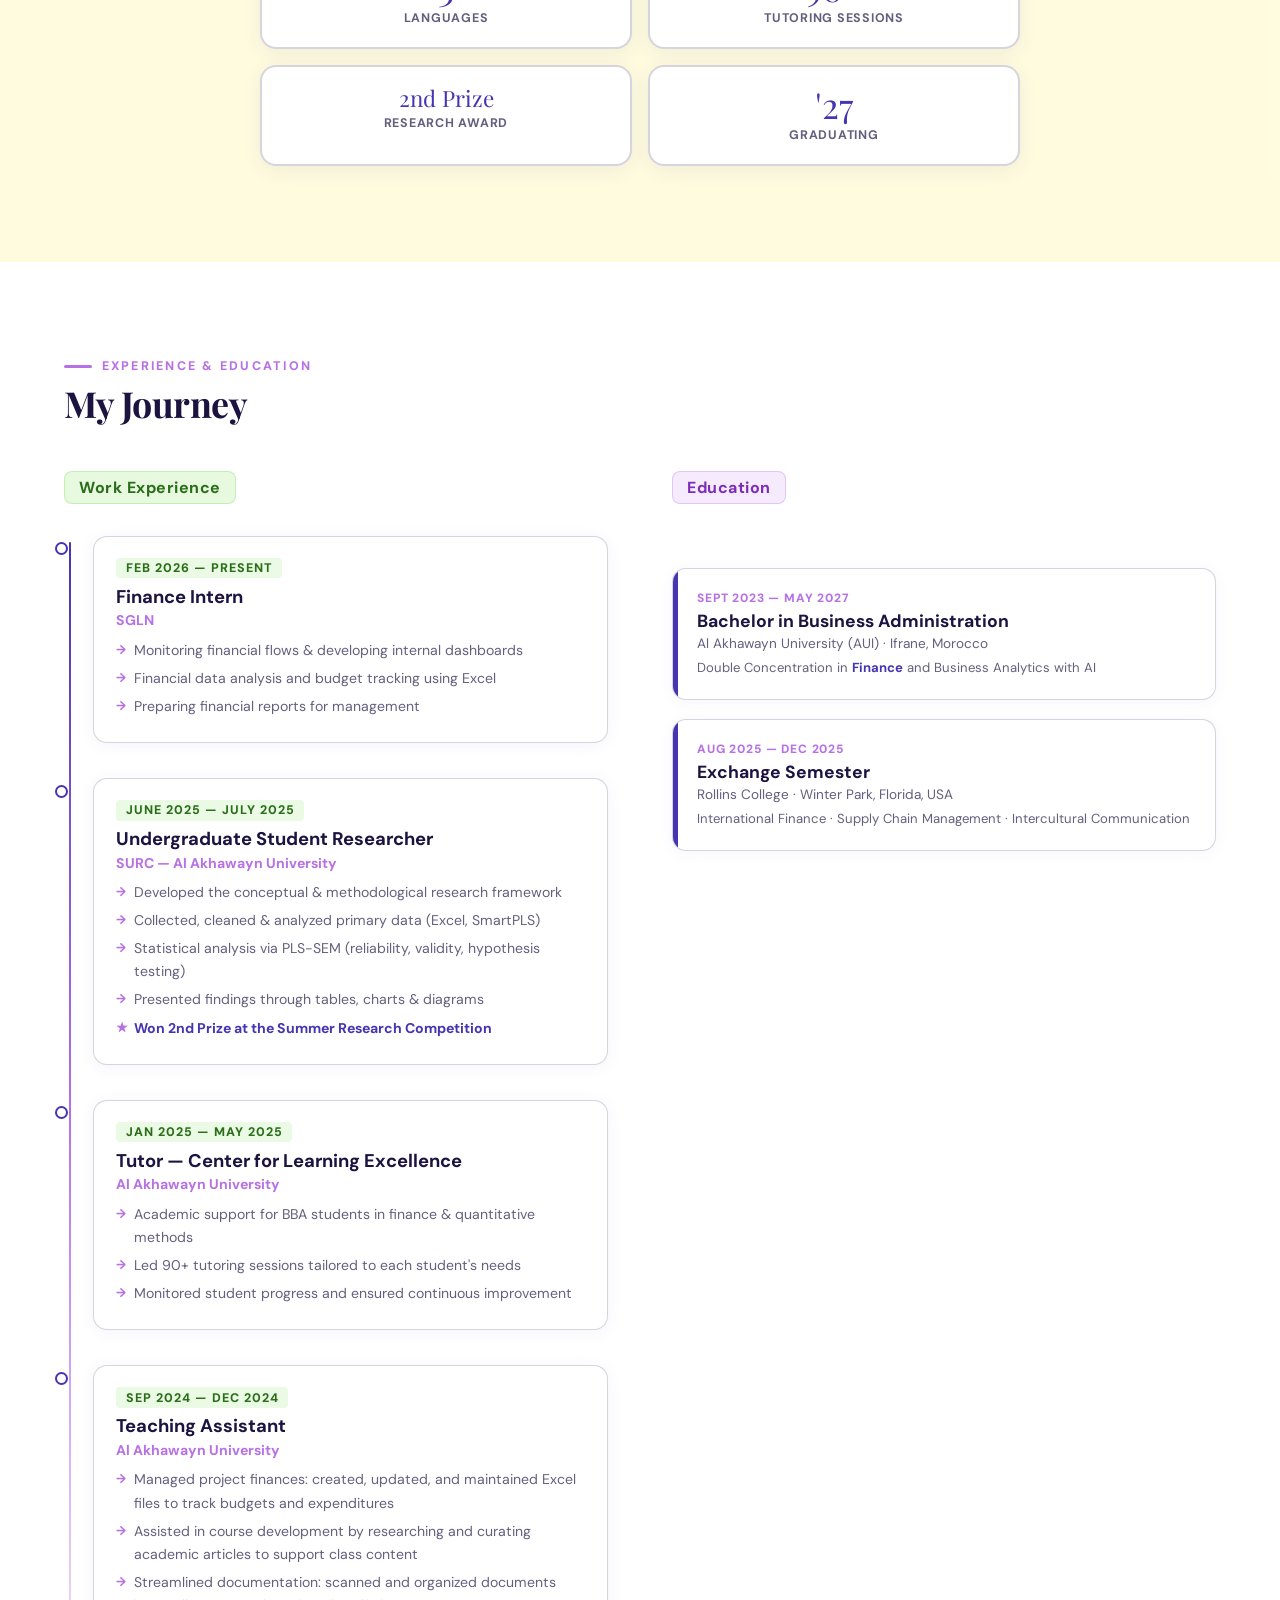
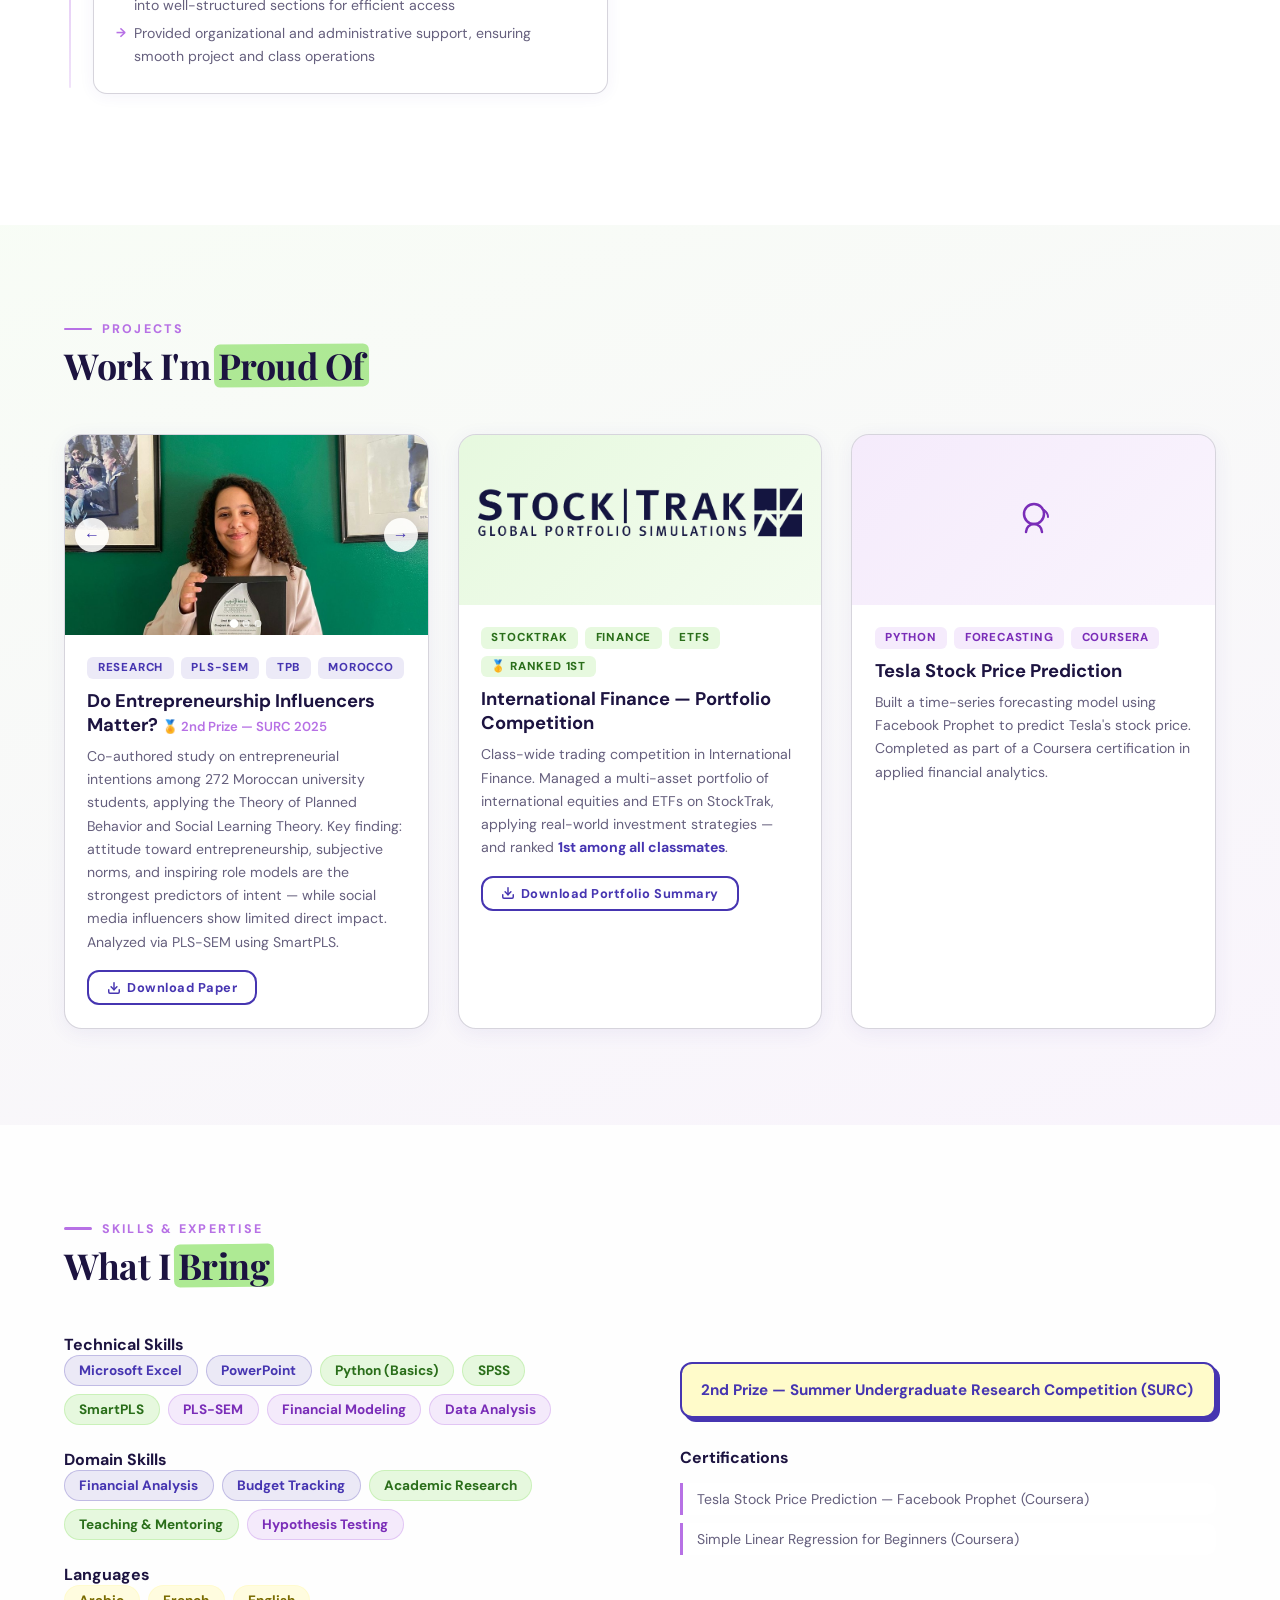
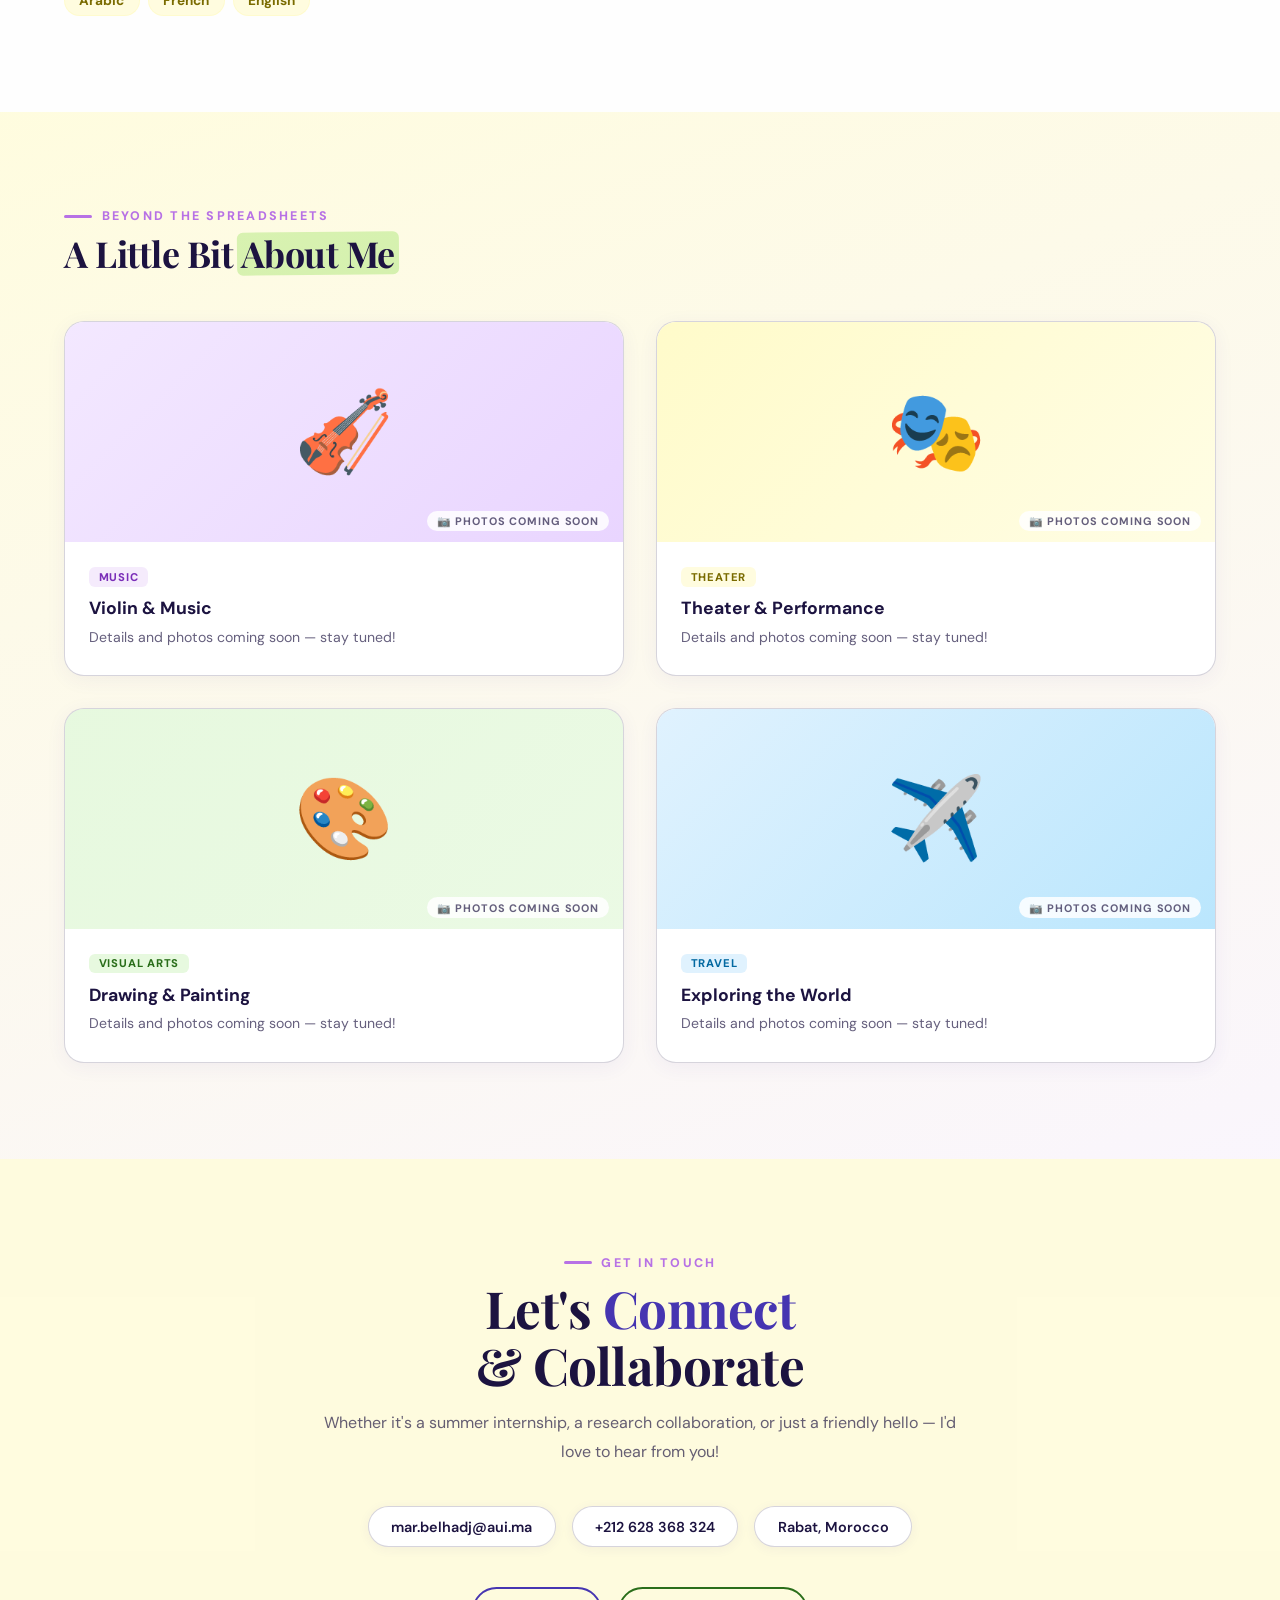
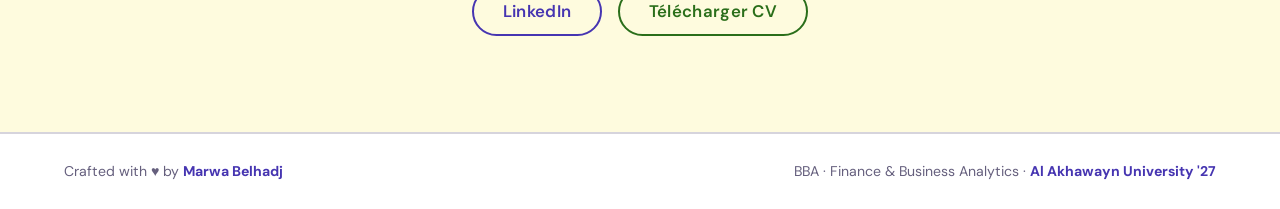
==== commit 8f6b7daa: "Add Traveling hobby card and switch hobbies grid to 2x2 layout Co-Authored-By: Claude Sonnet 4.6 <no" ====
--- a/index.html
+++ b/index.html
@@ -578,7 +578,7 @@
 #hobbies { background: linear-gradient(160deg, var(--cream-t) 0%, rgba(183,113,229,.06) 100%); }
 .hobbies-grid {
   display: grid;
-  grid-template-columns: repeat(3, 1fr);
+  grid-template-columns: repeat(2, 1fr);
   gap: 2rem;
   margin-top: 1rem;
 }
@@ -606,6 +606,7 @@
 .hc1 { background: linear-gradient(135deg, #f3e8ff 0%, #e9d5ff 100%); }
 .hc2 { background: linear-gradient(135deg, var(--cream) 0%, rgba(255,251,202,.5) 100%); }
 .hc3 { background: linear-gradient(135deg, var(--green-t) 0%, rgba(174,234,148,.25) 100%); }
+.hc4 { background: linear-gradient(135deg, #e0f2fe 0%, #bae6fd 100%); }
 .hobby-body { padding: 1.4rem 1.5rem 1.6rem; }
 .hobby-body h3 { font-family:'DM Sans',sans-serif; font-weight:700; font-size:1.1rem; color:var(--ink); margin-bottom:.4rem; }
 .hobby-body p { font-size:.88rem; line-height:1.7; color:var(--ink-soft); }
@@ -1028,6 +1029,19 @@
    <div class="hobby-body">
     <span class="hobby-tag" style="background:var(--green-t);color:#2a6e1a;">Visual Arts</span>
     <h3>Drawing & Painting</h3>
+    <p>Details and photos coming soon — stay tuned!</p>
+   </div>
+  </div>
+
+  <!-- TRAVELING -->
+  <div class="hobby-card reveal" style="transition-delay:.3s">
+   <div class="hobby-img-slot hc4">
+    ✈️
+    <span class="placeholder-label">📷 Photos coming soon</span>
+   </div>
+   <div class="hobby-body">
+    <span class="hobby-tag" style="background:#e0f2fe;color:#0369a1;">Travel</span>
+    <h3>Exploring the World</h3>
     <p>Details and photos coming soon — stay tuned!</p>
    </div>
   </div>
